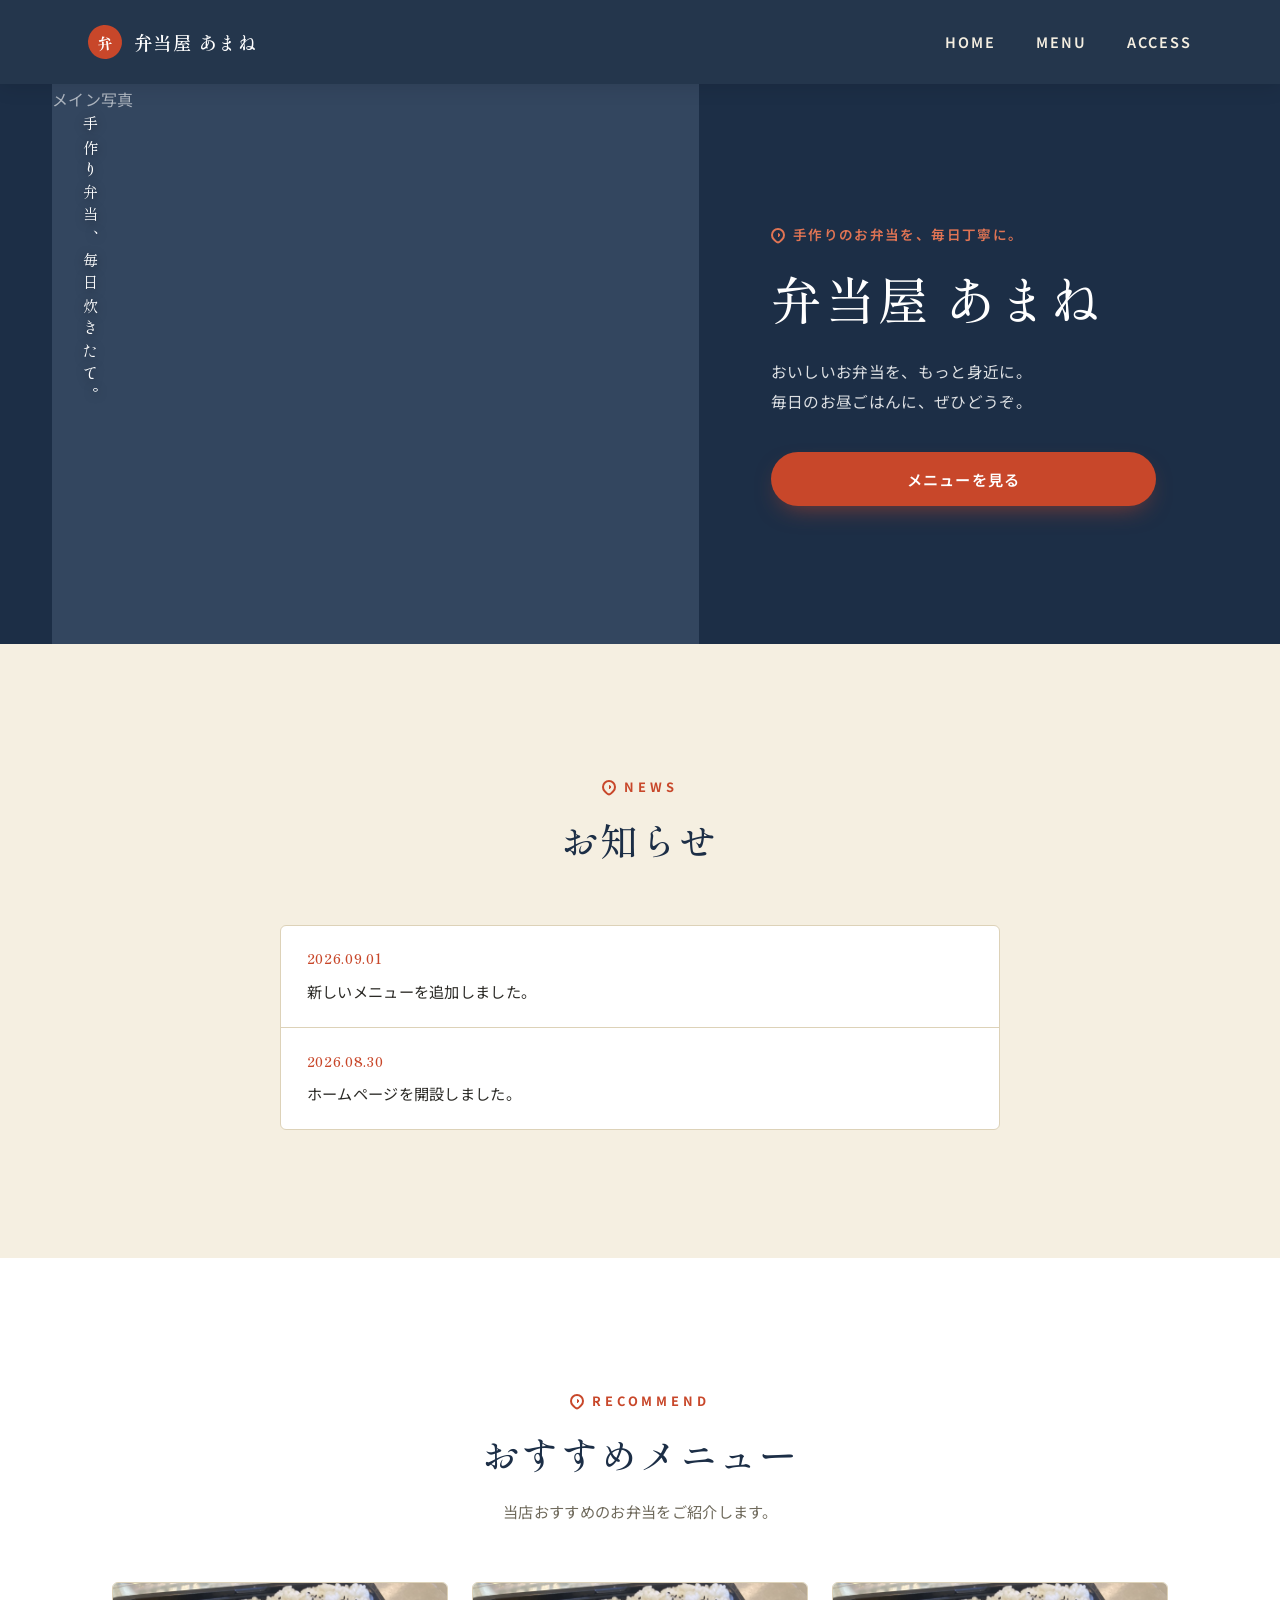
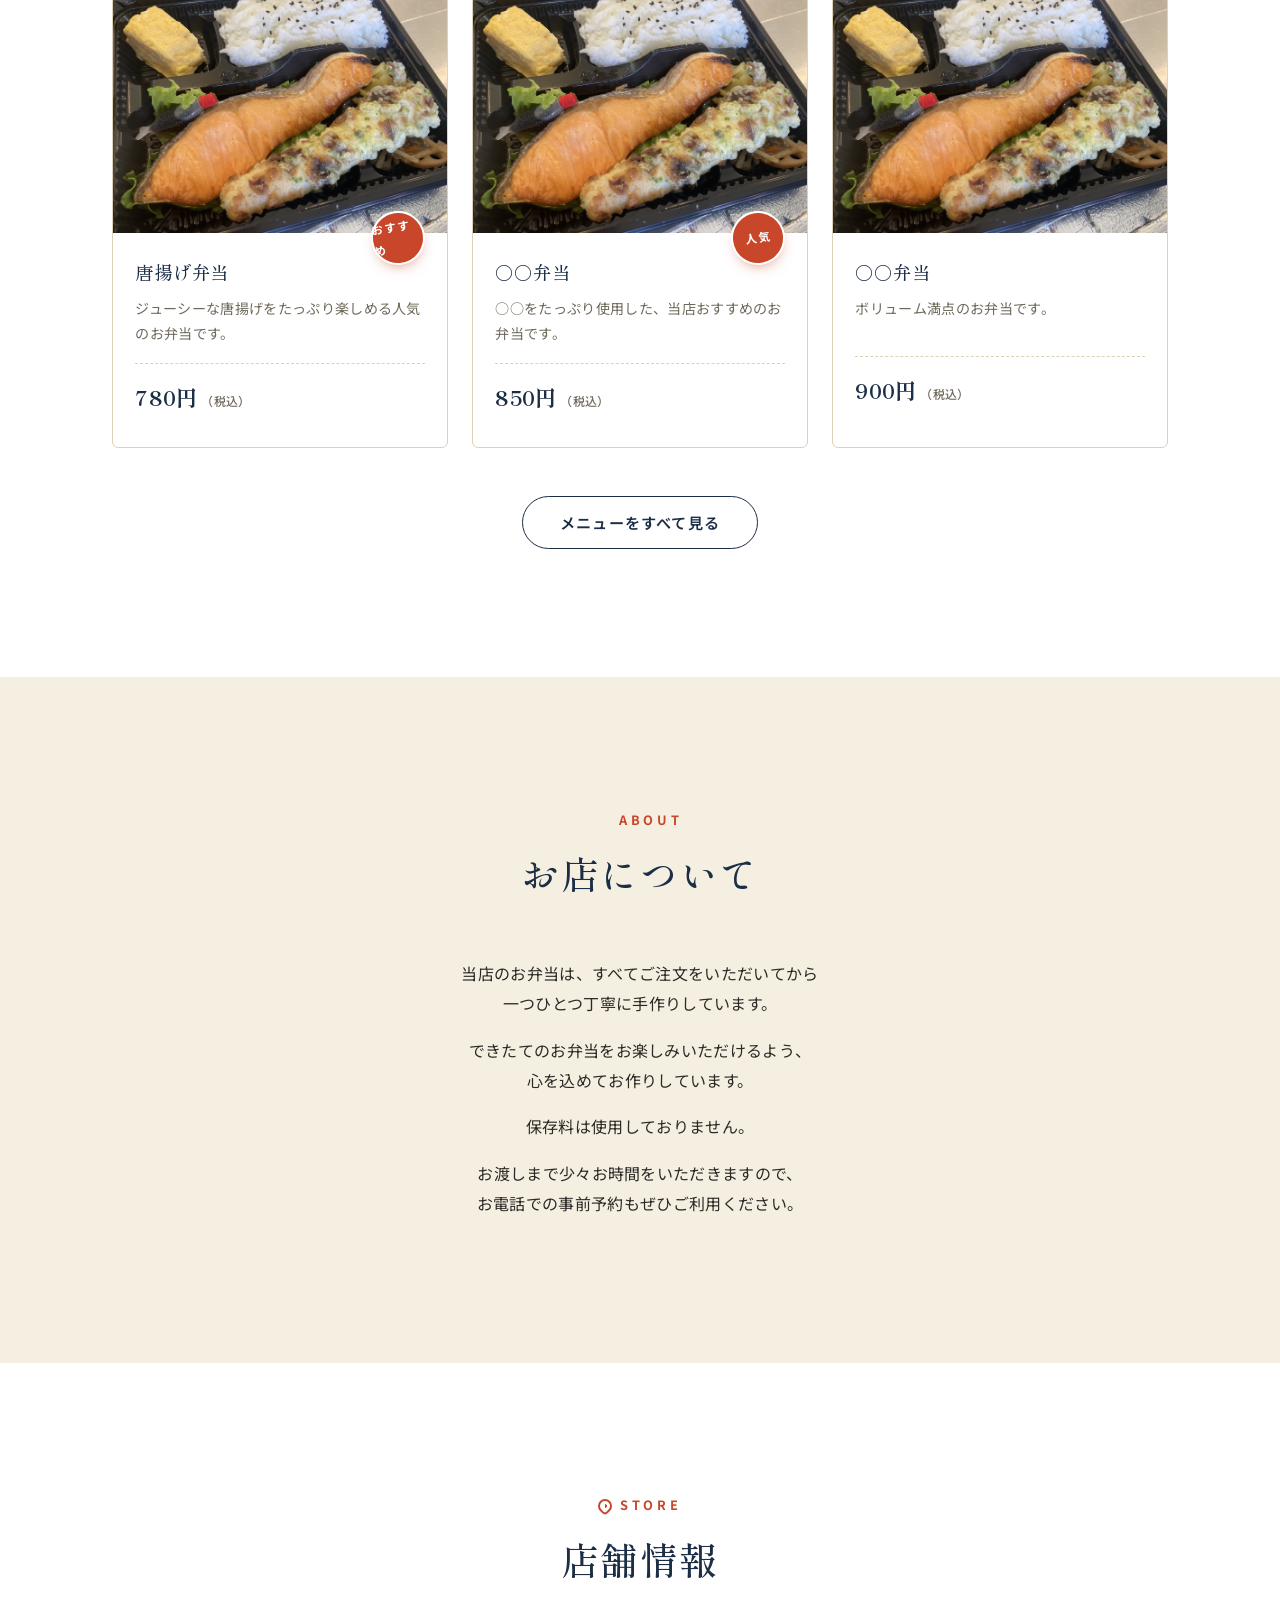
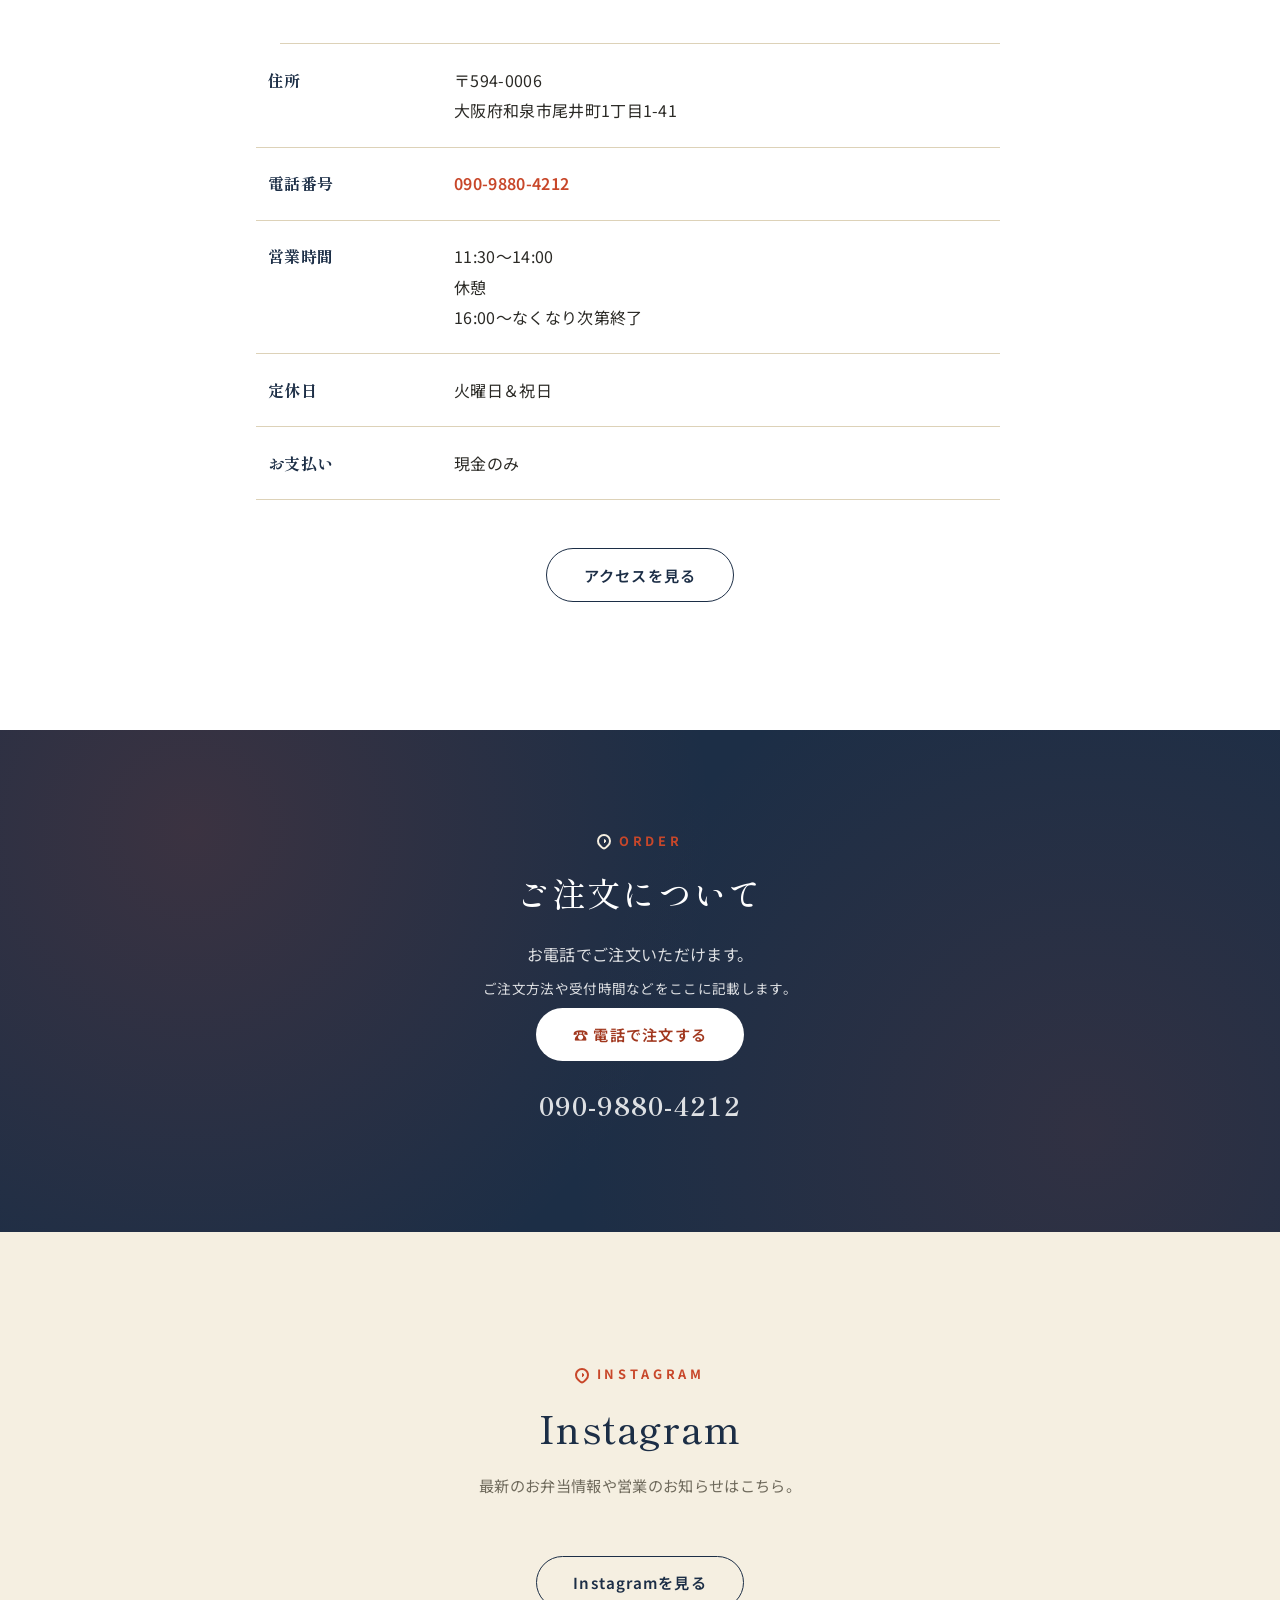
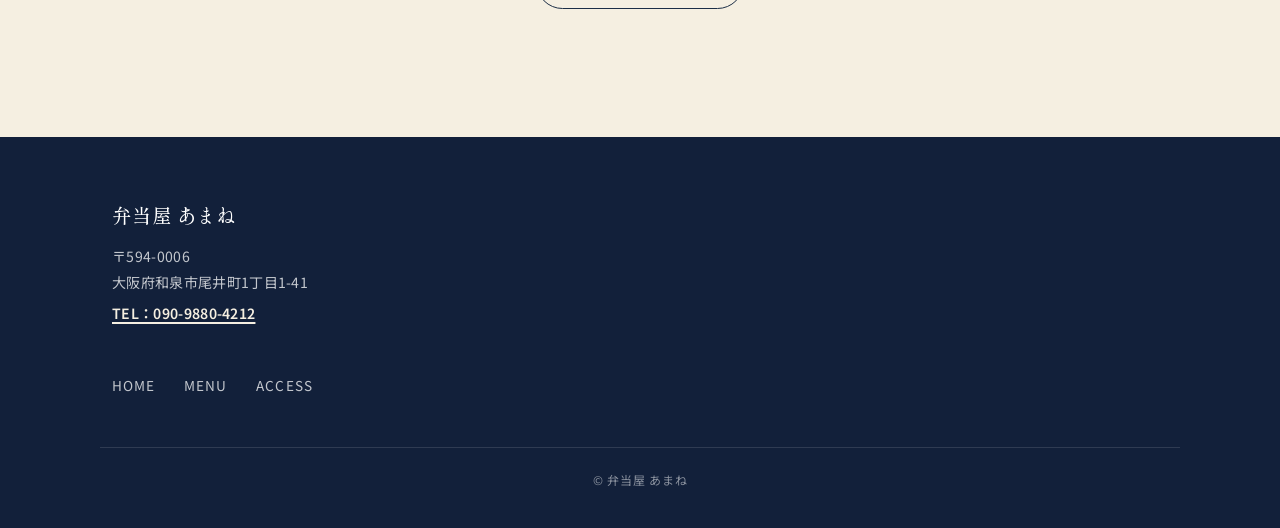
==== index.html @ 371b0901 "add access等の追加" ====
<!DOCTYPE html>
<html lang="ja">
<head>
    <meta charset="UTF-8">
    <meta name="viewport" content="width=device-width, initial-scale=1.0">

    <title>弁当屋 あまね</title>
    <meta name="description" content="弁当屋 あまねの公式ホームページです。手作りのお弁当を販売しています。">

    <!-- Google Fonts -->
    <link rel="preconnect" href="https://fonts.googleapis.com">
    <link rel="preconnect" href="https://fonts.gstatic.com" crossorigin>
    <link href="https://fonts.googleapis.com/css2?family=Shippori+Mincho:wght@500;600;700;800&family=Noto+Sans+JP:wght@400;500;600;700&display=swap" rel="stylesheet">

    <!-- Bootstrap 5 -->
    <link href="https://cdn.jsdelivr.net/npm/bootstrap@5.3.3/dist/css/bootstrap.min.css" rel="stylesheet">

    <!-- Custom CSS -->
    <link rel="stylesheet" href="css/style.css">
</head>

<body>

    <!-- =========================
         HEADER
    ========================== -->
    <header class="header">
        <div class="header-inner container-fluid">

            <a href="index.html" class="logo-area">
                <!-- ロゴ画像を入れる場合はここ -->
                <!-- <img src="images/logo.png" alt="弁当屋 あまね"> -->
                <span class="shop-mark">弁</span>
                <span class="shop-name">弁当屋 あまね</span>
            </a>

            <!-- PC用ナビゲーション -->
            <nav class="pc-nav">
                <a href="index.html">HOME</a>
                <a href="menu.html">MENU</a>
                <a href="access.html">ACCESS</a>
            </nav>

            <!-- ハンバーガーボタン（Bootstrap Collapse を使用） -->
            <button class="hamburger"
                    id="hamburger"
                    type="button"
                    data-bs-toggle="collapse"
                    data-bs-target="#mobileNav"
                    aria-controls="mobileNav"
                    aria-label="メニューを開く"
                    aria-expanded="false">
                <span></span>
                <span></span>
                <span></span>
            </button>

        </div>

        <!-- スマホ用メニュー（Bootstrap Collapse） -->
        <nav class="mobile-nav collapse" id="mobileNav">
            <a href="index.html">HOME</a>
            <a href="menu.html">MENU</a>
            <a href="access.html">ACCESS</a>
        </nav>
    </header>


    <main>

        <!-- =========================
             MAIN VISUAL
        ========================== -->
        <section class="hero">
            <div class="container-fluid hero-grid">

                <div class="hero-image">
                    <!-- あとでメイン写真を追加 -->
                    <!--
                    <img src="images/main.jpg" alt="弁当屋 あまねのお弁当">
                    -->
                    <div class="image-placeholder">
                        <span>メイン写真</span>
                    </div>

                    <!-- 縦書きの装飾テキスト -->
                    <p class="hero-vertical-text" aria-hidden="true">手作り弁当、毎日炊きたて。</p>
                </div>

                <div class="hero-content">

                    <p class="hero-subtitle">
                        <span class="knot-mark" aria-hidden="true"></span>
                        手作りのお弁当を、毎日丁寧に。
                    </p>

                    <h1>弁当屋 あまね</h1>

                    <p class="hero-text">
                        おいしいお弁当を、もっと身近に。<br>
                        毎日のお昼ごはんに、ぜひどうぞ。
                    </p>

                    <a href="menu.html" class="btn btn-primary">
                        メニューを見る
                    </a>

                </div>

            </div>
        </section>


        <!-- =========================
             NEWS
        ========================== -->
        <section class="section news-section">
            <div class="container">

                <div class="section-heading">
                    <span class="section-heading-en"><span class="knot-mark" aria-hidden="true"></span>NEWS</span>
                    <h2>お知らせ</h2>
                </div>

                <div class="news-list">

                    <!-- お知らせを追加するときはここを複製 -->
                    <article class="news-item">
                        <time datetime="2026-09-01">2026.09.01</time>
                        <p>新しいメニューを追加しました。</p>
                    </article>

                    <article class="news-item">
                        <time datetime="2026-08-30">2026.08.30</time>
                        <p>ホームページを開設しました。</p>
                    </article>

                </div>

            </div>
        </section>


        <!-- =========================
             RECOMMEND MENU
        ========================== -->
        <section class="section recommend-section">
            <div class="container">

                <div class="section-heading">
                    <span class="section-heading-en"><span class="knot-mark" aria-hidden="true"></span>RECOMMEND</span>
                    <h2>おすすめメニュー</h2>
                    <p>当店おすすめのお弁当をご紹介します。</p>
                </div>


                <div class="row product-grid g-4">

                    <!-- 商品カード 01 -->
                    <div class="col-12 col-md-6 col-lg-4">
                        <article class="product-card"
                                 data-image="images/menu/bento02.jpeg"
                                 data-name="唐揚げ弁当"
                                 data-price="780円（税込）"
                                 data-description="ジューシーな唐揚げをたっぷり楽しめる人気のお弁当です。">

                            <button class="product-image-button"
                                    type="button"
                                    data-bs-toggle="modal"
                                    data-bs-target="#imageModal">
                                <div class="product-image">
                                    <img src="images/menu/bento02.jpeg" alt="唐揚げ弁当">
                                </div>
                            </button>

                            <div class="product-info">
                                <span class="product-badge">おすすめ</span>
                                <h3>唐揚げ弁当</h3>
                                <p class="product-description">
                                    ジューシーな唐揚げをたっぷり楽しめる人気のお弁当です。
                                </p>
                                <p class="product-price">
                                    780円<span>（税込）</span>
                                </p>
                            </div>

                        </article>
                    </div>


                    <!-- 商品カード 02 -->
                    <div class="col-12 col-md-6 col-lg-4">
                        <article class="product-card"
                                 data-image="images/menu/bento02.jpeg"
                                 data-name="○○弁当"
                                 data-price="850円（税込）"
                                 data-description="○○をたっぷり使用した、当店おすすめのお弁当です。">

                            <button class="product-image-button"
                                    type="button"
                                    data-bs-toggle="modal"
                                    data-bs-target="#imageModal">
                                <div class="product-image">
                                    <img src="images/menu/bento02.jpeg" alt="○○弁当">
                                </div>
                            </button>

                            <div class="product-info">
                                <span class="product-badge">人気</span>
                                <h3>○○弁当</h3>
                                <p class="product-description">
                                    ○○をたっぷり使用した、当店おすすめのお弁当です。
                                </p>
                                <p class="product-price">
                                    850円<span>（税込）</span>
                                </p>
                            </div>

                        </article>
                    </div>


                    <!-- 商品カード 03 -->
                    <div class="col-12 col-md-6 col-lg-4">
                        <article class="product-card"
                                 data-image="images/menu/bento02.jpeg"
                                 data-name="○○弁当"
                                 data-price="900円（税込）"
                                 data-description="ボリューム満点のお弁当です。">

                            <button class="product-image-button"
                                    type="button"
                                    data-bs-toggle="modal"
                                    data-bs-target="#imageModal">
                                <div class="product-image">
                                    <img src="images/menu/bento02.jpeg" alt="○○弁当">
                                </div>
                            </button>

                            <div class="product-info">
                                <h3>○○弁当</h3>
                                <p class="product-description">
                                    ボリューム満点のお弁当です。
                                </p>
                                <p class="product-price">
                                    900円<span>（税込）</span>
                                </p>
                            </div>

                        </article>
                    </div>

                </div>


                <div class="section-button">
                    <a href="menu.html" class="btn btn-secondary">
                        メニューをすべて見る
                    </a>
                </div>

            </div>
        </section>


        <!-- =========================
             ABOUT
        ========================== -->
        <section class="section about-section">
            <div class="container">
                <div class="about-content">

                    <div class="section-heading">
                        <span class="section-heading-en"><span class="knot-mark knot-mark-light" aria-hidden="true"></span>ABOUT</span>
                        <h2>お店について</h2>
                    </div>

                    <div class="about-text text-center">
                        <p>
                            当店のお弁当は、すべてご注文をいただいてから<br>
                            一つひとつ丁寧に手作りしています。
                        </p>

                        <p>
                            できたてのお弁当をお楽しみいただけるよう、<br>
                            心を込めてお作りしています。
                        </p>

                        <p>
                            保存料は使用しておりません。
                        </p>

                        <p>
                            お渡しまで少々お時間をいただきますので、<br>
                            お電話での事前予約もぜひご利用ください。
                        </p>
                    </div>
                </div>
            </div>
        </section>


        <!-- =========================
             STORE INFORMATION
        ========================== -->
        <section class="section store-section">
            <div class="container">

                <div class="section-heading">
                    <span class="section-heading-en"><span class="knot-mark" aria-hidden="true"></span>STORE</span>
                    <h2>店舗情報</h2>
                </div>


                <div class="store-info">
                    <dl class="row">

                        <div class="store-info-row row">
                            <dt class="col-4 col-md-3">住所</dt>
                            <dd class="col-8 col-md-9">
                                〒594-0006<br>
                                大阪府和泉市尾井町1丁目1-41
                            </dd>
                        </div>

                        <div class="store-info-row row">
                            <dt class="col-4 col-md-3">電話番号</dt>
                            <dd class="col-8 col-md-9">
                                <a href="tel:09098804212">090-9880-4212</a>
                            </dd>
                        </div>

                        <div class="store-info-row row">
                            <dt class="col-4 col-md-3">営業時間</dt>
                            <dd class="col-8 col-md-9">11:30～14:00<br>休憩<br>16:00～なくなり次第終了</dd>
                        </div>

                        <div class="store-info-row row">
                            <dt class="col-4 col-md-3">定休日</dt>
                            <dd class="col-8 col-md-9">火曜日＆祝日</dd>
                        </div>

                        <div class="store-info-row row">
                            <dt class="col-4 col-md-3">お支払い</dt>
                            <dd class="col-8 col-md-9">現金のみ</dd>
                        </div>

                    </dl>
                </div>


                <div class="section-button">
                    <a href="access.html" class="btn btn-secondary">
                        アクセスを見る
                    </a>
                </div>

            </div>
        </section>


        <!-- =========================
             ORDER
        ========================== -->
        <section class="order-section">
            <div class="order-inner container">

                <span class="section-heading-en"><span class="knot-mark knot-mark-light" aria-hidden="true"></span>ORDER</span>

                <h2>ご注文について</h2>

                <p>お電話でご注文いただけます。</p>

                <p class="order-note">
                    ご注文方法や受付時間などをここに記載します。
                </p>

                <a href="tel:09098804212" class="btn btn-white">
                    ☎ 電話で注文する
                </a>

                <p class="order-tel">090-9880-4212</p>

            </div>
        </section>


        <!-- =========================
             INSTAGRAM
        ========================== -->
        <section class="section instagram-section">
            <div class="container">

                <div class="section-heading">
                    <span class="section-heading-en"><span class="knot-mark" aria-hidden="true"></span>INSTAGRAM</span>
                    <h2>Instagram</h2>
                    <p>最新のお弁当情報や営業のお知らせはこちら。</p>
                </div>

                <!-- URLはあとで変更 -->
                <a href="#"
                   class="btn btn-secondary"
                   target="_blank"
                   rel="noopener noreferrer">
                    Instagramを見る
                </a>

            </div>
        </section>


    </main>


    <!-- =========================
         FOOTER
    ========================== -->
    <footer class="footer">

        <div class="footer-inner container">

            <div class="footer-shop">
                <!-- ロゴを追加する場合 -->
                <!--
                <img src="images/logo.png" alt="弁当屋 あまね">
                -->
                <h2>弁当屋 あまね</h2>

                <p>
                    〒594-0006<br>
                    大阪府和泉市尾井町1丁目1-41
                </p>

                <p><a href="tel:09098804212">TEL：090-9880-4212</a></p>
            </div>


            <nav class="footer-nav">
                <a href="index.html">HOME</a>
                <a href="menu.html">MENU</a>
                <a href="access.html">ACCESS</a>
            </nav>

        </div>


        <div class="copyright">
            <p>&copy; 弁当屋 あまね</p>
        </div>

    </footer>


    <!-- =========================
         IMAGE MODAL（Bootstrap Modal）
    ========================== -->
    <div class="modal fade" id="imageModal" tabindex="-1" aria-labelledby="modalName" aria-hidden="true">
        <div class="modal-dialog modal-dialog-centered">
            <div class="modal-content">

                <button type="button" class="modal-close" data-bs-dismiss="modal" aria-label="閉じる">×</button>

                <img id="modalImage" src="" alt="">

                <div class="modal-info">
                    <h2 id="modalName"></h2>
                    <p class="modal-price" id="modalPrice"></p>
                    <p class="modal-description" id="modalDescription"></p>
                </div>

            </div>
        </div>
    </div>


    <!-- Bootstrap Bundle (Popper込み) -->
    <script src="https://cdn.jsdelivr.net/npm/bootstrap@5.3.3/dist/js/bootstrap.bundle.min.js"></script>

    <!-- JavaScript -->
    <script src="js/main.js"></script>

</body>
</html>
---- css/style.css ----
/* ==========================================================================
   お弁当屋 ○○ | style.css
   Bootstrap 5 をベースに、和のテイストを重ねたカスタムスタイル
   ========================================================================== */


/* =========================
   全体設定
========================== */

:root {

    /* ---- カラー ---- */
    /* ネイビー（藍色） */
    --color-navy: #1c2e46;
    --color-navy-dark: #12203a;
    --color-navy-light: #33465f;

    /* 白 */
    --color-white: #ffffff;

    /* 生成り */
    --color-cream: #f5efe1;
    --color-cream-dark: #ece2ca;

    /* アクセントカラー（柿色） */
    --color-accent: #c8472a;
    --color-accent-dark: #a1381f;
    --color-accent-light: #e07454;

    /* 文字色 */
    --color-text: #2b2a26;
    --color-text-light: #6f6a5c;
    --color-border: #ddd2b8;

    /* フォント */
    --font-display: "Shippori Mincho", "游明朝", "Yu Mincho", serif;
    --font-body: "Noto Sans JP", "Hiragino Sans", sans-serif;

    /* レイアウト */
    --header-height: 76px;
    --radius-soft: 6px;
}

* {
    box-sizing: border-box;
}

html {
    scroll-behavior: smooth;
    scroll-padding-top: var(--header-height);
}

body {
    font-family: var(--font-body);
    background-color: var(--color-cream);
    color: var(--color-text);
    line-height: 1.9;
    letter-spacing: 0.02em;
    -webkit-font-smoothing: antialiased;
    padding-top: var(--header-height);
}

h1, h2, h3 {
    font-family: var(--font-display);
    color: var(--color-navy);
    letter-spacing: 0.04em;
    line-height: 1.5;
    margin: 0;
}

a {
    text-decoration: none;
    color: inherit;
}

img {
    max-width: 100%;
    display: block;
}

.container {
    max-width: 1080px;
}


/* =========================
   ボタン
========================== */

.btn {
    display: inline-flex;
    align-items: center;
    justify-content: center;
    gap: 0.5em;
    padding: 0.95em 2.4em;
    border-radius: 999px;
    font-family: var(--font-body);
    font-weight: 600;
    font-size: 0.95rem;
    letter-spacing: 0.08em;
    border: 1px solid transparent;
    transition: transform 0.25s ease, box-shadow 0.25s ease, background-color 0.25s ease, color 0.25s ease;
}

.btn:hover {
    transform: translateY(-2px);
}

.btn-primary {
    background-color: var(--color-accent);
    color: var(--color-white);
    box-shadow: 0 10px 24px -10px rgba(200, 71, 42, 0.65);
}

.btn-primary:hover,
.btn-primary:focus {
    background-color: var(--color-accent-dark);
    color: var(--color-white);
}

.btn-secondary {
    background-color: transparent;
    color: var(--color-navy);
    border-color: var(--color-navy);
}

.btn-secondary:hover,
.btn-secondary:focus {
    background-color: var(--color-navy);
    color: var(--color-white);
}

.btn-white {
    background-color: var(--color-white);
    color: var(--color-accent-dark);
}

.btn-white:hover,
.btn-white:focus {
    background-color: var(--color-cream);
    color: var(--color-accent-dark);
}

.section-button {
    text-align: center;
    margin-top: 3rem;
}


/* =========================
   共通パーツ：見出し・結び目マーク
========================== */

.section {
    padding: 6rem 0;
}

.section-heading {
    text-align: center;
    margin-bottom: 3.5rem;
}

.section-heading-en {
    display: inline-flex;
    align-items: center;
    gap: 0.6em;
    font-family: var(--font-body);
    font-size: 0.8rem;
    font-weight: 700;
    letter-spacing: 0.3em;
    color: var(--color-accent);
}

.section-heading h2 {
    margin-top: 0.6rem;
    font-size: clamp(1.7rem, 1.4rem + 1.2vw, 2.4rem);
}

.section-heading > p {
    margin: 0.9rem 0 0;
    color: var(--color-text-light);
    font-size: 0.95rem;
}

/* 「結び目」モチーフ：風呂敷の結びをイメージした小さなアイコン */
.knot-mark {
    position: relative;
    width: 14px;
    height: 14px;
    flex-shrink: 0;
    border: 2px solid currentColor;
    border-radius: 50% 50% 50% 4px;
    transform: rotate(-45deg);
}

.knot-mark::after {
    content: "";
    position: absolute;
    inset: 3px;
    border: 2px solid currentColor;
    border-radius: 50%;
    border-top-color: transparent;
    border-left-color: transparent;
}

.knot-mark-light {
    color: var(--color-cream);
}


/* =========================
   ヘッダー
========================== */

.header {
    position: fixed;
    top: 0;
    left: 0;
    right: 0;
    z-index: 1030;
    height: var(--header-height);
    background-color: rgba(28, 46, 70, 0.96);
    backdrop-filter: blur(6px);
    box-shadow: 0 2px 20px rgba(0, 0, 0, 0.12);
}

.header-inner {
    height: var(--header-height);
    max-width: 1200px;
    margin: 0 auto;
    display: flex;
    align-items: center;
    justify-content: space-between;
    padding-left: 1.5rem;
    padding-right: 1.5rem;
}

.logo-area {
    display: flex;
    align-items: center;
    gap: 0.75rem;
    color: var(--color-white);
}

.shop-mark {
    display: inline-flex;
    align-items: center;
    justify-content: center;
    width: 34px;
    height: 34px;
    border-radius: 50%;
    background-color: var(--color-accent);
    color: var(--color-white);
    font-family: var(--font-display);
    font-weight: 700;
    font-size: 0.95rem;
    transform: rotate(-6deg);
}

.shop-name {
    font-family: var(--font-display);
    font-size: 1.15rem;
    font-weight: 600;
    letter-spacing: 0.08em;
}


/* =========================
   ナビゲーション（PC）
========================== */

.pc-nav {
    display: none;
    align-items: center;
    gap: 2.5rem;
}

.pc-nav a {
    position: relative;
    color: var(--color-cream);
    font-size: 0.9rem;
    font-weight: 600;
    letter-spacing: 0.14em;
    padding: 0.4rem 0;
}

.pc-nav a::after {
    content: "";
    position: absolute;
    left: 0;
    right: 0;
    bottom: 0;
    height: 2px;
    background-color: var(--color-accent);
    transform: scaleX(0);
    transform-origin: right;
    transition: transform 0.3s ease;
}

.pc-nav a:hover::after {
    transform: scaleX(1);
    transform-origin: left;
}


/* =========================
   ハンバーガーメニュー
========================== */

.hamburger {
    position: relative;
    width: 32px;
    height: 24px;
    border: none;
    background: transparent;
    padding: 0;
    cursor: pointer;
}

.hamburger span {
    position: absolute;
    left: 0;
    width: 100%;
    height: 2px;
    background-color: var(--color-white);
    border-radius: 2px;
    transition: transform 0.3s ease, opacity 0.3s ease, top 0.3s ease;
}

.hamburger span:nth-child(1) { top: 0; }
.hamburger span:nth-child(2) { top: 11px; }
.hamburger span:nth-child(3) { top: 22px; }

.hamburger[aria-expanded="true"] span:nth-child(1) {
    top: 11px;
    transform: rotate(45deg);
}

.hamburger[aria-expanded="true"] span:nth-child(2) {
    opacity: 0;
}

.hamburger[aria-expanded="true"] span:nth-child(3) {
    top: 11px;
    transform: rotate(-45deg);
}

.mobile-nav {
    background-color: var(--color-navy-dark);
    padding: 0.5rem 1.5rem 1.5rem;
    display: flex;
    flex-direction: column;
}

.mobile-nav a {
    color: var(--color-cream);
    padding: 0.9rem 0;
    border-bottom: 1px solid rgba(255, 255, 255, 0.1);
    font-size: 0.95rem;
    letter-spacing: 0.1em;
}

.mobile-nav a:last-child {
    border-bottom: none;
}


/* =========================
   メインビジュアル
========================== */

.hero {
    background-color: var(--color-navy);
    overflow: hidden;
}

.hero-grid {
    max-width: 1200px;
    margin: 0 auto;
    display: grid;
    grid-template-columns: 1fr;
}

.hero-image {
    position: relative;
    aspect-ratio: 4 / 3;
}

.hero-image .image-placeholder {
    height: 100%;
    background-color: var(--color-navy-light);
    color: rgba(255, 255, 255, 0.6);
}

/* 縦書きの装飾テキスト（メインビジュアルのアクセント） */
.hero-vertical-text {
    display: none;
    position: absolute;
    top: 2rem;
    left: 1.5rem;
    writing-mode: vertical-rl;
    font-family: var(--font-display);
    font-size: 0.95rem;
    letter-spacing: 0.5em;
    color: var(--color-white);
    text-shadow: 0 2px 10px rgba(0, 0, 0, 0.5);
    margin: 0;
}

.hero-content {
    padding: 3.5rem 1.5rem 4rem;
    color: var(--color-white);
}

.hero-subtitle {
    display: inline-flex;
    align-items: center;
    gap: 0.6em;
    color: var(--color-accent-light);
    font-size: 0.85rem;
    font-weight: 600;
    letter-spacing: 0.1em;
    margin-bottom: 0.75rem;
}

.hero-content h1 {
    color: var(--color-white);
    font-size: clamp(2.1rem, 1.7rem + 2vw, 3.2rem);
    margin-bottom: 1.3rem;
}

.hero-text {
    color: rgba(255, 255, 255, 0.85);
    margin-bottom: 2.2rem;
    font-size: 0.98rem;
}


/* =========================
   お知らせ
========================== */

.news-section {
    padding-top: 5rem;
    padding-bottom: 5rem;
}

.news-list {
    max-width: 720px;
    margin: 0 auto;
    background-color: var(--color-white);
    border: 1px solid var(--color-border);
    border-radius: var(--radius-soft);
    overflow: hidden;
}

.news-item {
    display: flex;
    flex-direction: column;
    gap: 0.3rem;
    padding: 1.3rem 1.6rem;
    border-bottom: 1px solid var(--color-border);
}

.news-item:last-child {
    border-bottom: none;
}

.news-item time {
    font-family: var(--font-display);
    font-size: 0.85rem;
    color: var(--color-accent);
    font-weight: 600;
    letter-spacing: 0.05em;
}

.news-item p {
    margin: 0;
    color: var(--color-text);
    font-size: 0.95rem;
}


/* =========================
   商品カード
========================== */

.recommend-section {
    background-color: var(--color-white);
}

.product-card {
    height: 100%;
    background-color: var(--color-white);
    border: 1px solid var(--color-border);
    border-radius: var(--radius-soft);
    overflow: hidden;
    transition: transform 0.3s ease, box-shadow 0.3s ease;
}

.product-card:hover {
    transform: translateY(-6px);
    box-shadow: 0 20px 30px -18px rgba(28, 46, 70, 0.35);
}

.product-image-button {
    display: block;
    width: 100%;
    padding: 0;
    border: none;
    background: transparent;
    cursor: pointer;
}

.product-image {
    aspect-ratio: 4 / 3;
}

.product-image .image-placeholder {
    height: 100%;
    background-color: var(--color-cream-dark);
    color: var(--color-text-light);
}

.product-info {
    position: relative;
    padding: 1.6rem 1.4rem 1.8rem;
}

/* 「はんこ」風のおすすめタグ */
.product-badge {
    position: absolute;
    top: -22px;
    right: 1.4rem;
    display: inline-flex;
    align-items: center;
    justify-content: center;
    width: 54px;
    height: 54px;
    border-radius: 50%;
    background-color: var(--color-accent);
    color: var(--color-white);
    font-size: 0.72rem;
    font-weight: 700;
    letter-spacing: 0.1em;
    border: 2px solid var(--color-white);
    box-shadow: 0 6px 14px -6px rgba(200, 71, 42, 0.6);
    transform: rotate(-8deg);
}

.product-info h3 {
    font-size: 1.15rem;
    margin-bottom: 0.6rem;
}

.product-description {
    color: var(--color-text-light);
    font-size: 0.88rem;
    line-height: 1.75;
    margin-bottom: 1.1rem;
    min-height: 3em;
}

.product-price {
    margin: 0;
    padding-top: 0.9rem;
    border-top: 1px dashed var(--color-border);
    font-family: var(--font-display);
    font-size: 1.3rem;
    font-weight: 700;
    color: var(--color-navy);
}

.product-price span {
    font-family: var(--font-body);
    font-size: 0.75rem;
    font-weight: 500;
    color: var(--color-text-light);
    margin-left: 0.3em;
}


/* =========================
   ページタイトル
   （menu.html / access.html など下層ページの見出し用）
========================== */

.page-title {
    background-color: var(--color-navy);
    background-image:
        radial-gradient(circle at 12% 25%, rgba(200, 71, 42, 0.16), transparent 45%),
        radial-gradient(circle at 88% 75%, rgba(200, 71, 42, 0.12), transparent 45%);
    color: var(--color-white);
    text-align: center;
    padding: 4.5rem 1.5rem 3.5rem;
}

.page-title .section-heading-en {
    justify-content: center;
    color: var(--color-accent-light);
}

.page-title h1 {
    color: var(--color-white);
    margin-top: 0.6rem;
    font-size: clamp(1.9rem, 1.5rem + 1.6vw, 2.6rem);
}

.page-title p {
    margin: 1rem 0 0;
    color: rgba(255, 255, 255, 0.75);
    font-size: 0.92rem;
}


/* =========================
   メニュータブ
   （menu.html でカテゴリーへのスクロール誘導に使用）
========================== */

.menu-tabs-wrap {
    position: sticky;
    top: var(--header-height);
    z-index: 10;
    background-color: rgba(245, 239, 225, 0.94);
    backdrop-filter: blur(6px);
    border-bottom: 1px solid var(--color-border);
}

.menu-tabs {
    display: flex;
    justify-content: center;
    gap: 0.6rem;
    padding: 1.1rem 1rem;
    max-width: 1080px;
    margin: 0 auto;
    overflow-x: auto;
}

.menu-tab {
    display: inline-flex;
    align-items: center;
    white-space: nowrap;
    padding: 0.6em 1.6em;
    border-radius: 999px;
    border: 1px solid var(--color-border);
    background-color: var(--color-white);
    color: var(--color-text-light);
    font-size: 0.85rem;
    font-weight: 600;
    letter-spacing: 0.05em;
    cursor: pointer;
    transition: background-color 0.25s ease, color 0.25s ease, border-color 0.25s ease;
}

.menu-tab.is-active,
.menu-tab:hover {
    background-color: var(--color-navy);
    border-color: var(--color-navy);
    color: var(--color-white);
}


/* =========================
   カテゴリー別セクション（menu.html）
========================== */

.menu-category-section {
    scroll-margin-top: calc(var(--header-height) + 70px);
    padding: 4.5rem 0;
    border-bottom: 1px solid var(--color-border);
}

.menu-category-section:last-of-type {
    border-bottom: none;
}

.menu-category-heading {
    display: flex;
    align-items: baseline;
    gap: 1rem;
    margin-bottom: 2.5rem;
}

.menu-category-heading h2 {
    font-size: clamp(1.4rem, 1.2rem + 0.8vw, 1.8rem);
}

.menu-category-heading .menu-category-count {
    font-family: var(--font-body);
    font-size: 0.8rem;
    color: var(--color-text-light);
    letter-spacing: 0.05em;
}


/* =========================
   画像モーダル
========================== */

.modal-content {
    border: none;
    border-radius: var(--radius-soft);
    overflow: hidden;
    background-color: var(--color-white);
}

.modal-content img {
    width: 100%;
    aspect-ratio: 4 / 3;
    object-fit: cover;
    background-color: var(--color-cream-dark);
}

.modal-close {
    position: absolute;
    top: 0.9rem;
    right: 0.9rem;
    z-index: 5;
    width: 36px;
    height: 36px;
    border-radius: 50%;
    border: none;
    background-color: rgba(28, 46, 70, 0.75);
    color: var(--color-white);
    font-size: 1.3rem;
    line-height: 1;
    cursor: pointer;
}

.modal-info {
    padding: 1.8rem 1.8rem 2.1rem;
}

.modal-info h2 {
    font-size: 1.3rem;
    margin-bottom: 0.5rem;
}

.modal-price {
    color: var(--color-accent);
    font-weight: 700;
    margin-bottom: 0.9rem;
}

.modal-description {
    color: var(--color-text-light);
    font-size: 0.92rem;
    margin: 0;
}


/* =========================
   店舗情報
========================== */

.store-section {
    background-color: var(--color-white);
}

.store-info {
    max-width: 720px;
    margin: 0 auto;
    border-top: 1px solid var(--color-border);
}

.store-info-row {
    padding: 1.3rem 0;
    border-bottom: 1px solid var(--color-border);
}

.store-info-row dt {
    font-family: var(--font-display);
    font-weight: 700;
    color: var(--color-navy);
}

.store-info-row dd {
    margin: 0;
    color: var(--color-text);
}

.store-info-row a {
    color: var(--color-accent);
    font-weight: 600;
}

.access-section,
.access-detail-section {
    background-color: var(--color-cream);
}

.info-card {
    height: 100%;
    background-color: var(--color-white);
    border: 1px solid var(--color-border);
    border-radius: var(--radius-soft);
    padding: 2rem 1.5rem;
    box-shadow: 0 10px 25px -22px rgba(28, 46, 70, 0.4);
}

.info-card-header {
    margin-bottom: 1.5rem;
}

.info-card-header .section-heading-en {
    justify-content: flex-start;
    margin-bottom: 0.4rem;
}

.info-card-header h2 {
    font-size: clamp(1.5rem, 1.3rem + 0.7vw, 2rem);
}

.map-box {
    overflow: hidden;
    border-radius: var(--radius-soft);
    border: 1px solid var(--color-border);
    background-color: var(--color-cream-dark);
}

.map-box iframe {
    width: 100%;
    min-height: 320px;
    border: 0;
    display: block;
}

.detail-list {
    margin: 0;
    border-top: 1px solid var(--color-border);
}

.detail-row {
    display: grid;
    grid-template-columns: 1fr;
    gap: 0.5rem;
    padding: 1.3rem 0;
    border-bottom: 1px solid var(--color-border);
}

.detail-row dt {
    font-family: var(--font-display);
    font-weight: 700;
    color: var(--color-navy);
}

.detail-row dd {
    margin: 0;
    color: var(--color-text);
}

.simple-list {
    margin: 0;
    padding-left: 1.2rem;
    color: var(--color-text);
    line-height: 2;
}

.simple-list li::marker {
    color: var(--color-accent);
}


/* =========================
   ORDER
========================== */

.order-section {
    background-color: var(--color-navy);
    background-image:
        radial-gradient(circle at 15% 20%, rgba(200, 71, 42, 0.18), transparent 45%),
        radial-gradient(circle at 85% 80%, rgba(200, 71, 42, 0.12), transparent 45%);
    color: var(--color-white);
    text-align: center;
    padding: 6rem 1.5rem;
}

.order-inner {
    max-width: 560px;
}

.order-inner h2 {
    color: var(--color-white);
    margin: 0.7rem 0 1.3rem;
    font-size: clamp(1.6rem, 1.3rem + 1vw, 2.1rem);
}

.order-inner > p {
    color: rgba(255, 255, 255, 0.85);
    margin: 0 0 0.4rem;
}

.order-note {
    font-size: 0.85rem;
    color: rgba(255, 255, 255, 0.6);
    margin-bottom: 2.2rem;
}

.order-inner .btn-white {
    margin-bottom: 1.2rem;
}

.order-tel {
    font-family: var(--font-display);
    font-size: 1.6rem;
    font-weight: 700;
    letter-spacing: 0.05em;
    margin: 0;
}


/* =========================
   Instagram
========================== */

.instagram-section {
    text-align: center;
}


/* =========================
   フッター
========================== */

.footer {
    background-color: var(--color-navy-dark);
    color: rgba(255, 255, 255, 0.75);
    padding: 4rem 0 0;
}

.footer-inner {
    display: flex;
    flex-direction: column;
    gap: 2.5rem;
    padding-bottom: 3rem;
    border-bottom: 1px solid rgba(255, 255, 255, 0.12);
}

.footer-shop h2 {
    color: var(--color-white);
    font-size: 1.2rem;
    margin-bottom: 0.9rem;
}

.footer-shop p {
    margin: 0 0 0.4rem;
    font-size: 0.88rem;
    line-height: 1.8;
}

.footer-nav {
    display: flex;
    gap: 1.8rem;
}

.footer-nav a {
    font-size: 0.85rem;
    letter-spacing: 0.08em;
}

.footer-nav a:hover {
    color: var(--color-accent-light);
}

.copyright {
    text-align: center;
    padding: 1.3rem 0;
    font-size: 0.75rem;
    letter-spacing: 0.06em;
    color: rgba(255, 255, 255, 0.5);
}

.footer-shop a {
    display: inline-block;
    color: var(--color-cream);
    font-weight: 600;
    text-decoration: underline;
    text-underline-offset: 0.2em;
    text-decoration-thickness: 1.5px;
    transition: color 0.2s ease, opacity 0.2s ease;
}

.footer-shop a:hover,
.footer-shop a:focus-visible {
    color: var(--color-white);
    opacity: 1;
}


/* =========================
   スマホ用レスポンシブ
========================== */

@media (min-width: 768px) {

    .section {
        padding: 8rem 0;
    }

    .hero-vertical-text {
        display: block;
    }
}

@media (min-width: 992px) {

    :root {
        --header-height: 84px;
    }

    .header-inner {
        padding-left: 3rem;
        padding-right: 3rem;
    }

    .pc-nav {
        display: flex;
    }

    .hamburger {
        display: none;
    }

    .hero-grid {
        grid-template-columns: 1.1fr 0.9fr;
        align-items: stretch;
    }

    .hero-image {
        aspect-ratio: auto;
        height: 100%;
        min-height: 560px;
    }

    .hero-content {
        display: flex;
        flex-direction: column;
        justify-content: center;
        padding: 3rem 4.5rem;
    }
}

@media (max-width: 991.98px) {

    .mobile-nav {
        position: fixed;
        top: var(--header-height);
        left: 0;
        right: 0;
        max-height: calc(100vh - var(--header-height));
        overflow-y: auto;
        z-index: 1020;
    }
}

@media (max-width: 767.98px) {
    .about-text {
        font-size: clamp(1.02rem, 0.95rem + 0.9vw, 1.12rem);
        line-height: 1.9;
        letter-spacing: 0.02em;
    }

    .about-text p {
        margin-bottom: 1.1rem;
    }
}

/* 電話番号目立つように */
@media (max-width: 767.98px) {
    .footer-shop a {
        font-size: 1rem;
        padding: 0.1rem 0;
    }
}
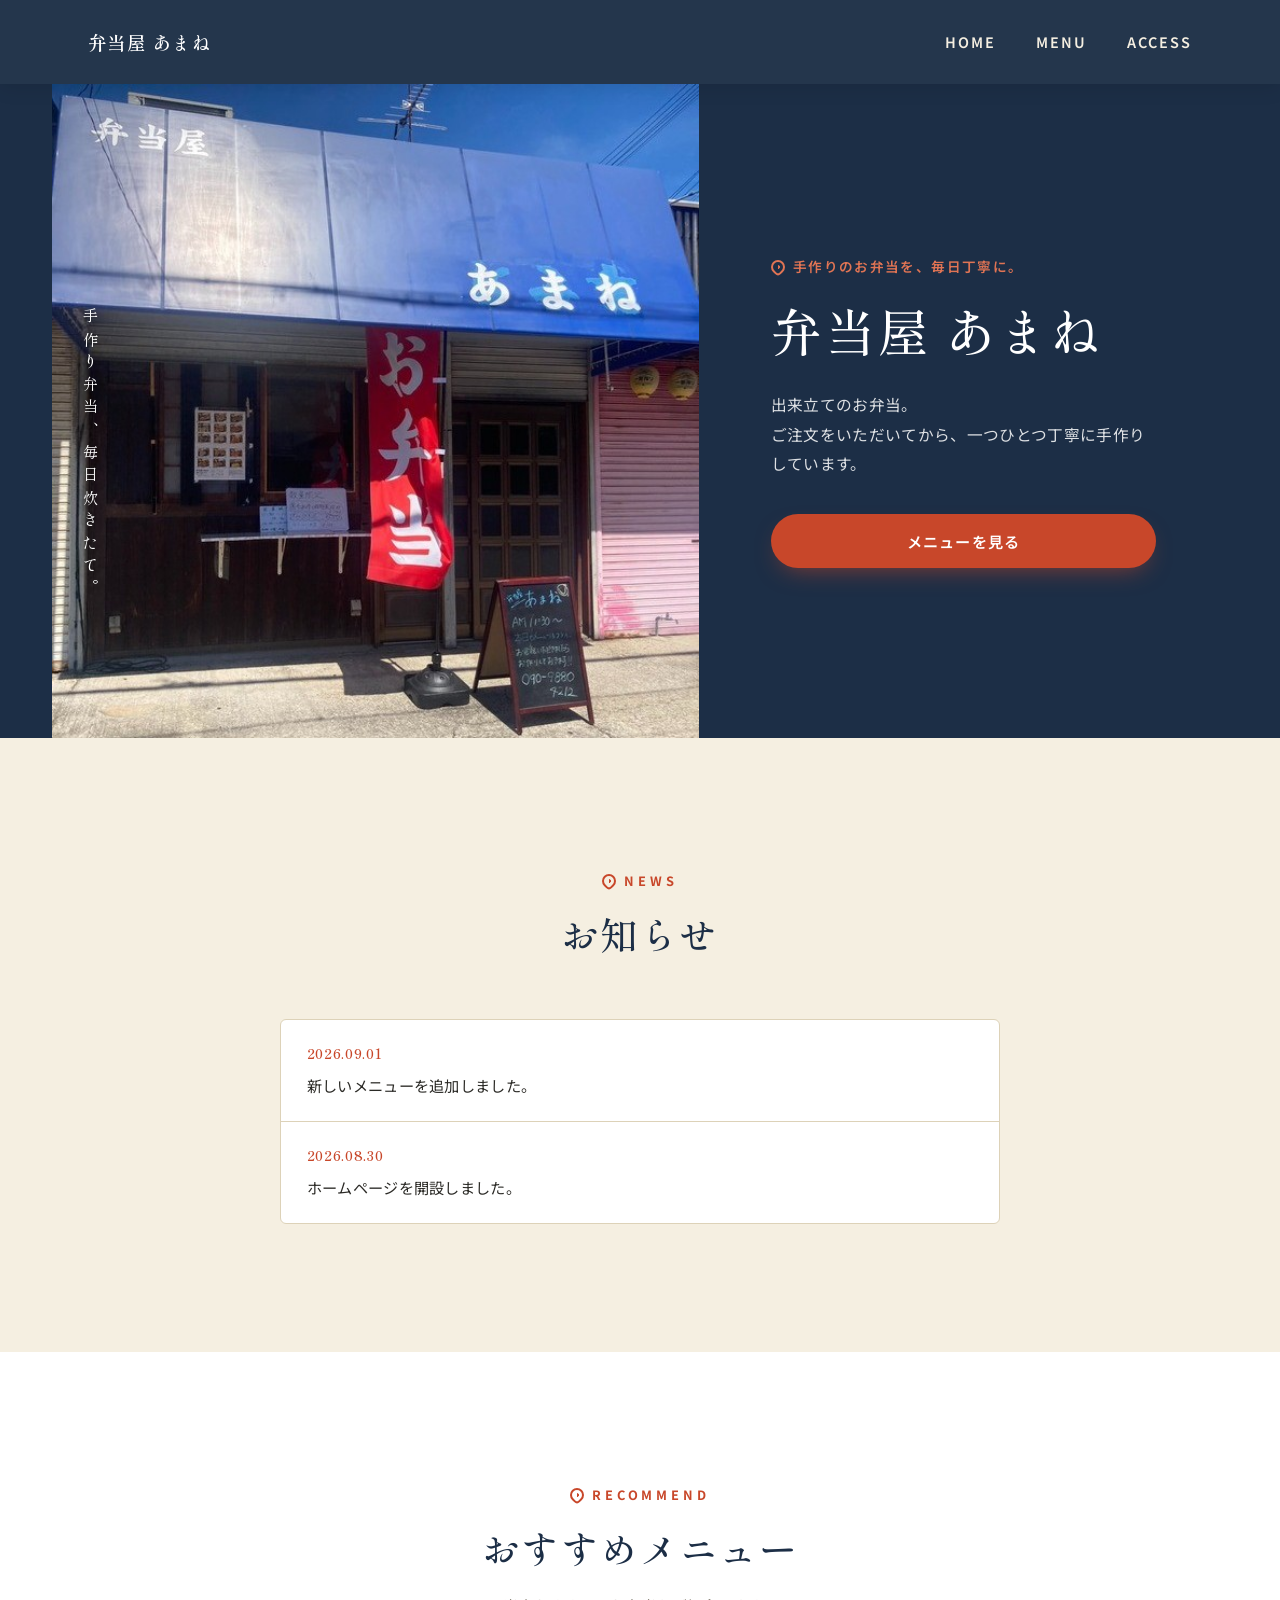
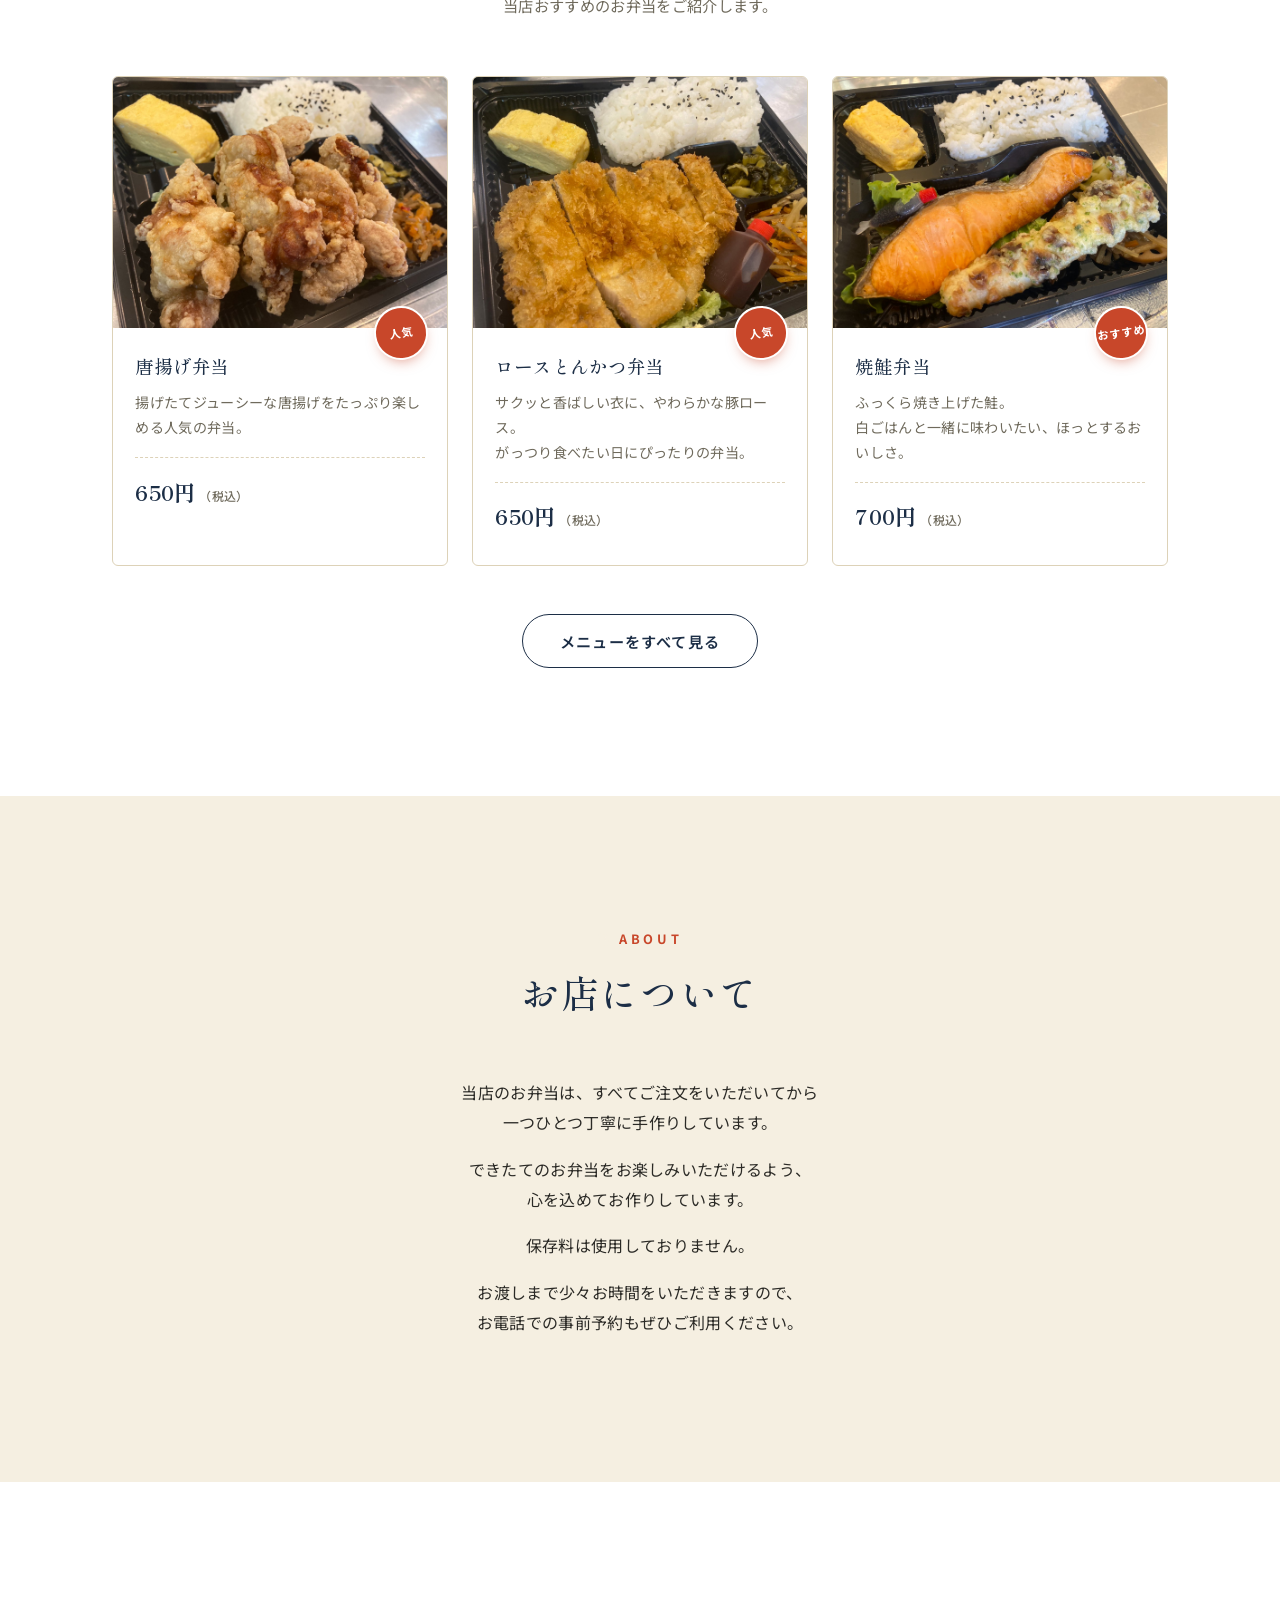
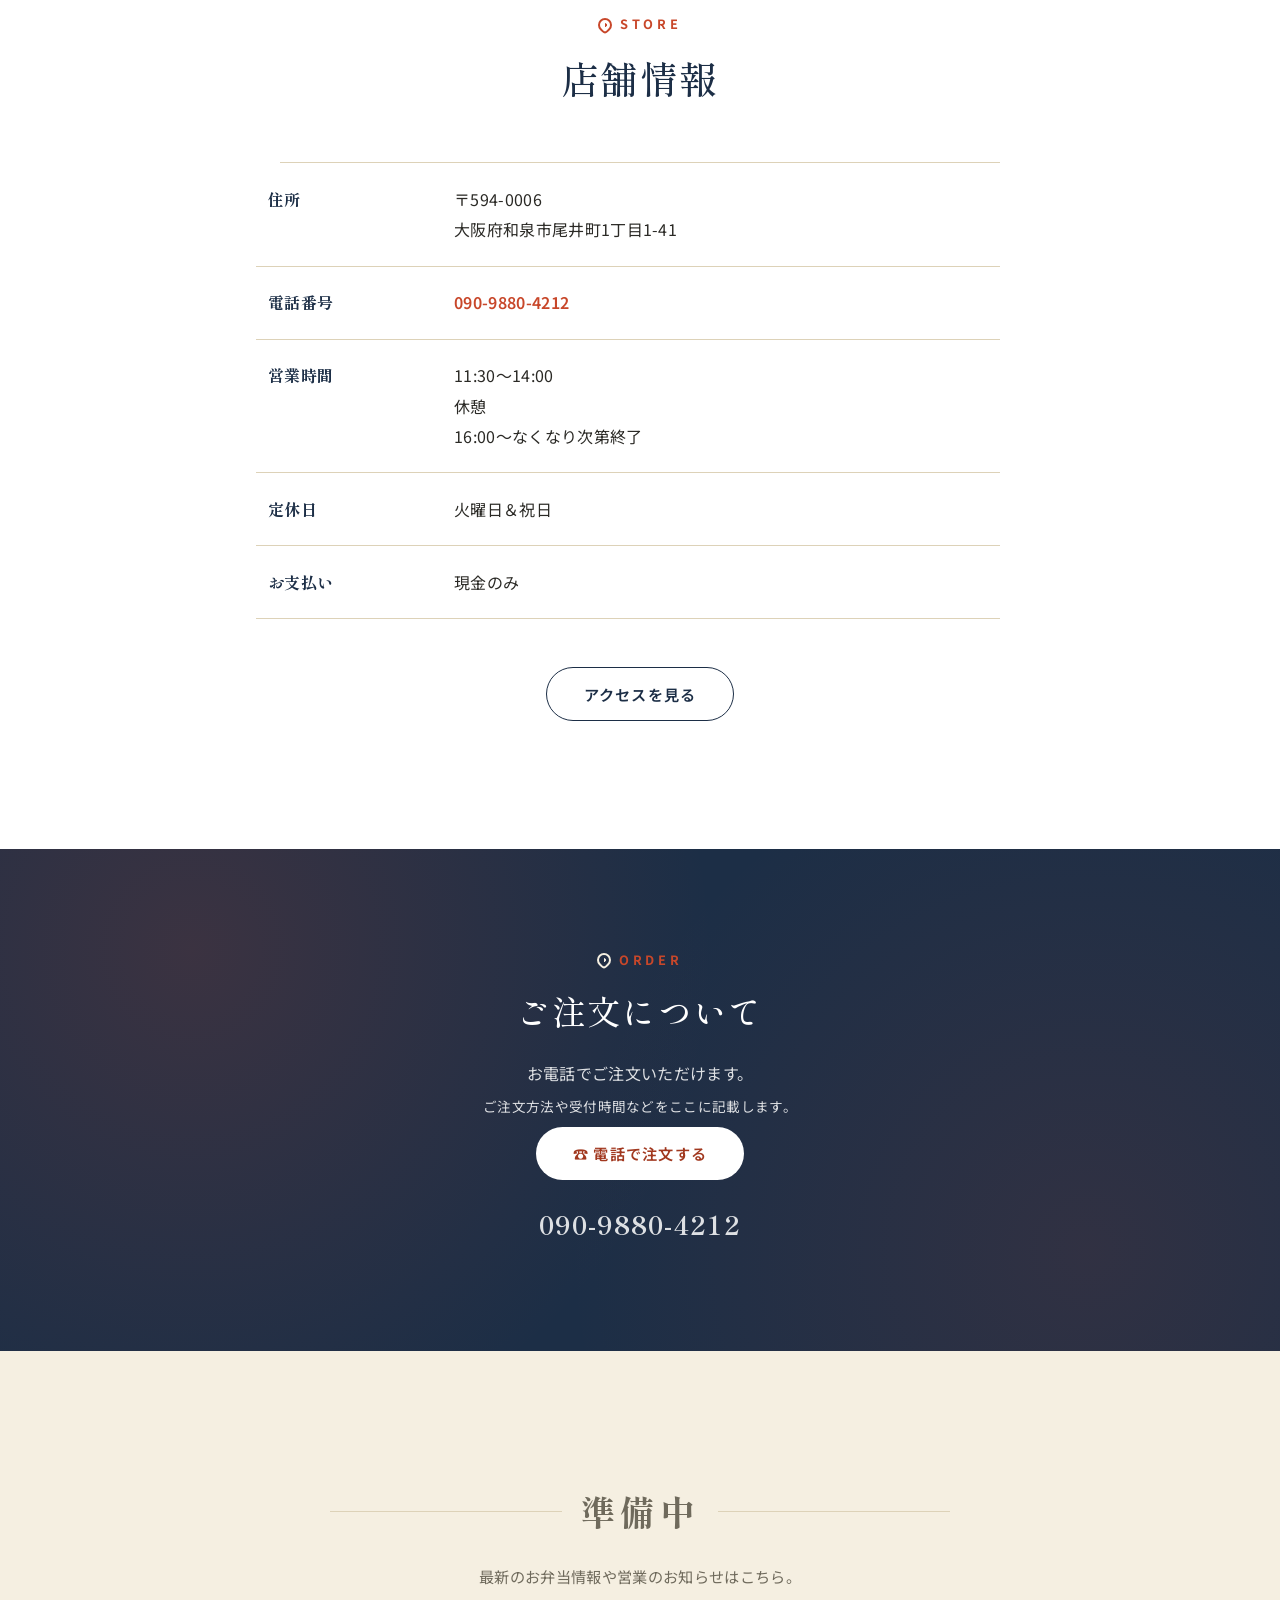
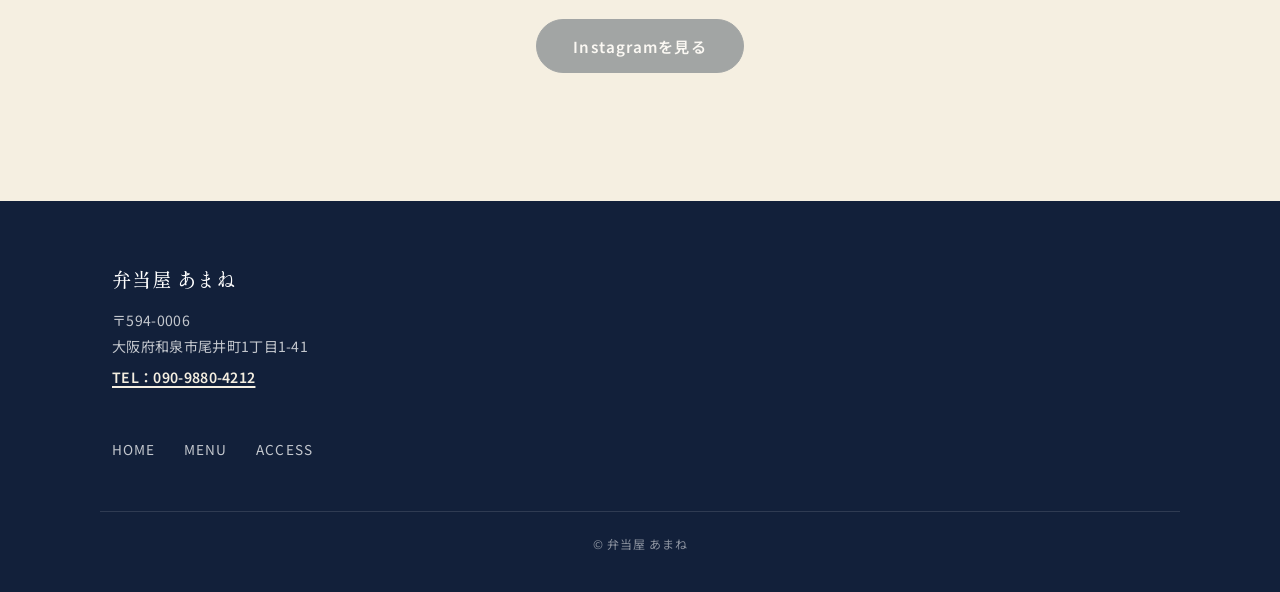
==== commit 7ce63f77: "add メニュー写真" ====
--- a/index.html
+++ b/index.html
@@ -30,7 +30,7 @@
             <a href="index.html" class="logo-area">
                 <!-- ロゴ画像を入れる場合はここ -->
                 <!-- <img src="images/logo.png" alt="弁当屋 あまね"> -->
-                <span class="shop-mark">弁</span>
+                <!-- <span class="shop-mark">弁</span> -->
                 <span class="shop-name">弁当屋 あまね</span>
             </a>
 
@@ -75,12 +75,8 @@
             <div class="container-fluid hero-grid">
 
                 <div class="hero-image">
-                    <!-- あとでメイン写真を追加 -->
-                    <!--
-                    <img src="images/main.jpg" alt="弁当屋 あまねのお弁当">
-                    -->
                     <div class="image-placeholder">
-                        <span>メイン写真</span>
+                        <img src="images/main.jpeg" alt="弁当屋 あまねのお弁当">
                     </div>
 
                     <!-- 縦書きの装飾テキスト -->
@@ -97,8 +93,8 @@
                     <h1>弁当屋 あまね</h1>
 
                     <p class="hero-text">
-                        おいしいお弁当を、もっと身近に。<br>
-                        毎日のお昼ごはんに、ぜひどうぞ。
+                        出来立てのお弁当。<br>
+                        ご注文をいただいてから、一つひとつ丁寧に手作りしています。<br>
                     </p>
 
                     <a href="menu.html" class="btn btn-primary">
@@ -159,28 +155,28 @@
                     <!-- 商品カード 01 -->
                     <div class="col-12 col-md-6 col-lg-4">
                         <article class="product-card"
-                                 data-image="images/menu/bento02.jpeg"
+                                 data-image="images/menu/karaage.jpeg"
                                  data-name="唐揚げ弁当"
-                                 data-price="780円（税込）"
-                                 data-description="ジューシーな唐揚げをたっぷり楽しめる人気のお弁当です。">
+                                 data-price="650円（税込）"
+                                 data-description="揚げたてジューシーな唐揚げをたっぷり楽しめる人気の弁当。">
 
                             <button class="product-image-button"
                                     type="button"
                                     data-bs-toggle="modal"
                                     data-bs-target="#imageModal">
                                 <div class="product-image">
-                                    <img src="images/menu/bento02.jpeg" alt="唐揚げ弁当">
+                                    <img src="images/menu/karaage.jpeg" alt="唐揚げ弁当">
                                 </div>
                             </button>
 
                             <div class="product-info">
-                                <span class="product-badge">おすすめ</span>
+                                <span class="product-badge">人気</span>
                                 <h3>唐揚げ弁当</h3>
                                 <p class="product-description">
-                                    ジューシーな唐揚げをたっぷり楽しめる人気のお弁当です。
+                                    揚げたてジューシーな唐揚げをたっぷり楽しめる人気の弁当。
                                 </p>
                                 <p class="product-price">
-                                    780円<span>（税込）</span>
+                                    650円<span>（税込）</span>
                                 </p>
                             </div>
 
@@ -189,61 +185,63 @@
 
 
                     <!-- 商品カード 02 -->
-                    <div class="col-12 col-md-6 col-lg-4">
+                     <div class="col-12 col-md-6 col-lg-4">
                         <article class="product-card"
-                                 data-image="images/menu/bento02.jpeg"
-                                 data-name="○○弁当"
-                                 data-price="850円（税込）"
-                                 data-description="○○をたっぷり使用した、当店おすすめのお弁当です。">
+                                 data-image="images/menu/tonkatsu.jpeg"
+                                 data-name="ロースとんかつ弁当"
+                                 data-price="650円（税込）"
+                                 data-description="サクッと香ばしい衣に、やわらかな豚ロース。がっつり食べたい日にぴったりの弁当。">
 
                             <button class="product-image-button"
                                     type="button"
                                     data-bs-toggle="modal"
                                     data-bs-target="#imageModal">
                                 <div class="product-image">
-                                    <img src="images/menu/bento02.jpeg" alt="○○弁当">
+                                    <img src="images/menu/tonkatsu.jpeg" alt="とんかつ弁当">
                                 </div>
                             </button>
 
                             <div class="product-info">
                                 <span class="product-badge">人気</span>
-                                <h3>○○弁当</h3>
+                                <h3>ロースとんかつ弁当</h3>
                                 <p class="product-description">
-                                    ○○をたっぷり使用した、当店おすすめのお弁当です。
+                                    サクッと香ばしい衣に、やわらかな豚ロース。<br>
+                                    がっつり食べたい日にぴったりの弁当。
                                 </p>
                                 <p class="product-price">
-                                    850円<span>（税込）</span>
+                                    650円<span>（税込）</span>
                                 </p>
                             </div>
 
                         </article>
                     </div>
-
 
                     <!-- 商品カード 03 -->
                     <div class="col-12 col-md-6 col-lg-4">
                         <article class="product-card"
-                                 data-image="images/menu/bento02.jpeg"
-                                 data-name="○○弁当"
-                                 data-price="900円（税込）"
-                                 data-description="ボリューム満点のお弁当です。">
+                                 data-image="images/menu/sake.jpeg"
+                                 data-name="焼鮭弁当"
+                                 data-price="700円（税込）"
+                                 data-description="ふっくら焼き上げた鮭。白ごはんと一緒に味わいたい、ほっとするおいしさ。">
 
                             <button class="product-image-button"
                                     type="button"
                                     data-bs-toggle="modal"
                                     data-bs-target="#imageModal">
                                 <div class="product-image">
-                                    <img src="images/menu/bento02.jpeg" alt="○○弁当">
+                                    <img src="images/menu/sake.jpeg" alt="焼鮭弁当">
                                 </div>
                             </button>
 
                             <div class="product-info">
-                                <h3>○○弁当</h3>
+                                <span class="product-badge">おすすめ</span>
+                                <h3>焼鮭弁当</h3>
                                 <p class="product-description">
-                                    ボリューム満点のお弁当です。
+                                    ふっくら焼き上げた鮭。<br>
+                                    白ごはんと一緒に味わいたい、ほっとするおいしさ。
                                 </p>
                                 <p class="product-price">
-                                    900円<span>（税込）</span>
+                                    700円<span>（税込）</span>
                                 </p>
                             </div>
 
@@ -391,19 +389,21 @@
         <section class="section instagram-section">
             <div class="container">
 
-                <div class="section-heading">
-                    <span class="section-heading-en"><span class="knot-mark" aria-hidden="true"></span>INSTAGRAM</span>
-                    <h2>Instagram</h2>
-                    <p>最新のお弁当情報や営業のお知らせはこちら。</p>
-                </div>
+                <div class="instagram-comingsoon">
+                    <div class="instagram-line"></div>
+                    <span class="instagram-title">準備中</span>
+                    <div class="instagram-line"></div>
+                </div>
+
+                <p class="instagram-note">最新のお弁当情報や営業のお知らせはこちら。</p>
 
                 <!-- URLはあとで変更 -->
-                <a href="#"
-                   class="btn btn-secondary"
-                   target="_blank"
-                   rel="noopener noreferrer">
+                <button type="button"
+                        class="btn btn-secondary disabled-link"
+                        aria-label="Instagramは準備中です"
+                        disabled>
                     Instagramを見る
-                </a>
+                </button>
 
             </div>
         </section>
--- a/css/style.css
+++ b/css/style.css
@@ -384,20 +384,31 @@
 
 .hero-image {
     position: relative;
+    width: 100%;
     aspect-ratio: 4 / 3;
 }
 
 .hero-image .image-placeholder {
+    display: block;
+    width: 100%;
     height: 100%;
     background-color: var(--color-navy-light);
-    color: rgba(255, 255, 255, 0.6);
+    overflow: hidden;
+}
+
+.hero-image .image-placeholder img {
+    display: block;
+    width: 100%;
+    height: 100%;
+    object-fit: cover;
+    object-position: center;
 }
 
 /* 縦書きの装飾テキスト（メインビジュアルのアクセント） */
 .hero-vertical-text {
     display: none;
     position: absolute;
-    top: 2rem;
+    top: 14rem;
     left: 1.5rem;
     writing-mode: vertical-rl;
     font-family: var(--font-display);
@@ -514,13 +525,30 @@
 }
 
 .product-image {
+    position: relative;
     aspect-ratio: 4 / 3;
+    overflow: hidden;
+    background-color: var(--color-cream-dark);
+}
+
+.product-card-image {
+    display: block;
+    width: 100%;
+    height: 100%;
+    object-fit: cover;
+    object-position: center;
 }
 
 .product-image .image-placeholder {
+    display: flex;
+    align-items: center;
+    justify-content: center;
     height: 100%;
     background-color: var(--color-cream-dark);
     color: var(--color-text-light);
+    font-size: 0.9rem;
+    letter-spacing: 0.08em;
+    text-transform: uppercase;
 }
 
 .product-info {
@@ -532,7 +560,7 @@
 .product-badge {
     position: absolute;
     top: -22px;
-    right: 1.4rem;
+    right: 1.2rem;
     display: inline-flex;
     align-items: center;
     justify-content: center;
@@ -541,7 +569,7 @@
     border-radius: 50%;
     background-color: var(--color-accent);
     color: var(--color-white);
-    font-size: 0.72rem;
+    font-size: 0.70rem;
     font-weight: 700;
     letter-spacing: 0.1em;
     border: 2px solid var(--color-white);
@@ -919,6 +947,48 @@
     text-align: center;
 }
 
+.instagram-comingsoon {
+    display: flex;
+    align-items: center;
+    justify-content: center;
+    gap: 1.2rem;
+    margin: 0 auto 1.1rem;
+    max-width: 620px;
+}
+
+.instagram-line {
+    flex: 1;
+    height: 1px;
+    background-color: var(--color-border);
+}
+
+.instagram-title {
+    display: inline-block;
+    font-family: var(--font-display);
+    font-size: clamp(1.6rem, 1.2rem + 1.2vw, 2.4rem);
+    font-weight: 700;
+    letter-spacing: 0.12em;
+    color: var(--color-text-light);
+    white-space: nowrap;
+}
+
+.instagram-note {
+    margin: 0 0 1.8rem;
+    color: var(--color-text-light);
+    font-size: 0.95rem;
+}
+
+.disabled-link {
+    pointer-events: none;
+    cursor: not-allowed;
+    opacity: 0.6;
+}
+
+.disabled-link:disabled {
+    opacity: 0.6;
+    cursor: not-allowed;
+}
+
 
 /* =========================
    フッター
@@ -1056,6 +1126,32 @@
 }
 
 @media (max-width: 767.98px) {
+    .hero {
+        padding-top: 0;
+    }
+
+    .hero-content {
+        padding: 2.2rem 1.25rem 3rem;
+    }
+
+    .hero-subtitle {
+        font-size: 0.76rem;
+        letter-spacing: 0.08em;
+    }
+
+    .hero-content h1 {
+        font-size: clamp(2rem, 1.6rem + 2vw, 2.6rem);
+    }
+
+    .hero-text {
+        font-size: 0.94rem;
+        line-height: 1.8;
+    }
+
+    .hero-image {
+        aspect-ratio: 4 / 3;
+    }
+
     .about-text {
         font-size: clamp(1.02rem, 0.95rem + 0.9vw, 1.12rem);
         line-height: 1.9;
@@ -1064,6 +1160,10 @@
 
     .about-text p {
         margin-bottom: 1.1rem;
+    }
+
+    .about-text p br {
+        display: none;
     }
 }
 
@@ -1072,5 +1172,6 @@
     .footer-shop a {
         font-size: 1rem;
         padding: 0.1rem 0;
-    }
-}
+        text-decoration: underline;
+    }
+}
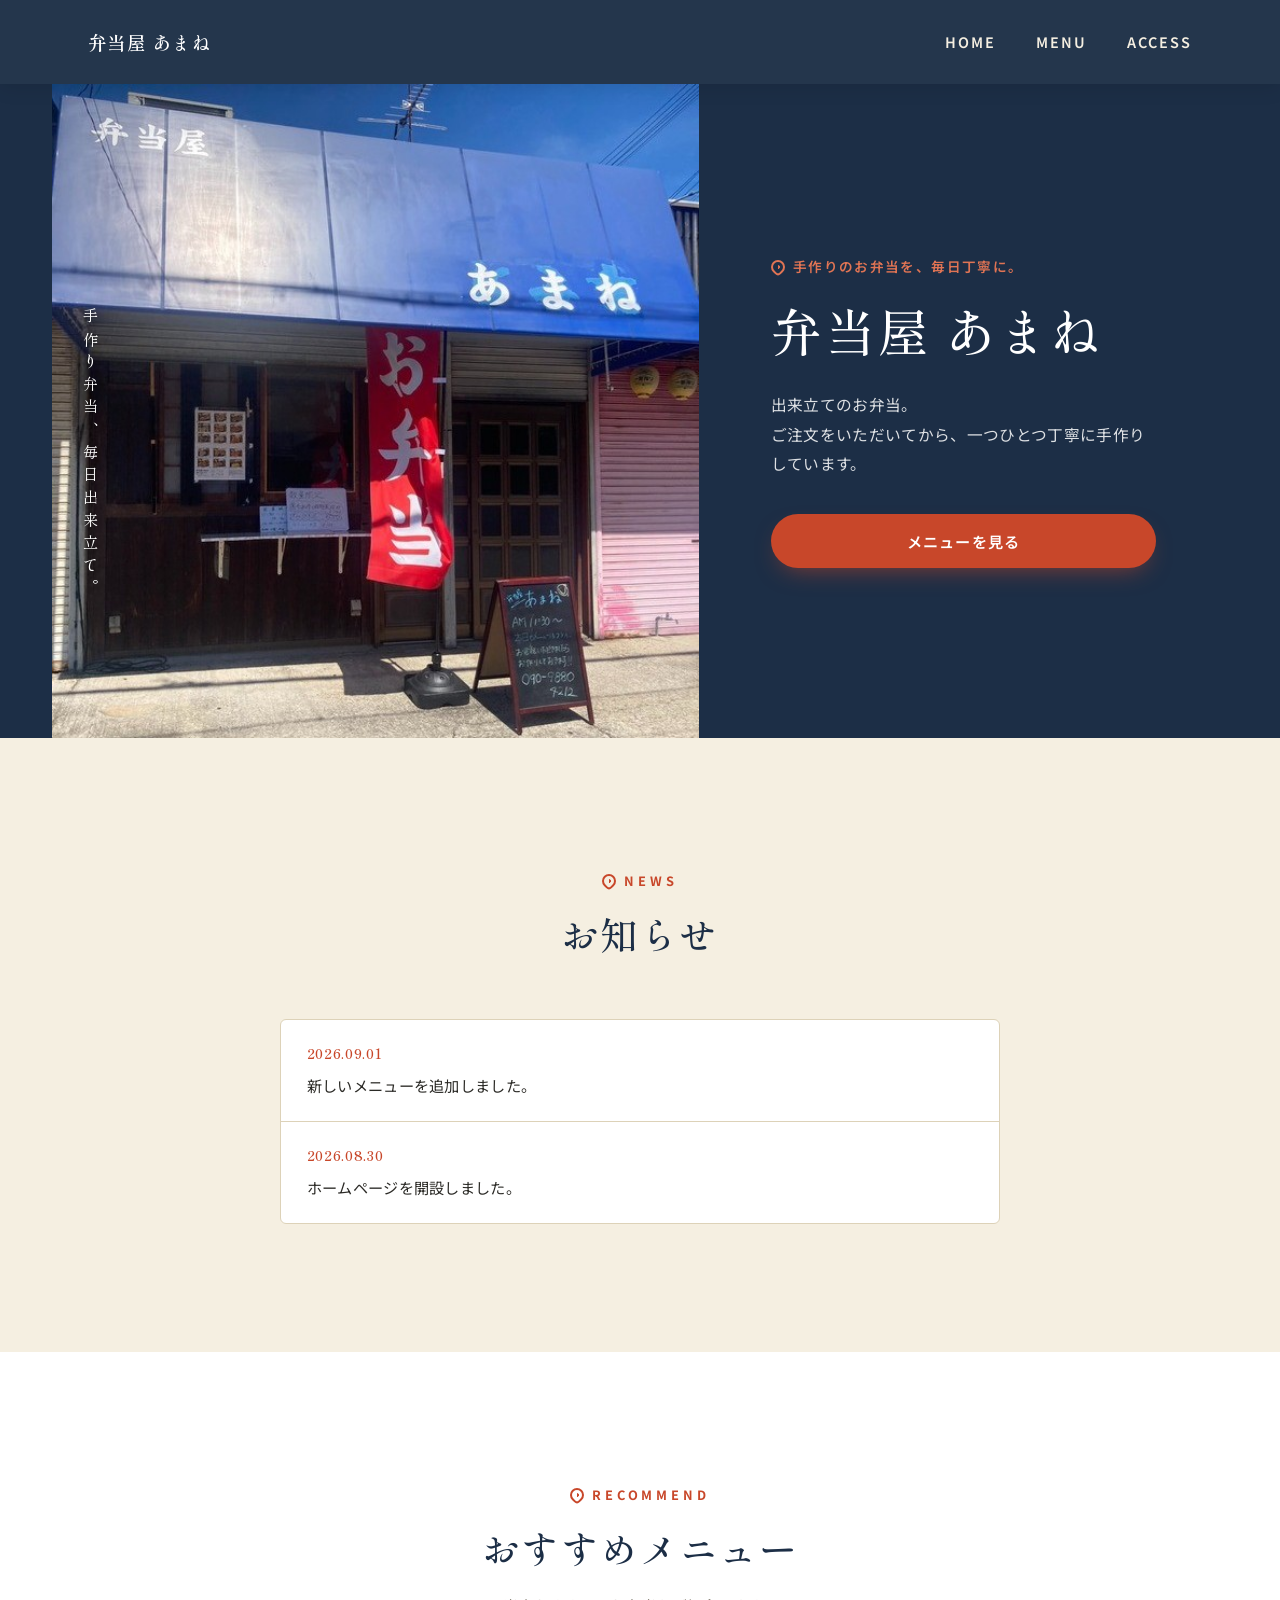
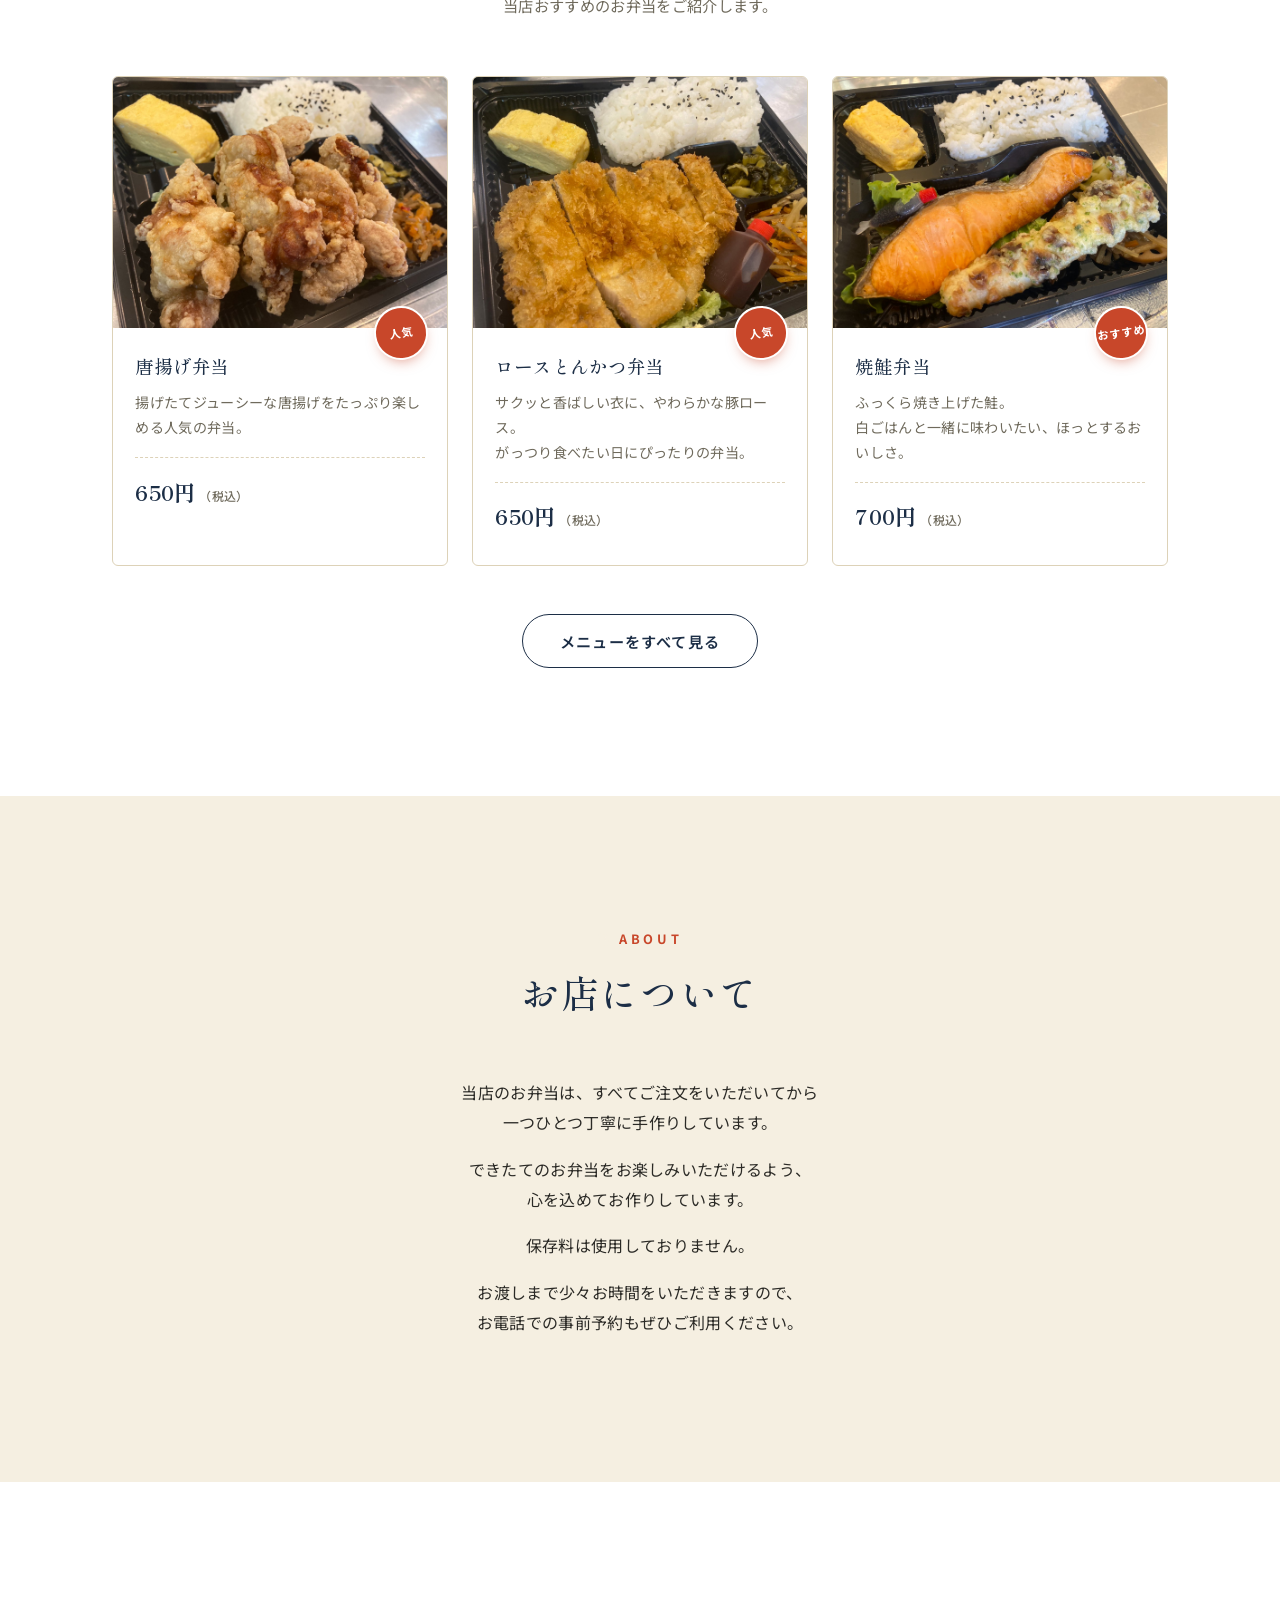
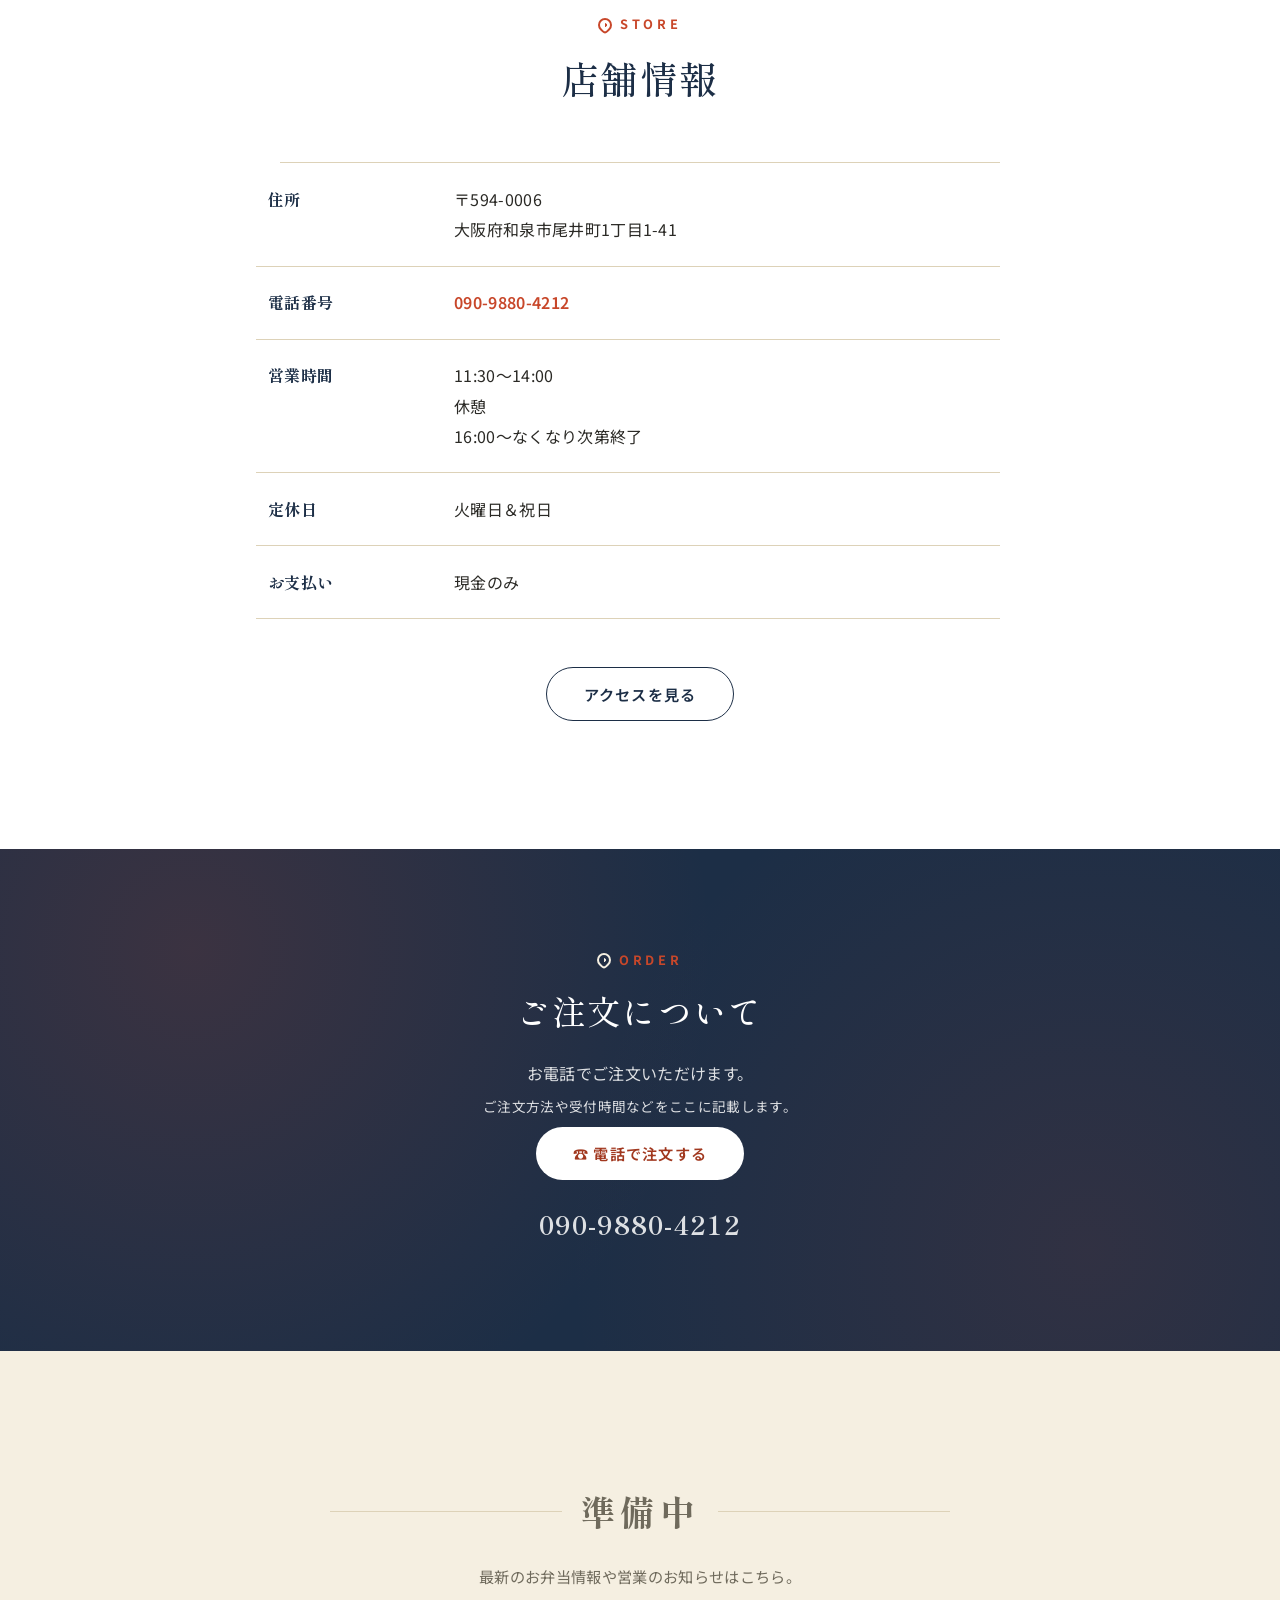
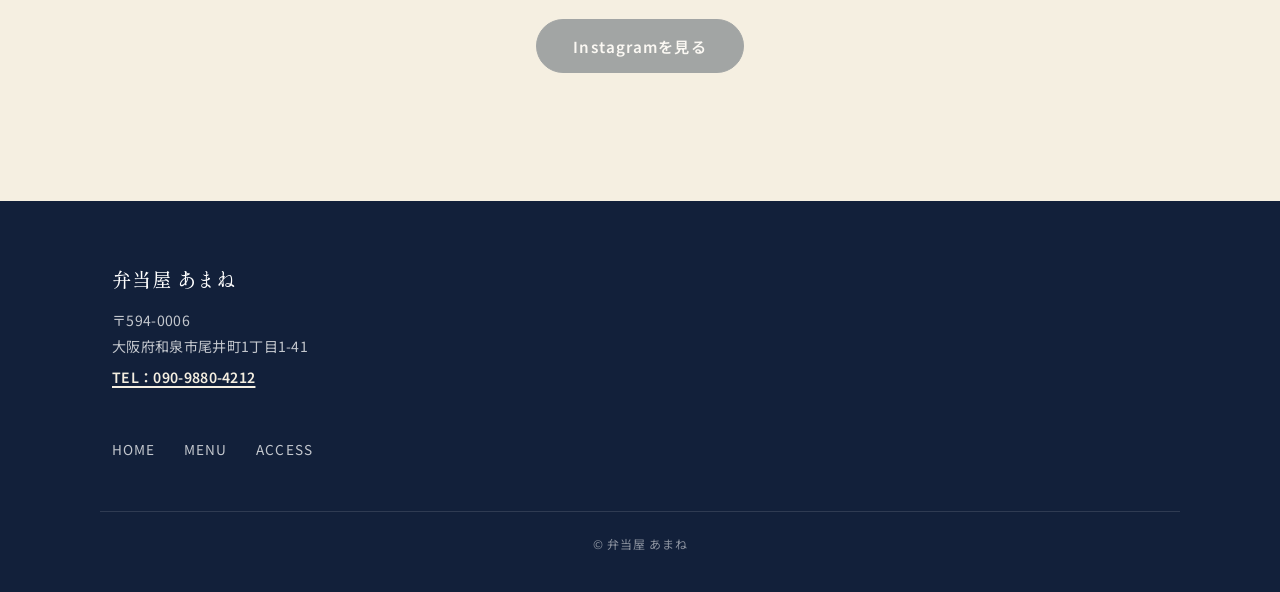
==== commit 34a6f6cd: "fix 文言変更" ====
--- a/index.html
+++ b/index.html
@@ -80,7 +80,7 @@
                     </div>
 
                     <!-- 縦書きの装飾テキスト -->
-                    <p class="hero-vertical-text" aria-hidden="true">手作り弁当、毎日炊きたて。</p>
+                    <p class="hero-vertical-text" aria-hidden="true">手作り弁当、毎日出来立て。</p>
                 </div>
 
                 <div class="hero-content">
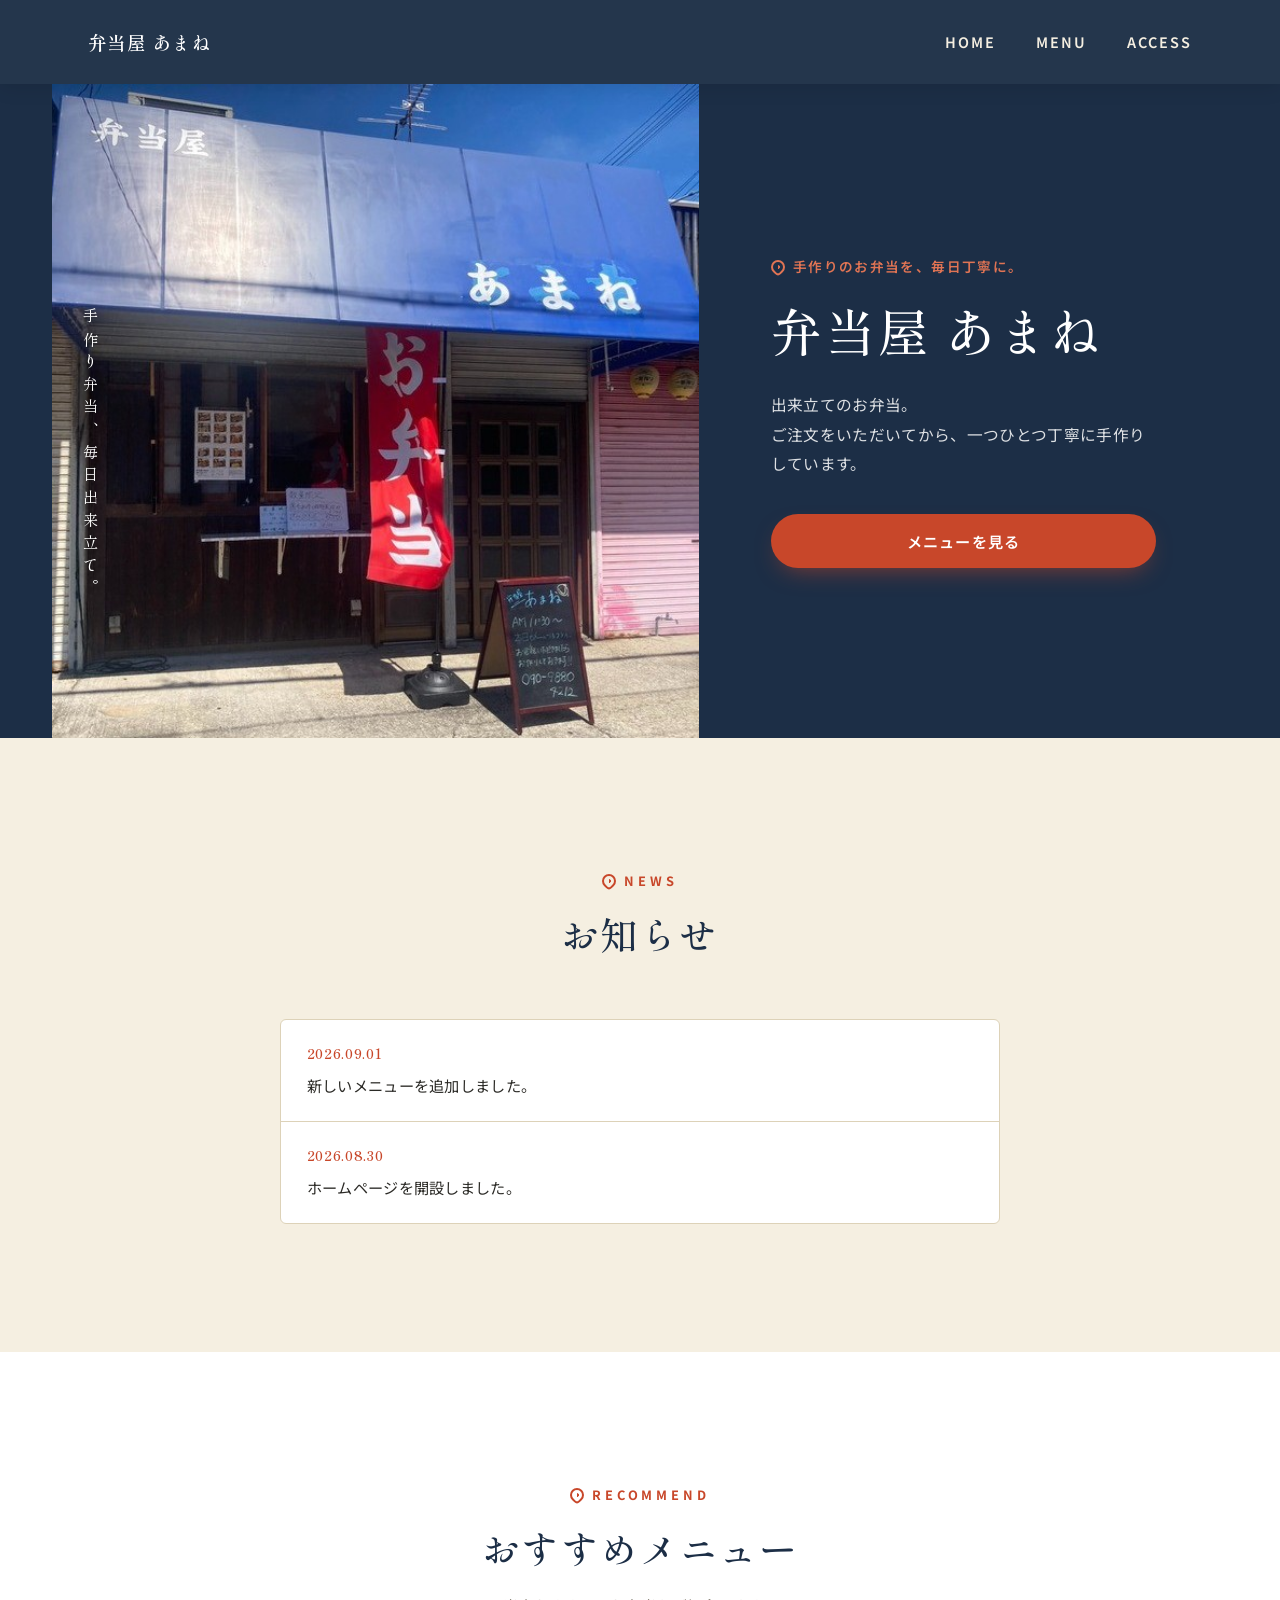
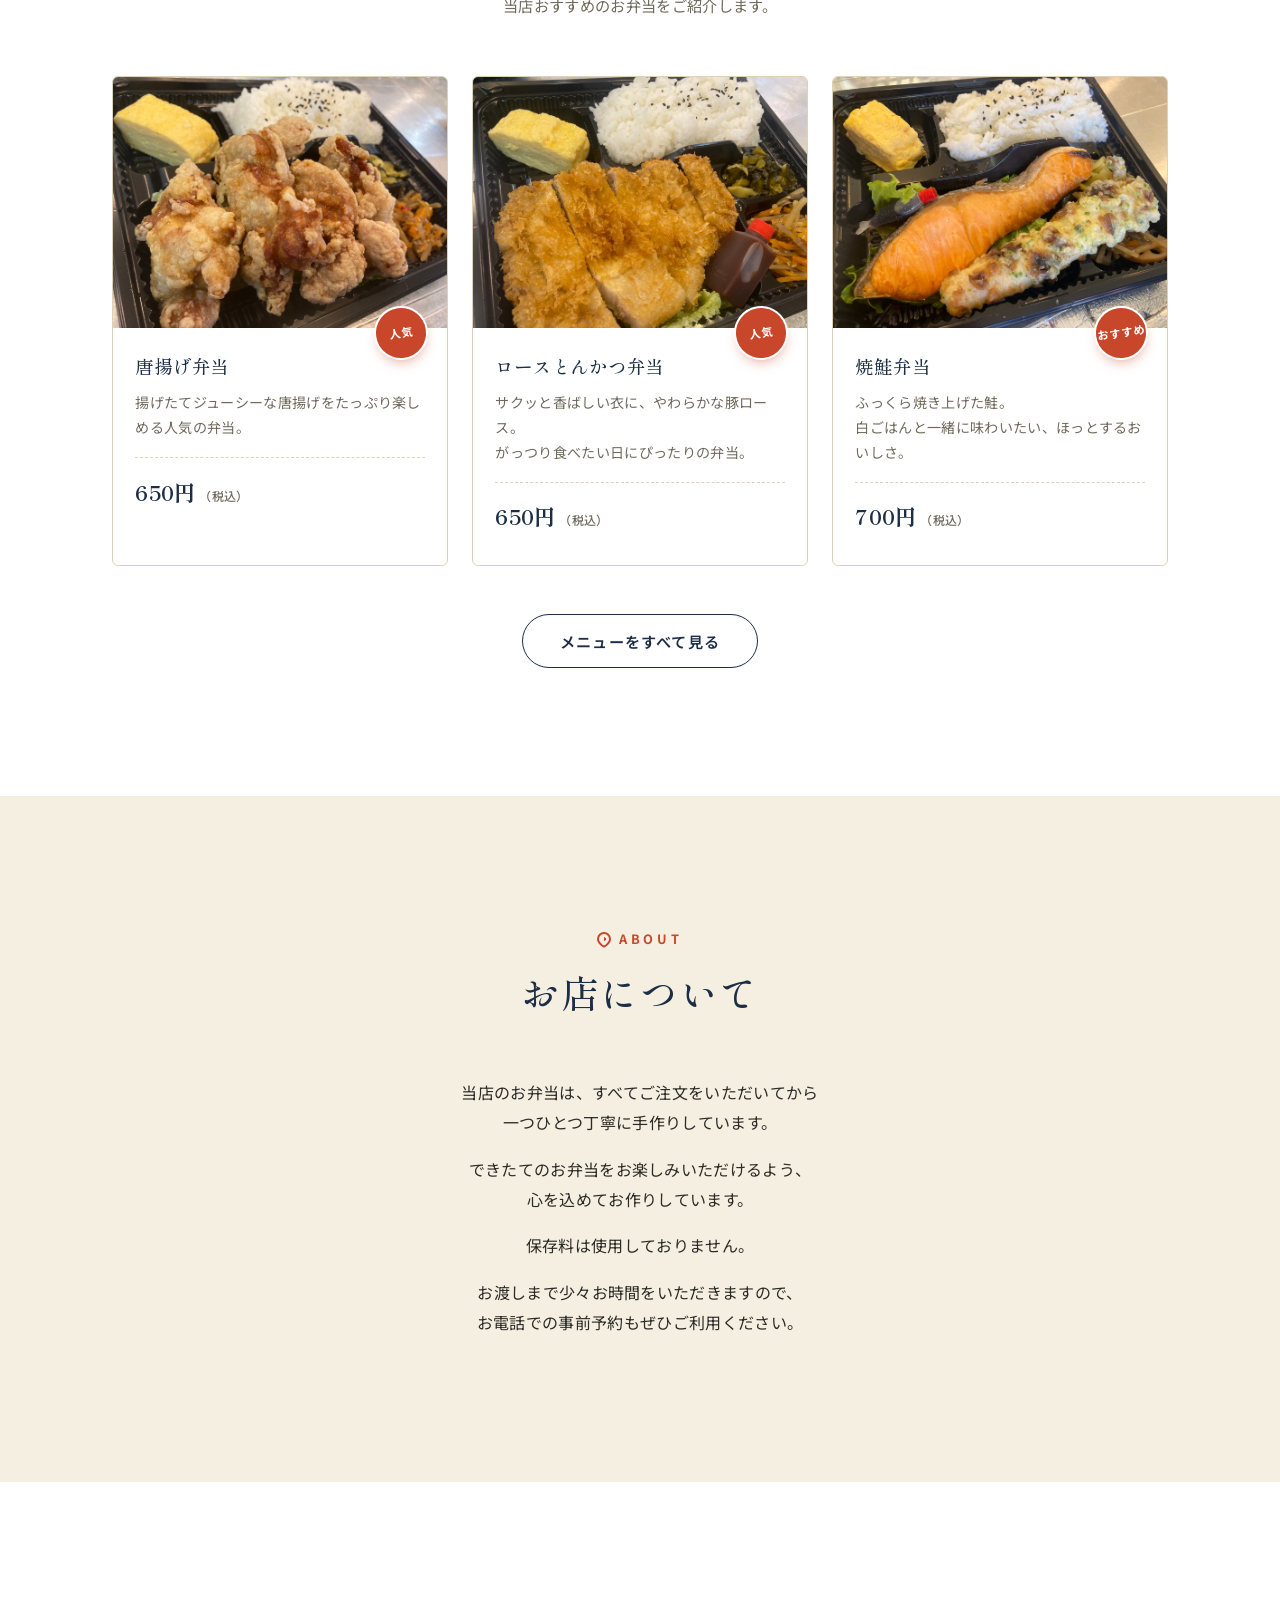
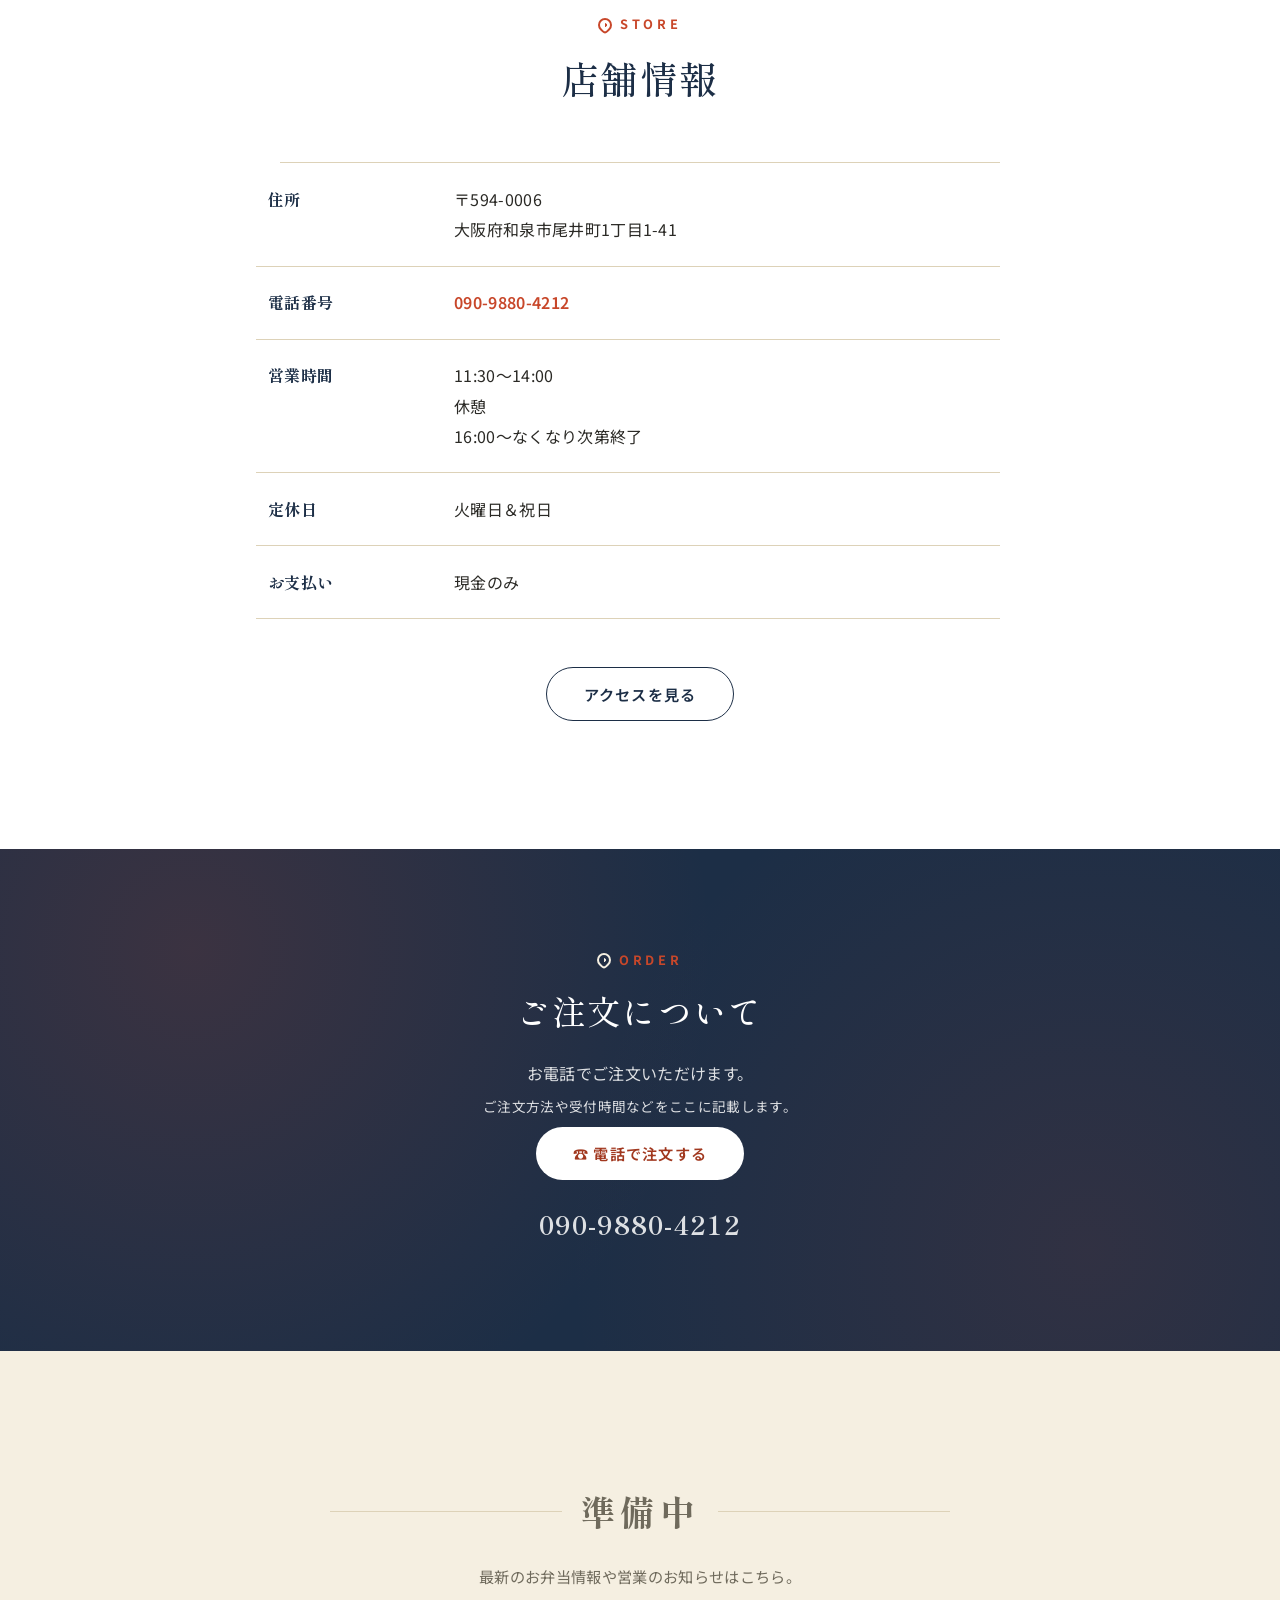
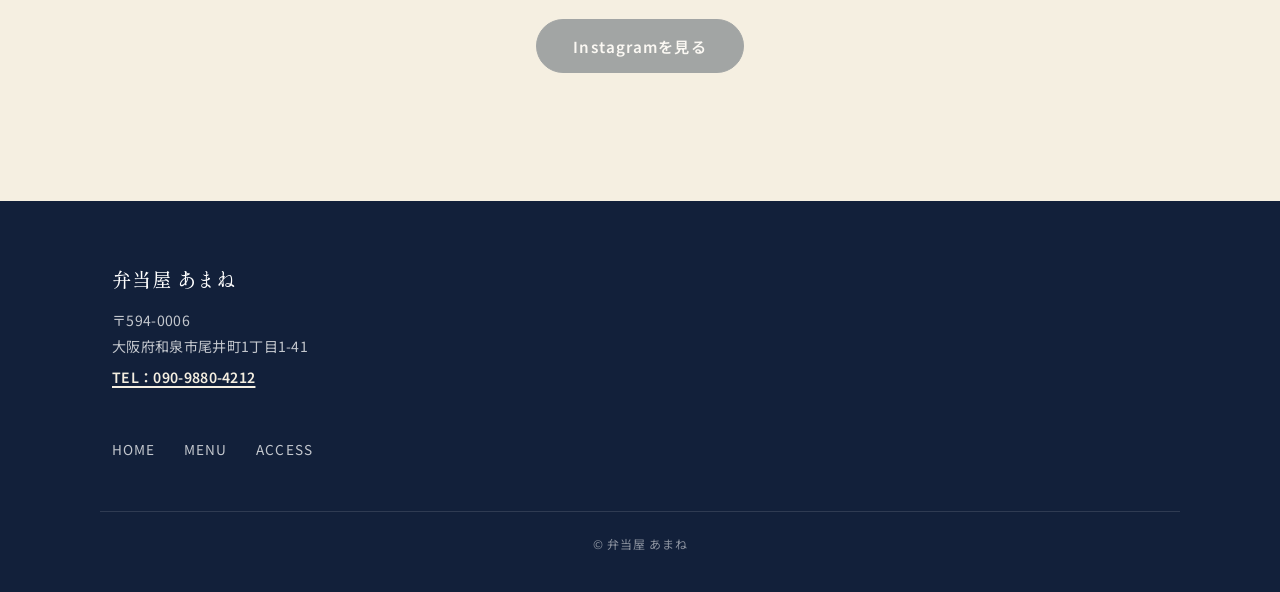
==== commit e62991fc: "修正" ====
--- a/index.html
+++ b/index.html
@@ -269,7 +269,7 @@
                 <div class="about-content">
 
                     <div class="section-heading">
-                        <span class="section-heading-en"><span class="knot-mark knot-mark-light" aria-hidden="true"></span>ABOUT</span>
+                        <span class="section-heading-en"><span class="knot-mark" aria-hidden="true"></span>ABOUT</span>
                         <h2>お店について</h2>
                     </div>
 
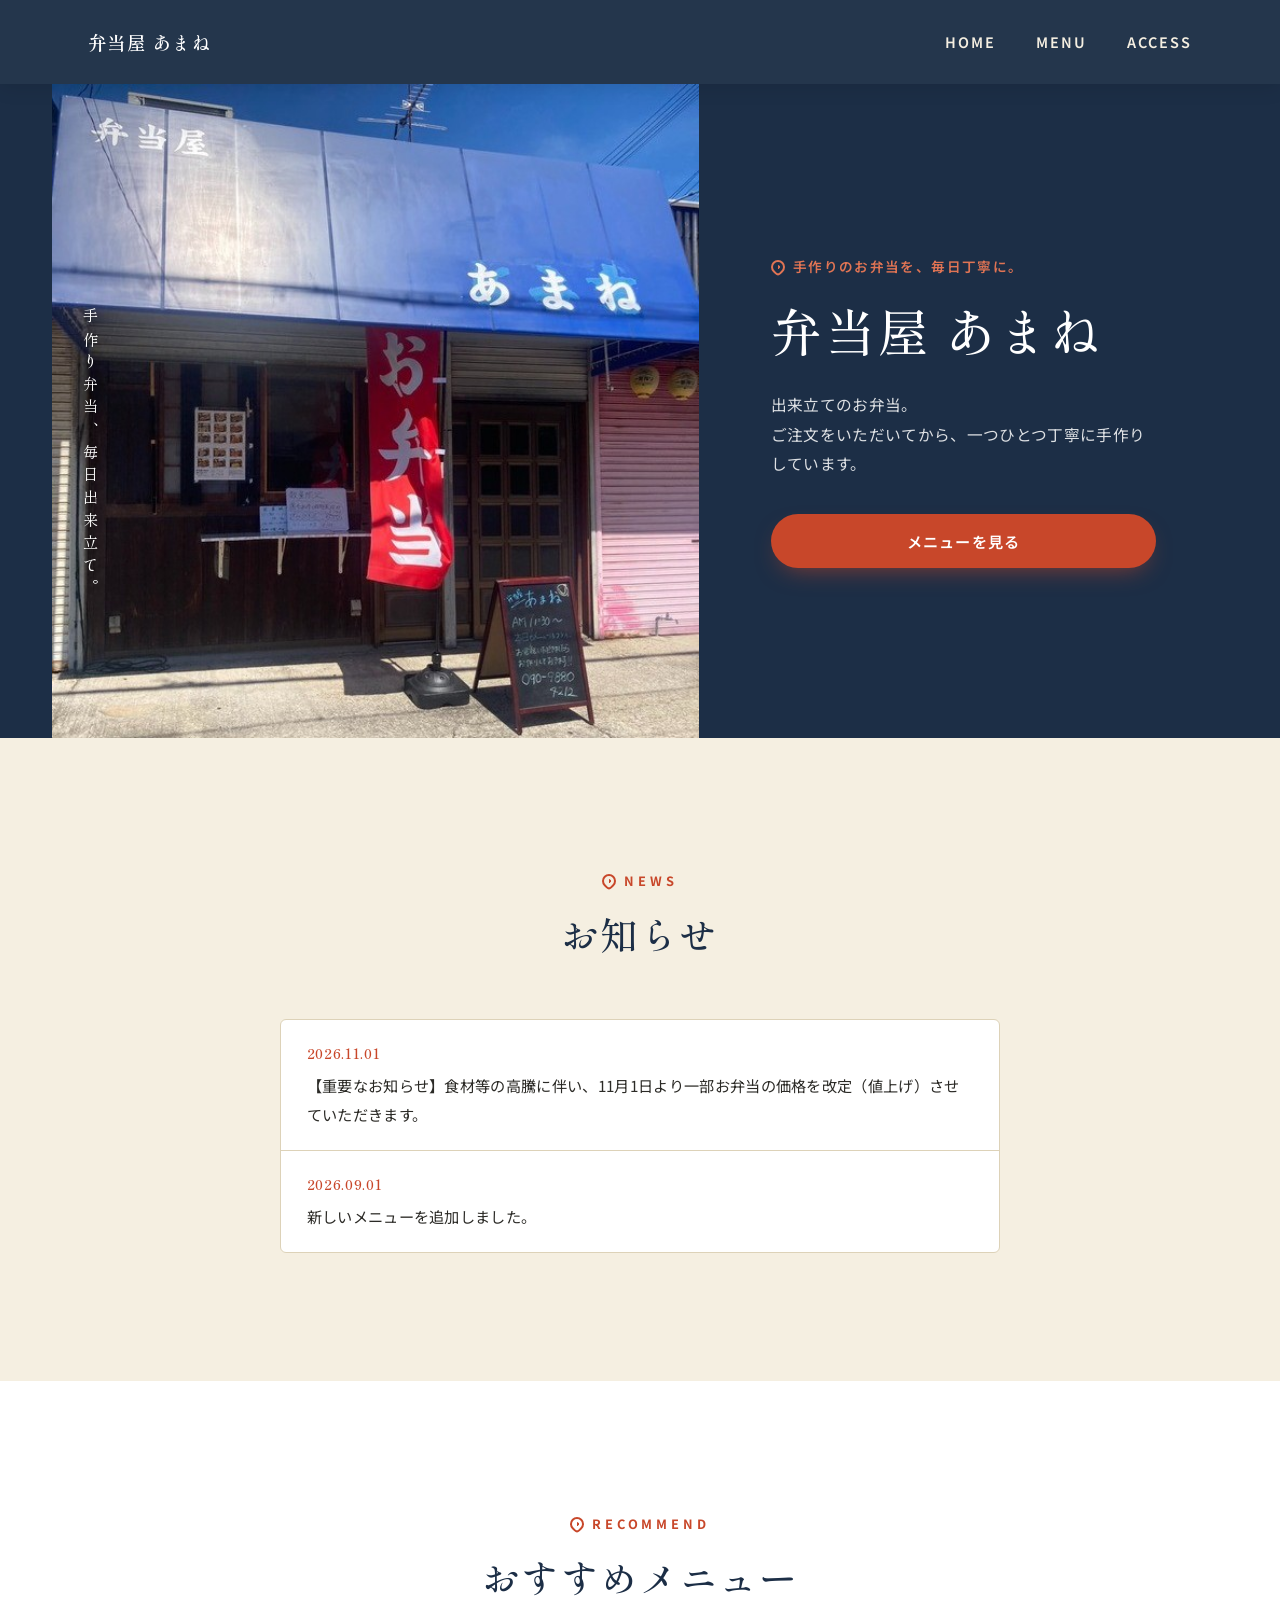
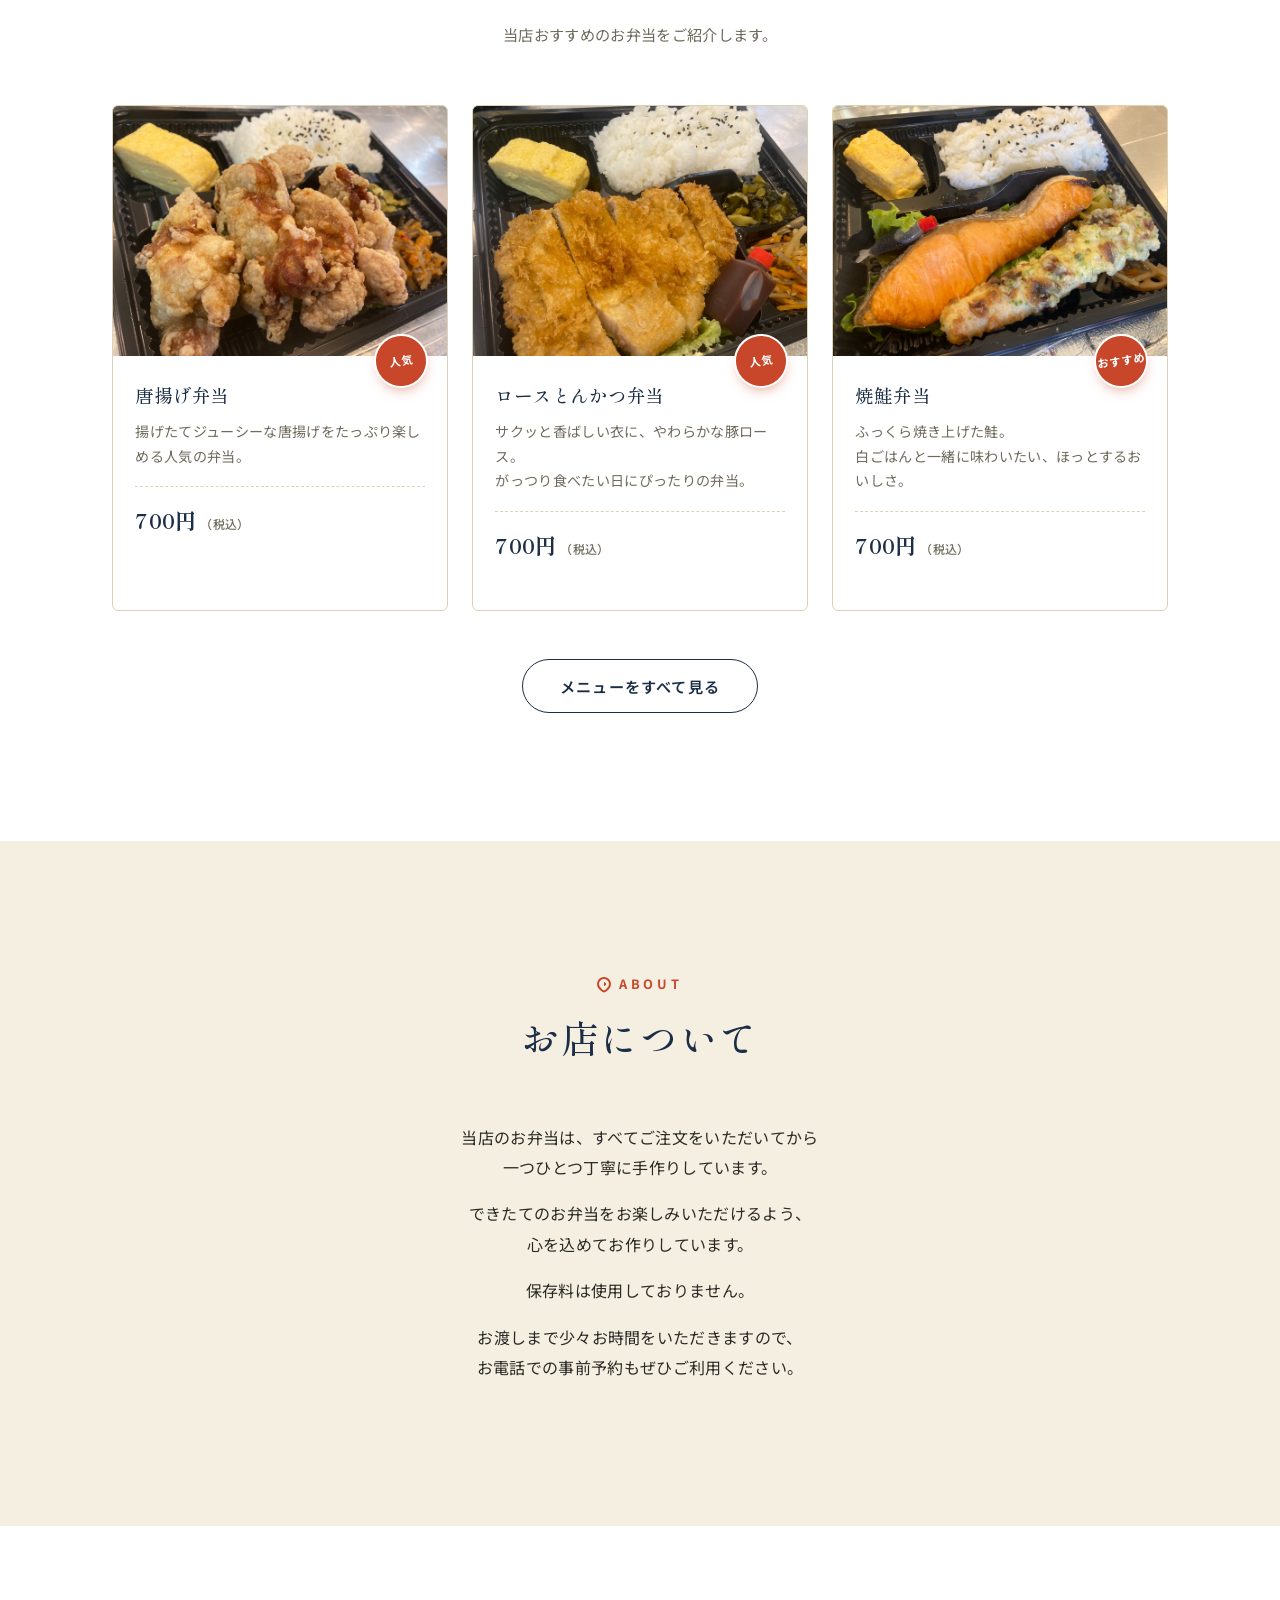
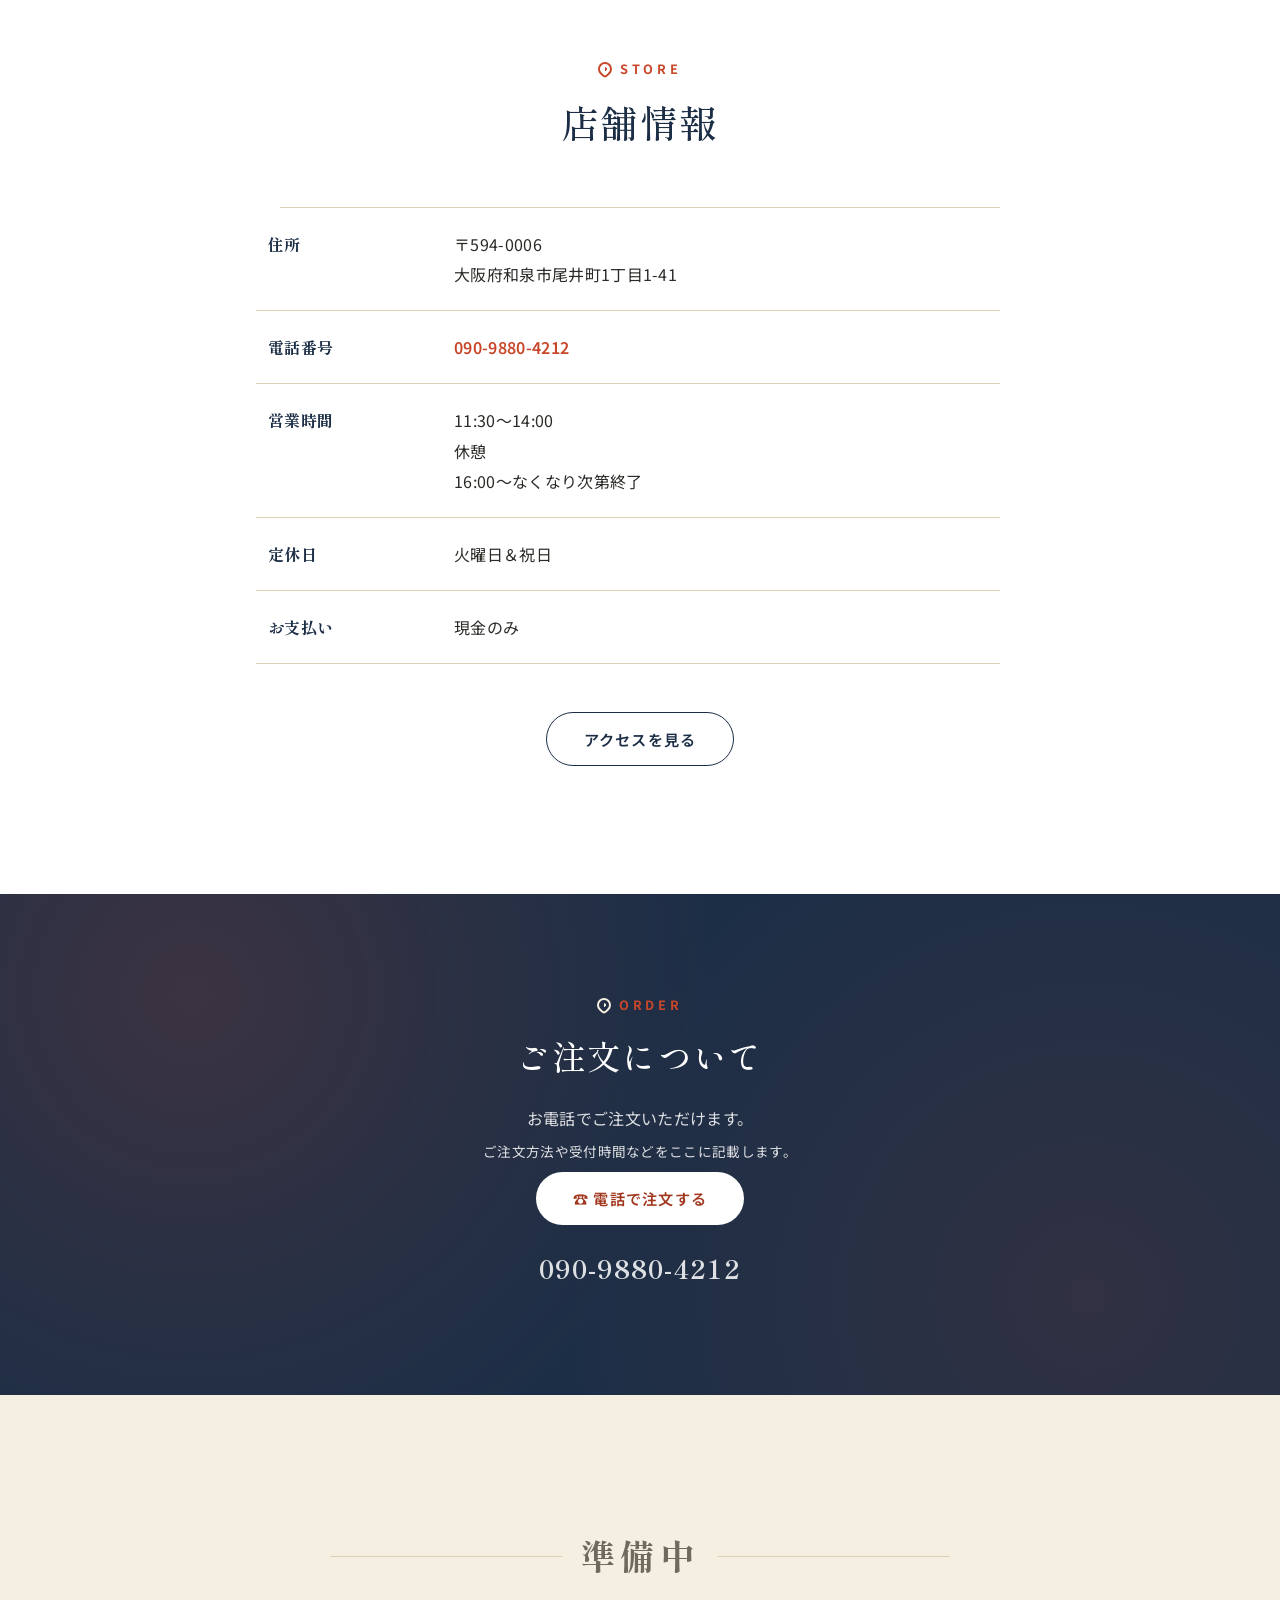
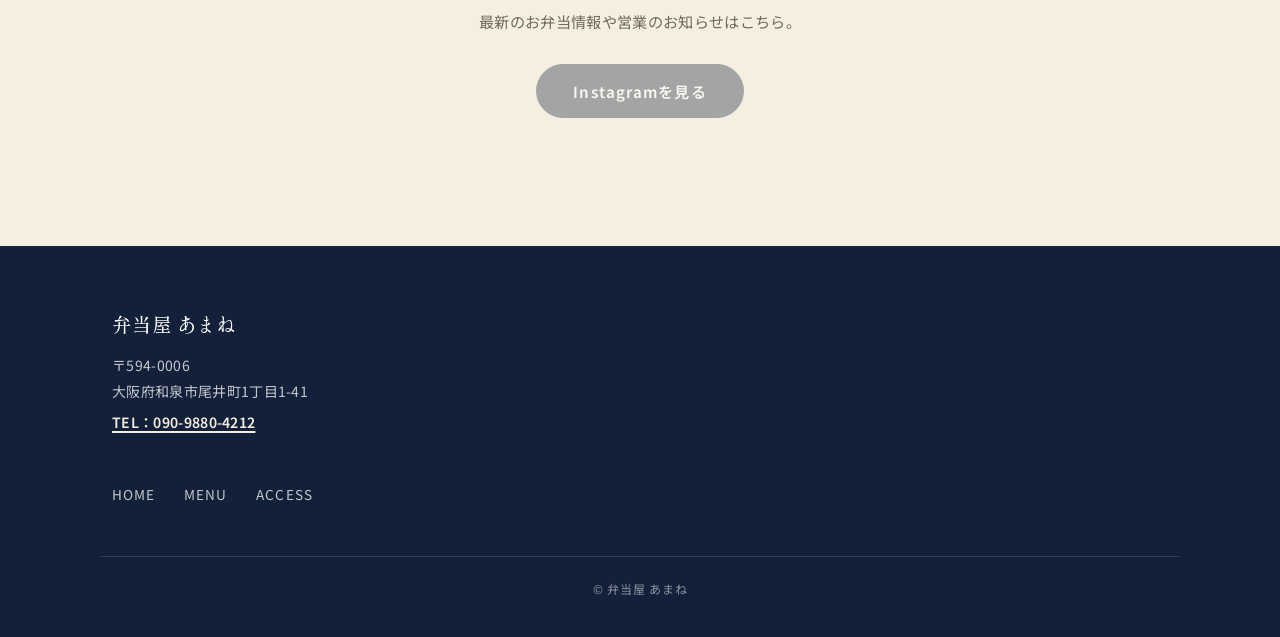
==== commit a90a9cb0: "fix: 金額変更" ====
--- a/index.html
+++ b/index.html
@@ -120,17 +120,17 @@
 
                 <div class="news-list">
 
+                    <article class="news-item">
+                        <time datetime="2026-09-01">2026.11.01</time>
+                        <p>【重要なお知らせ】食材等の高騰に伴い、11月1日より一部お弁当の価格を改定（値上げ）させていただきます。</p>
+                    </article>
+
                     <!-- お知らせを追加するときはここを複製 -->
                     <article class="news-item">
                         <time datetime="2026-09-01">2026.09.01</time>
                         <p>新しいメニューを追加しました。</p>
                     </article>
 
-                    <article class="news-item">
-                        <time datetime="2026-08-30">2026.08.30</time>
-                        <p>ホームページを開設しました。</p>
-                    </article>
-
                 </div>
 
             </div>
@@ -157,7 +157,7 @@
                         <article class="product-card"
                                  data-image="images/menu/karaage.jpeg"
                                  data-name="唐揚げ弁当"
-                                 data-price="650円（税込）"
+                                 data-price="700円（税込）"
                                  data-description="揚げたてジューシーな唐揚げをたっぷり楽しめる人気の弁当。">
 
                             <button class="product-image-button"
@@ -175,8 +175,7 @@
                                 <p class="product-description">
                                     揚げたてジューシーな唐揚げをたっぷり楽しめる人気の弁当。
                                 </p>
-                                <p class="product-price">
-                                    650円<span>（税込）</span>
+                                <p class="product-price" data-price-key="PRICE_700"></p>
                                 </p>
                             </div>
 
@@ -189,7 +188,7 @@
                         <article class="product-card"
                                  data-image="images/menu/tonkatsu.jpeg"
                                  data-name="ロースとんかつ弁当"
-                                 data-price="650円（税込）"
+                                 data-price="700円（税込）"
                                  data-description="サクッと香ばしい衣に、やわらかな豚ロース。がっつり食べたい日にぴったりの弁当。">
 
                             <button class="product-image-button"
@@ -208,8 +207,7 @@
                                     サクッと香ばしい衣に、やわらかな豚ロース。<br>
                                     がっつり食べたい日にぴったりの弁当。
                                 </p>
-                                <p class="product-price">
-                                    650円<span>（税込）</span>
+                                <p class="product-price" data-price-key="PRICE_700"></p>
                                 </p>
                             </div>
 
@@ -240,8 +238,7 @@
                                     ふっくら焼き上げた鮭。<br>
                                     白ごはんと一緒に味わいたい、ほっとするおいしさ。
                                 </p>
-                                <p class="product-price">
-                                    700円<span>（税込）</span>
+                                <p class="product-price" data-price-key="PRICE_700"></p>
                                 </p>
                             </div>
 
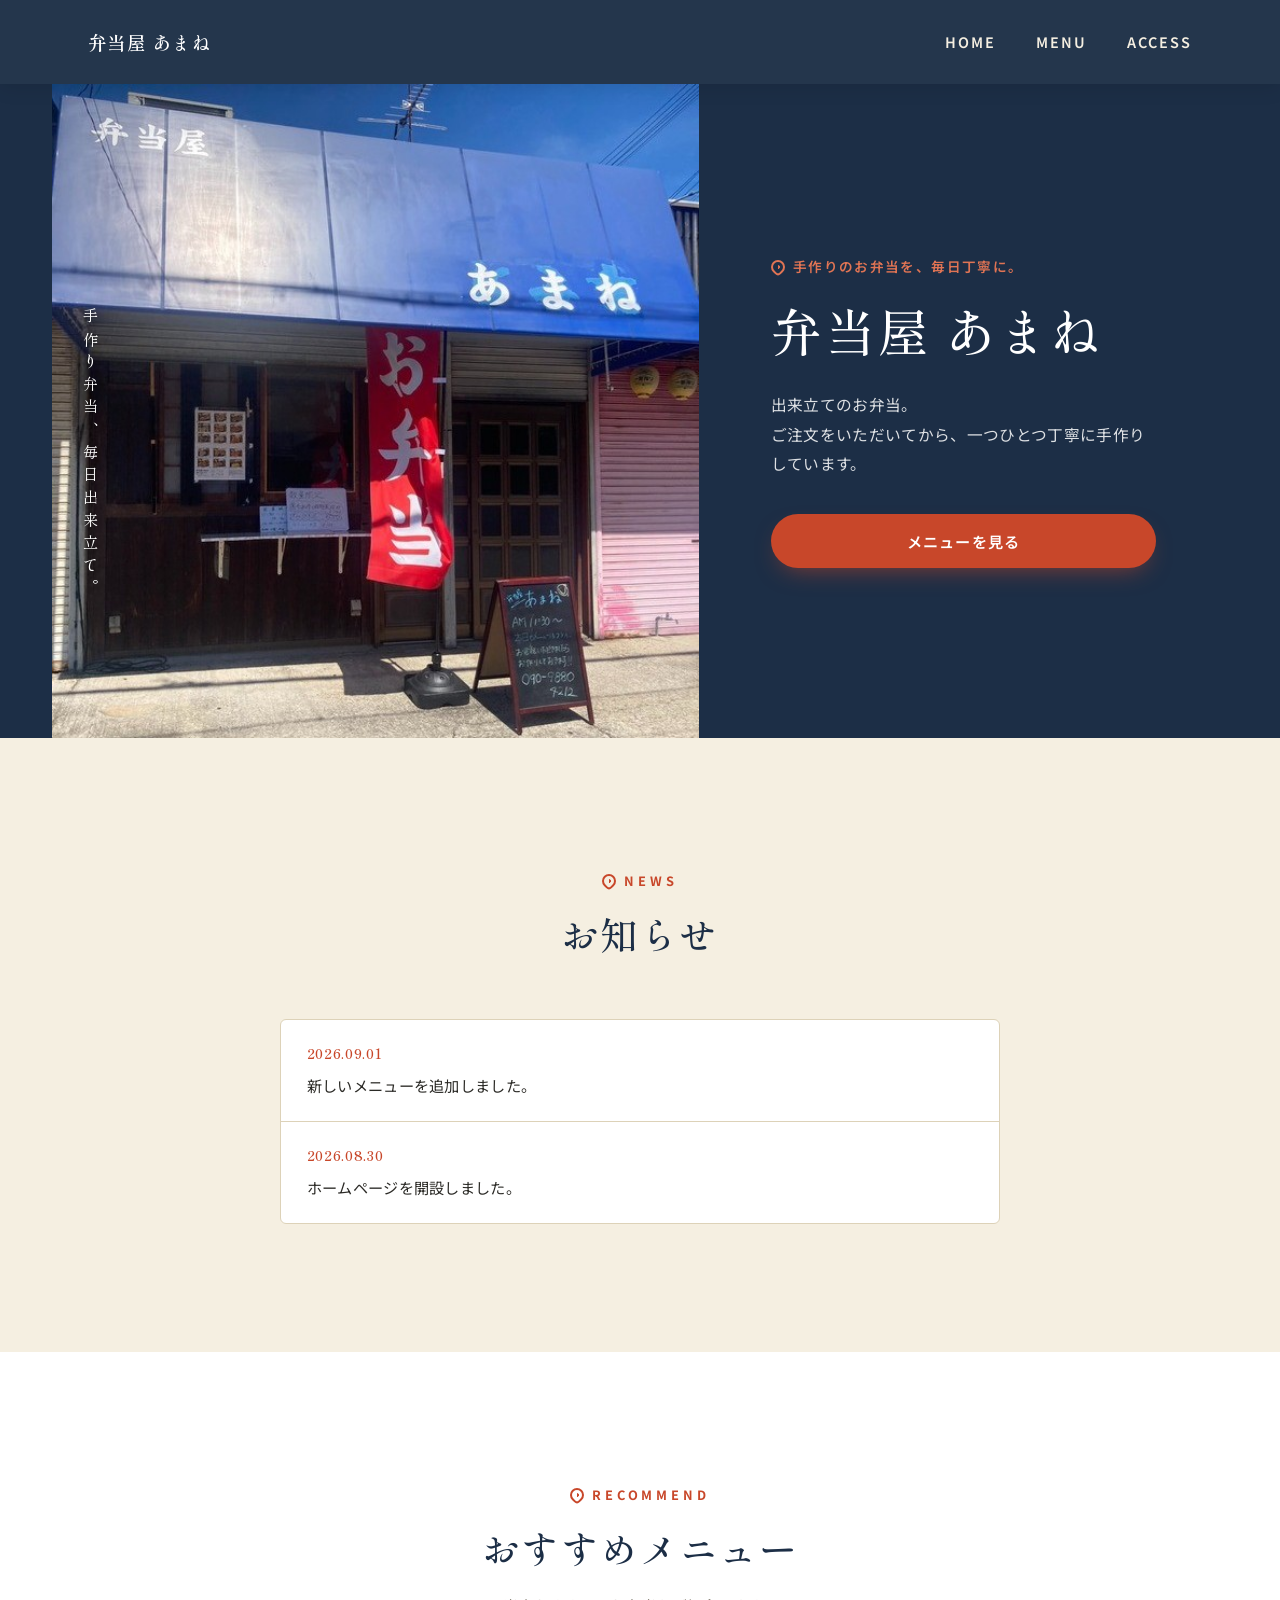
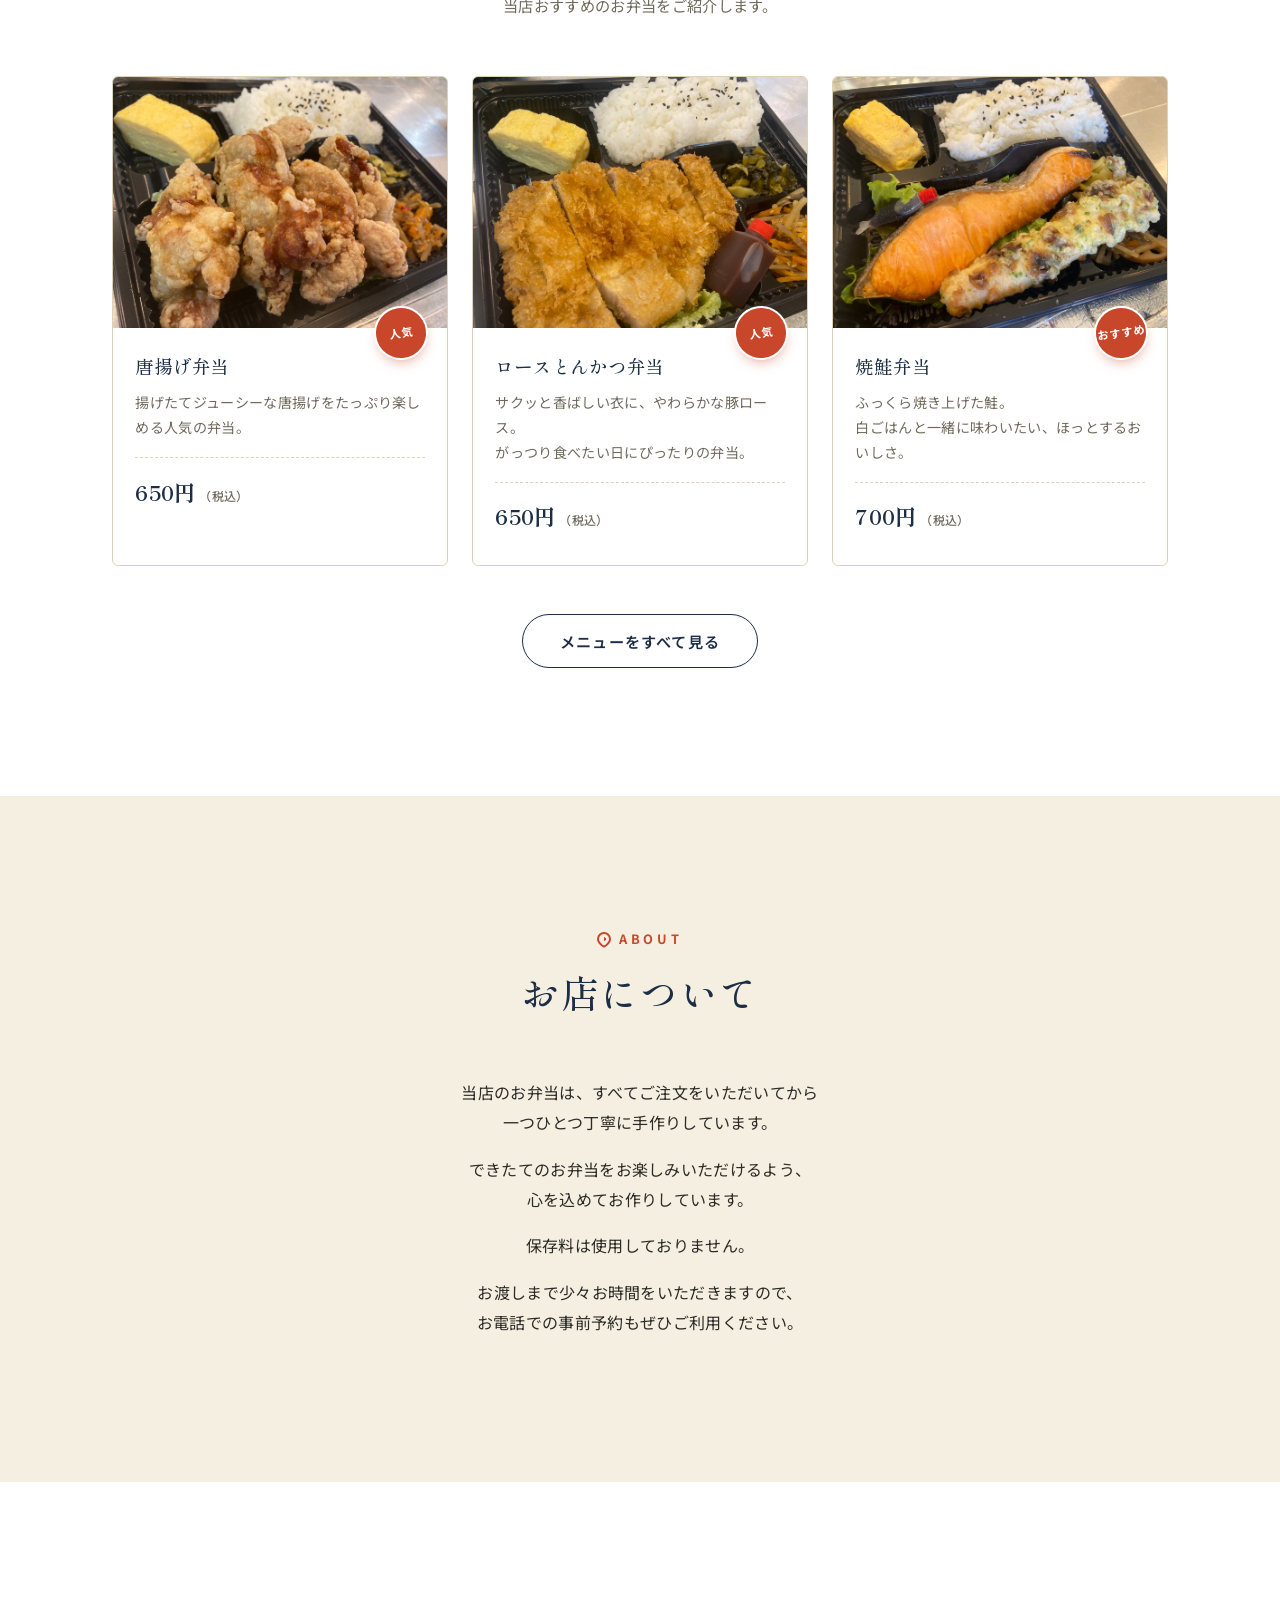
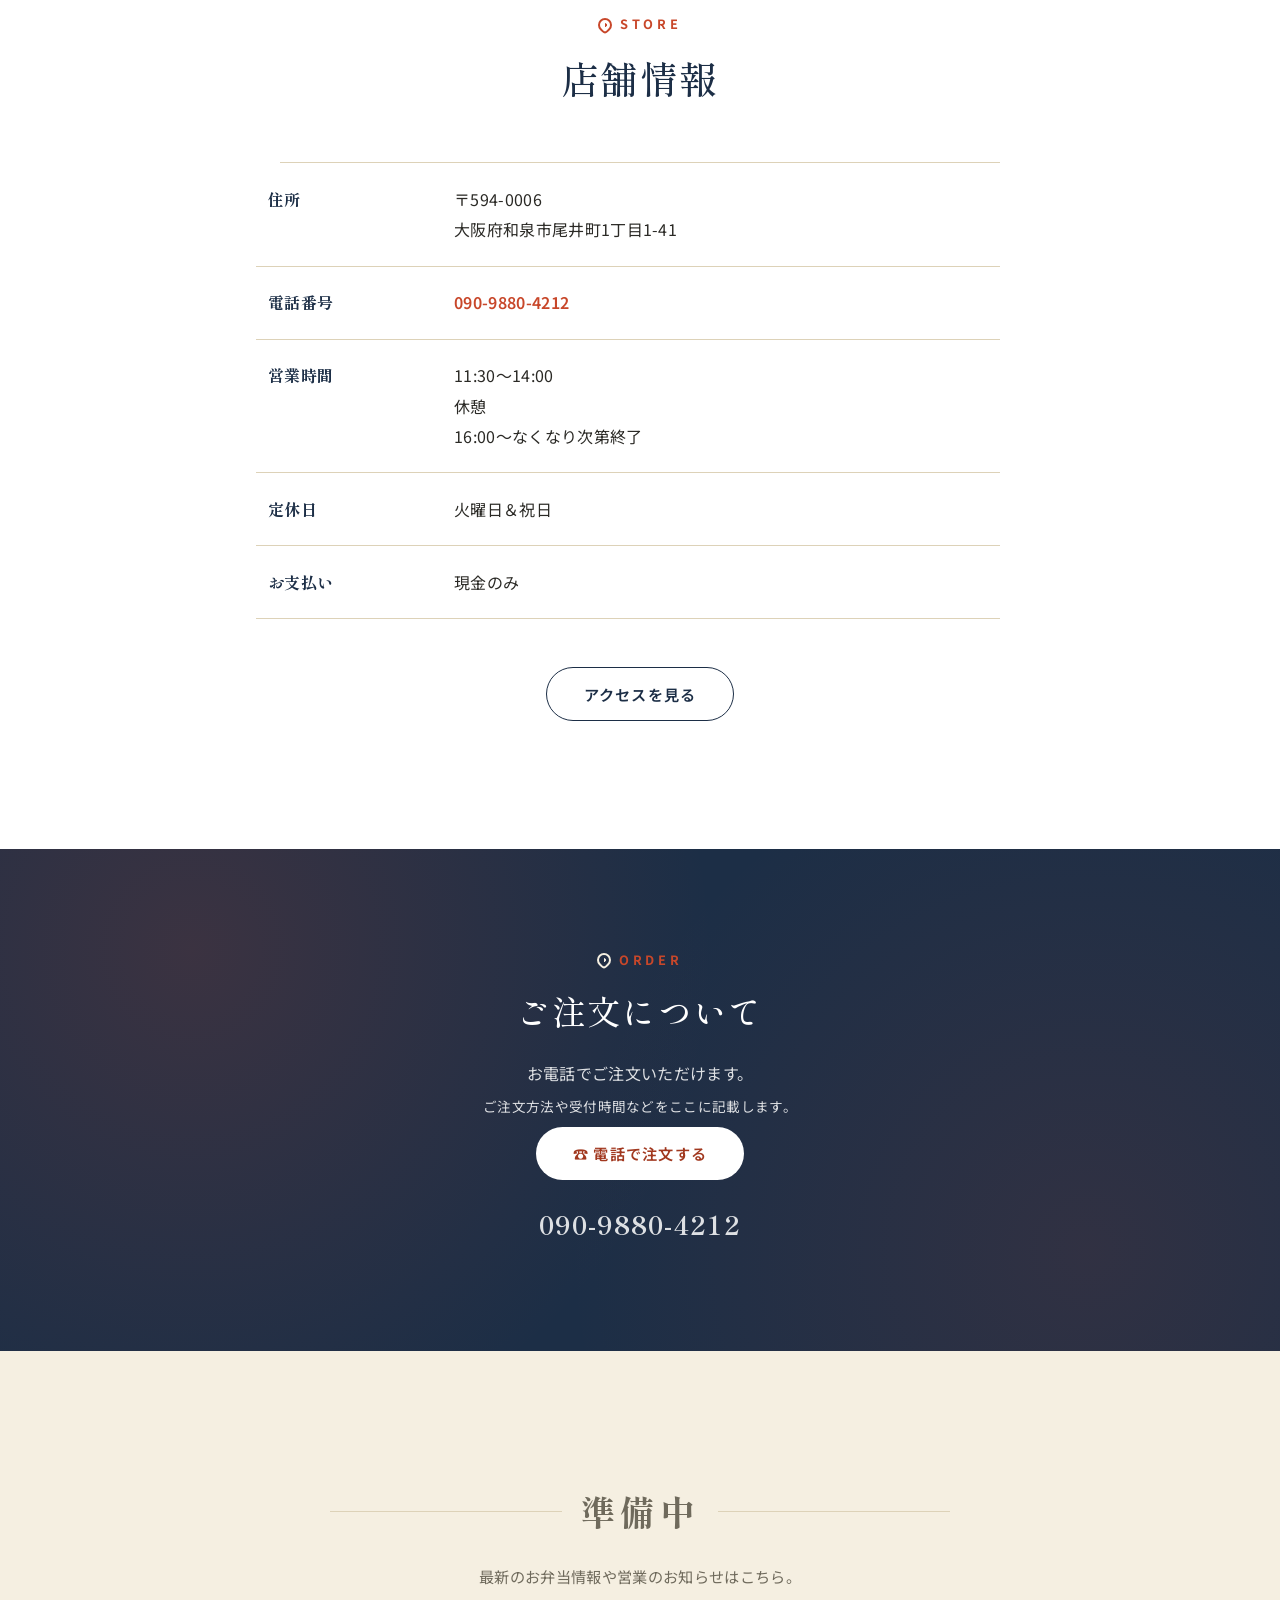
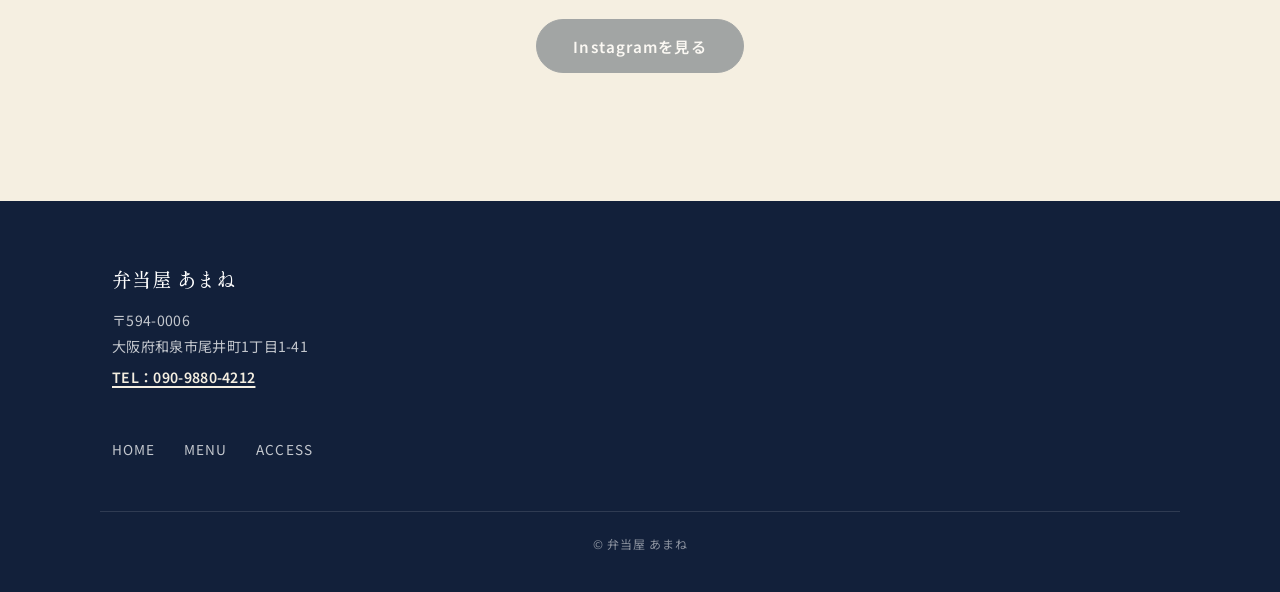
==== commit cd08462e: "Revert "fix: 金額変更" This reverts commit a90a9cb0842b5cc70f438475c47a333d92995878." ====
--- a/index.html
+++ b/index.html
@@ -120,17 +120,17 @@
 
                 <div class="news-list">
 
-                    <article class="news-item">
-                        <time datetime="2026-09-01">2026.11.01</time>
-                        <p>【重要なお知らせ】食材等の高騰に伴い、11月1日より一部お弁当の価格を改定（値上げ）させていただきます。</p>
-                    </article>
-
                     <!-- お知らせを追加するときはここを複製 -->
                     <article class="news-item">
                         <time datetime="2026-09-01">2026.09.01</time>
                         <p>新しいメニューを追加しました。</p>
                     </article>
 
+                    <article class="news-item">
+                        <time datetime="2026-08-30">2026.08.30</time>
+                        <p>ホームページを開設しました。</p>
+                    </article>
+
                 </div>
 
             </div>
@@ -157,7 +157,7 @@
                         <article class="product-card"
                                  data-image="images/menu/karaage.jpeg"
                                  data-name="唐揚げ弁当"
-                                 data-price="700円（税込）"
+                                 data-price="650円（税込）"
                                  data-description="揚げたてジューシーな唐揚げをたっぷり楽しめる人気の弁当。">
 
                             <button class="product-image-button"
@@ -175,7 +175,8 @@
                                 <p class="product-description">
                                     揚げたてジューシーな唐揚げをたっぷり楽しめる人気の弁当。
                                 </p>
-                                <p class="product-price" data-price-key="PRICE_700"></p>
+                                <p class="product-price">
+                                    650円<span>（税込）</span>
                                 </p>
                             </div>
 
@@ -188,7 +189,7 @@
                         <article class="product-card"
                                  data-image="images/menu/tonkatsu.jpeg"
                                  data-name="ロースとんかつ弁当"
-                                 data-price="700円（税込）"
+                                 data-price="650円（税込）"
                                  data-description="サクッと香ばしい衣に、やわらかな豚ロース。がっつり食べたい日にぴったりの弁当。">
 
                             <button class="product-image-button"
@@ -207,7 +208,8 @@
                                     サクッと香ばしい衣に、やわらかな豚ロース。<br>
                                     がっつり食べたい日にぴったりの弁当。
                                 </p>
-                                <p class="product-price" data-price-key="PRICE_700"></p>
+                                <p class="product-price">
+                                    650円<span>（税込）</span>
                                 </p>
                             </div>
 
@@ -238,7 +240,8 @@
                                     ふっくら焼き上げた鮭。<br>
                                     白ごはんと一緒に味わいたい、ほっとするおいしさ。
                                 </p>
-                                <p class="product-price" data-price-key="PRICE_700"></p>
+                                <p class="product-price">
+                                    700円<span>（税込）</span>
                                 </p>
                             </div>
 
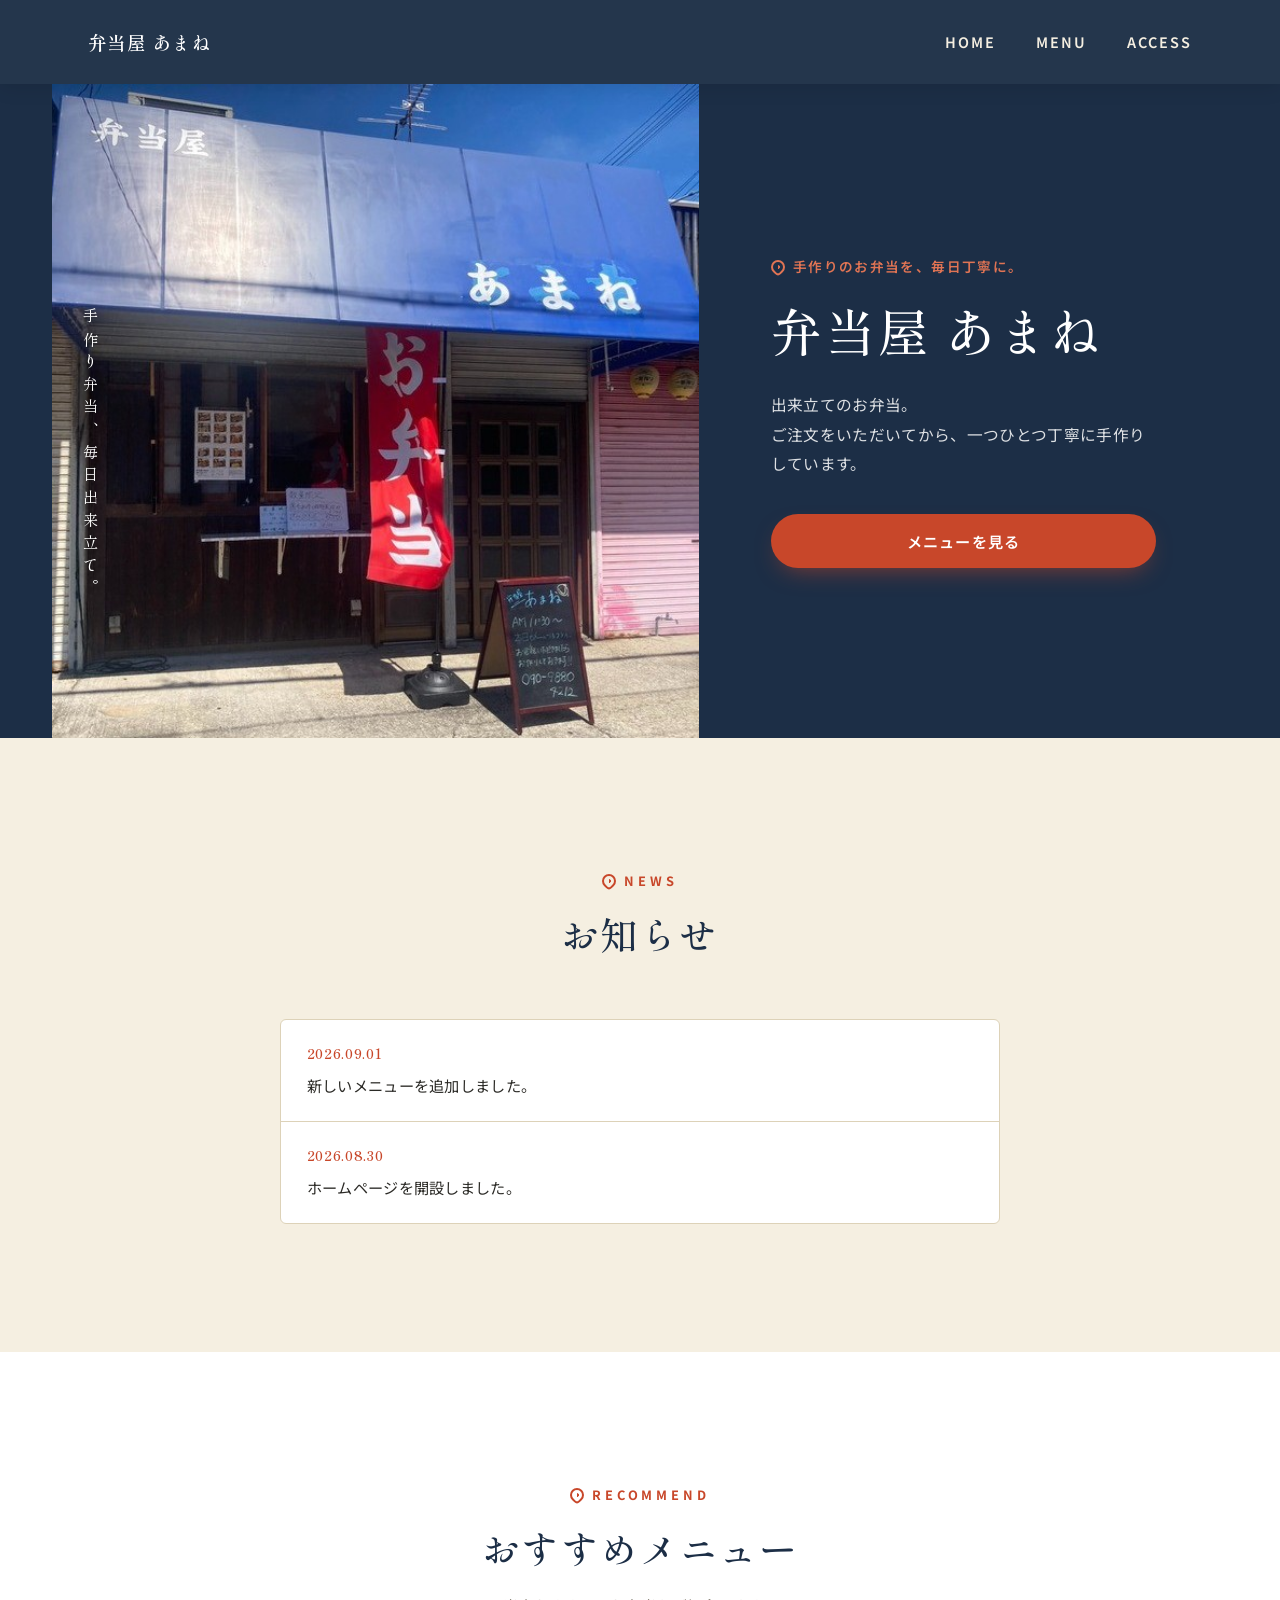
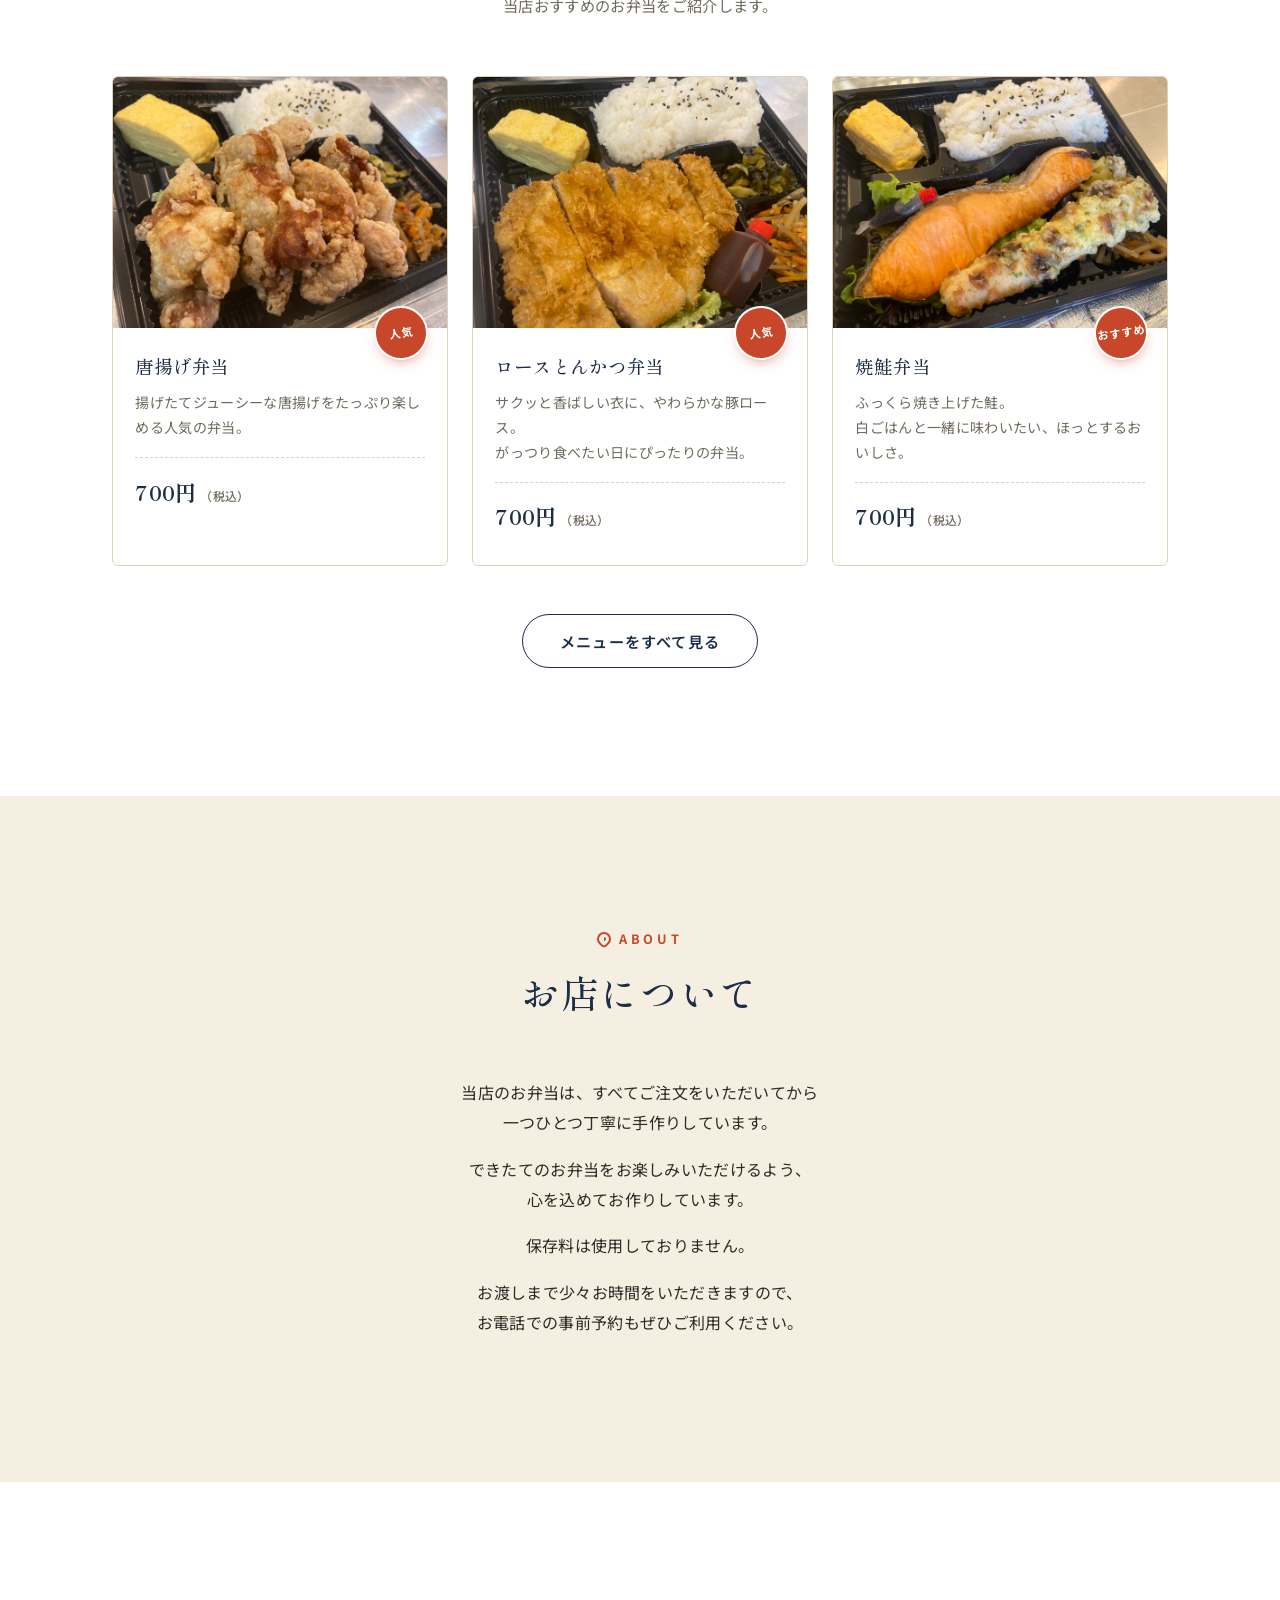
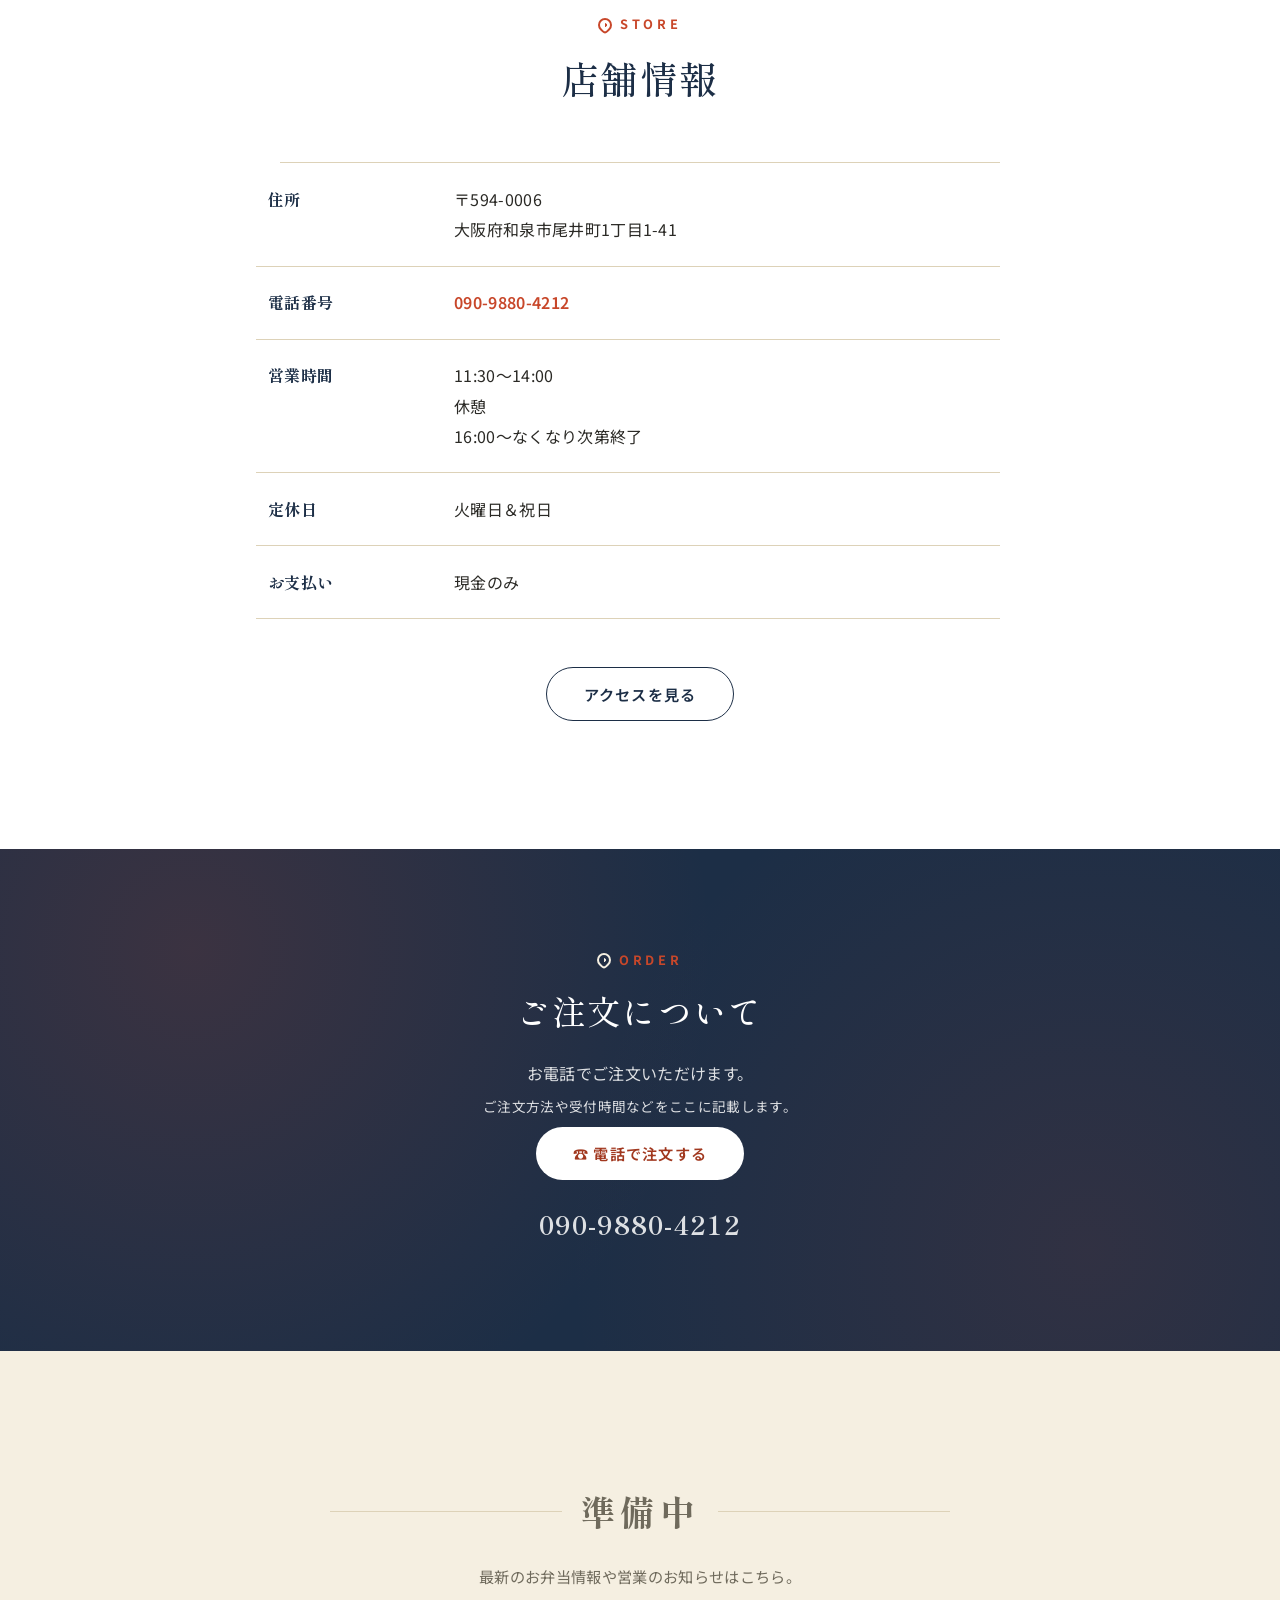
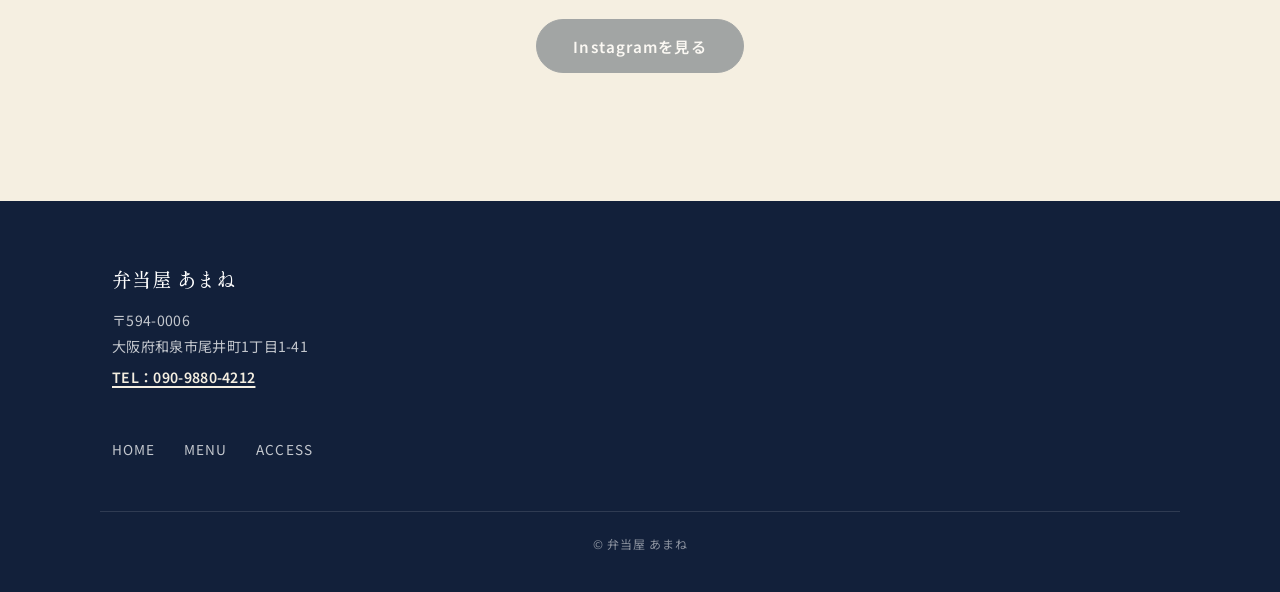
==== commit 0b386834: "fix: 価格変更" ====
--- a/index.html
+++ b/index.html
@@ -157,7 +157,7 @@
                         <article class="product-card"
                                  data-image="images/menu/karaage.jpeg"
                                  data-name="唐揚げ弁当"
-                                 data-price="650円（税込）"
+                                 data-price="700円（税込）"
                                  data-description="揚げたてジューシーな唐揚げをたっぷり楽しめる人気の弁当。">
 
                             <button class="product-image-button"
@@ -176,7 +176,7 @@
                                     揚げたてジューシーな唐揚げをたっぷり楽しめる人気の弁当。
                                 </p>
                                 <p class="product-price">
-                                    650円<span>（税込）</span>
+                                    700円<span>（税込）</span>
                                 </p>
                             </div>
 
@@ -189,7 +189,7 @@
                         <article class="product-card"
                                  data-image="images/menu/tonkatsu.jpeg"
                                  data-name="ロースとんかつ弁当"
-                                 data-price="650円（税込）"
+                                 data-price="700円（税込）"
                                  data-description="サクッと香ばしい衣に、やわらかな豚ロース。がっつり食べたい日にぴったりの弁当。">
 
                             <button class="product-image-button"
@@ -209,7 +209,7 @@
                                     がっつり食べたい日にぴったりの弁当。
                                 </p>
                                 <p class="product-price">
-                                    650円<span>（税込）</span>
+                                    700円<span>（税込）</span>
                                 </p>
                             </div>
 
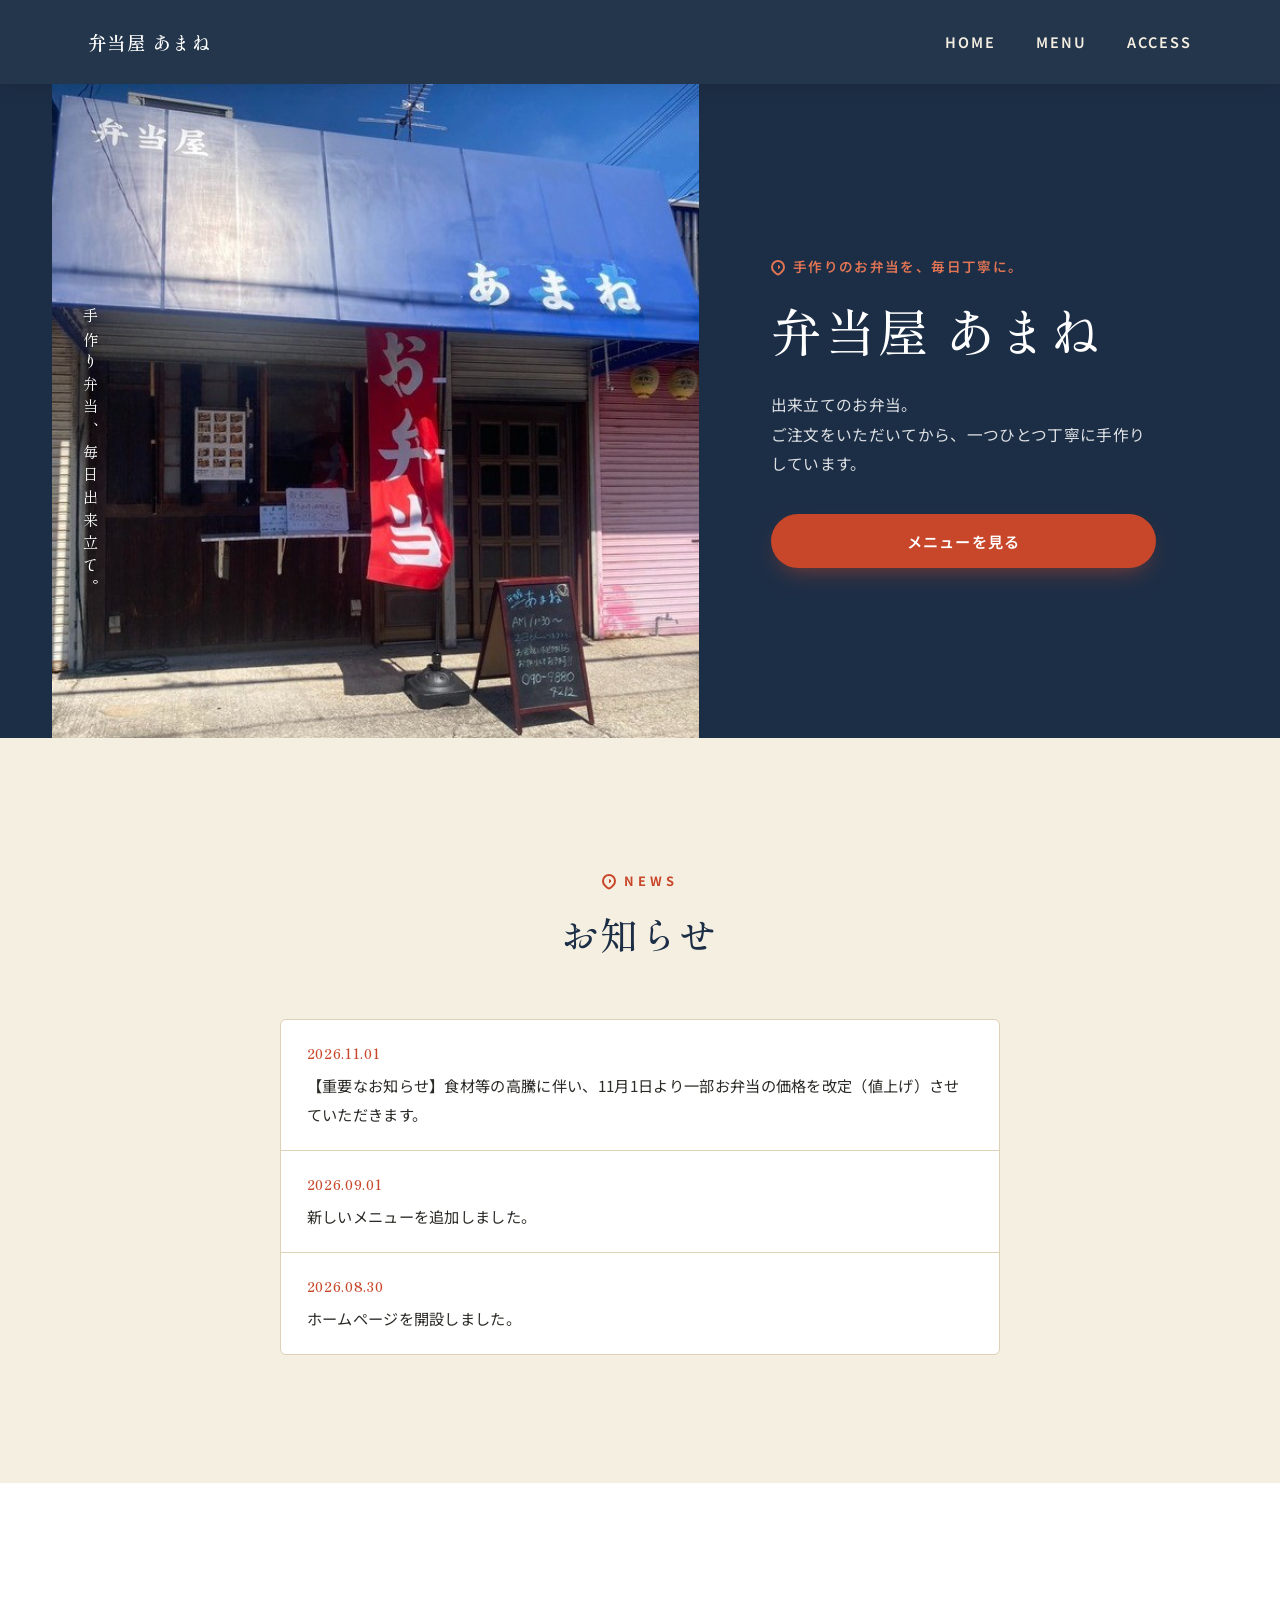
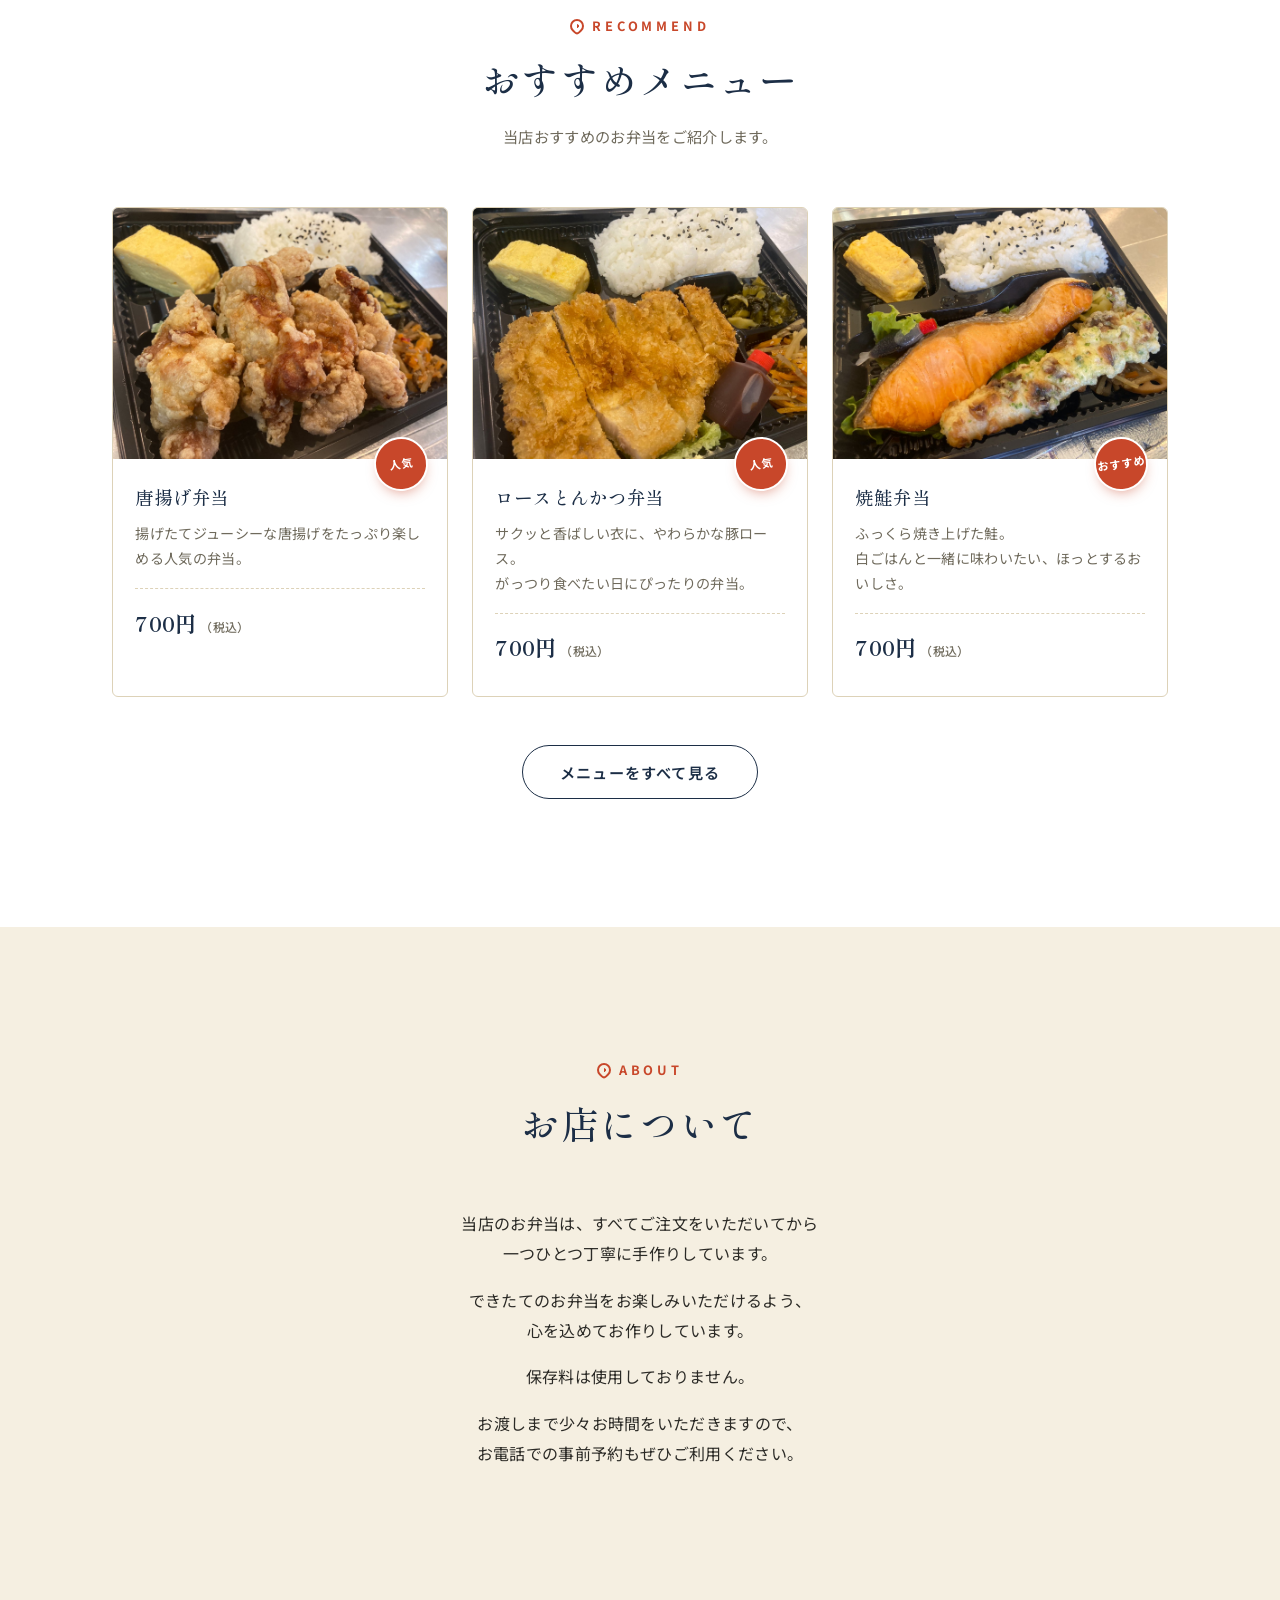
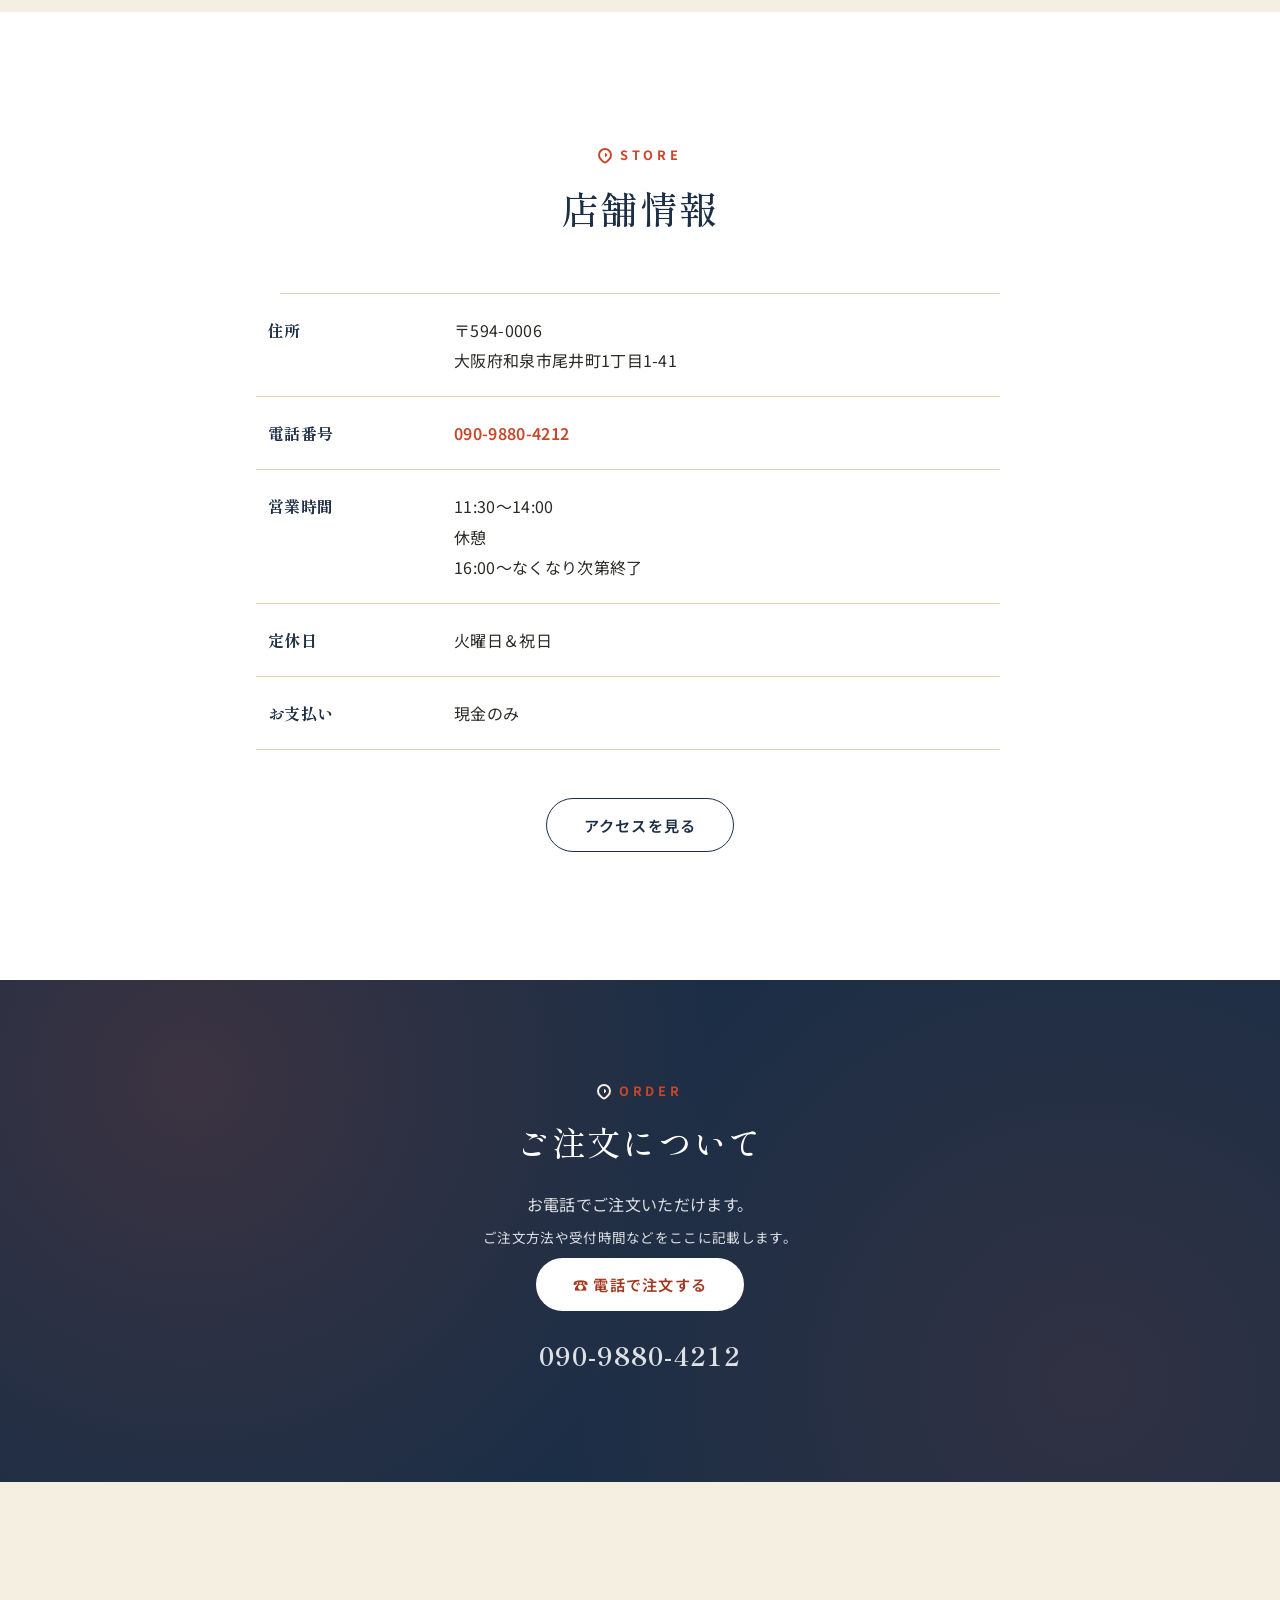
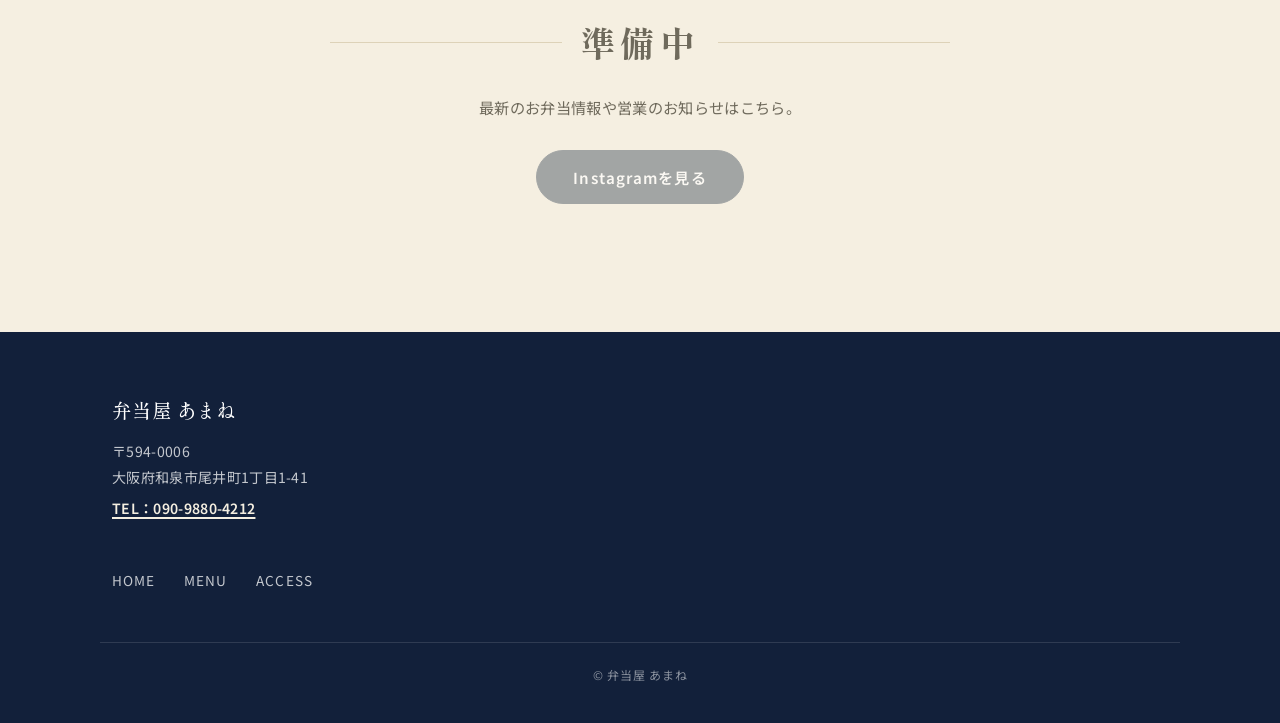
==== commit 3a1e7173: "Ver NEWS更新" ====
--- a/index.html
+++ b/index.html
@@ -120,7 +120,11 @@
 
                 <div class="news-list">
 
-                    <!-- お知らせを追加するときはここを複製 -->
+                    <article class="news-item">
+                        <time datetime="2026-09-01">2026.11.01</time>
+                        <p>【重要なお知らせ】食材等の高騰に伴い、11月1日より一部お弁当の価格を改定（値上げ）させていただきます。</p>
+                    </article>
+                    
                     <article class="news-item">
                         <time datetime="2026-09-01">2026.09.01</time>
                         <p>新しいメニューを追加しました。</p>
